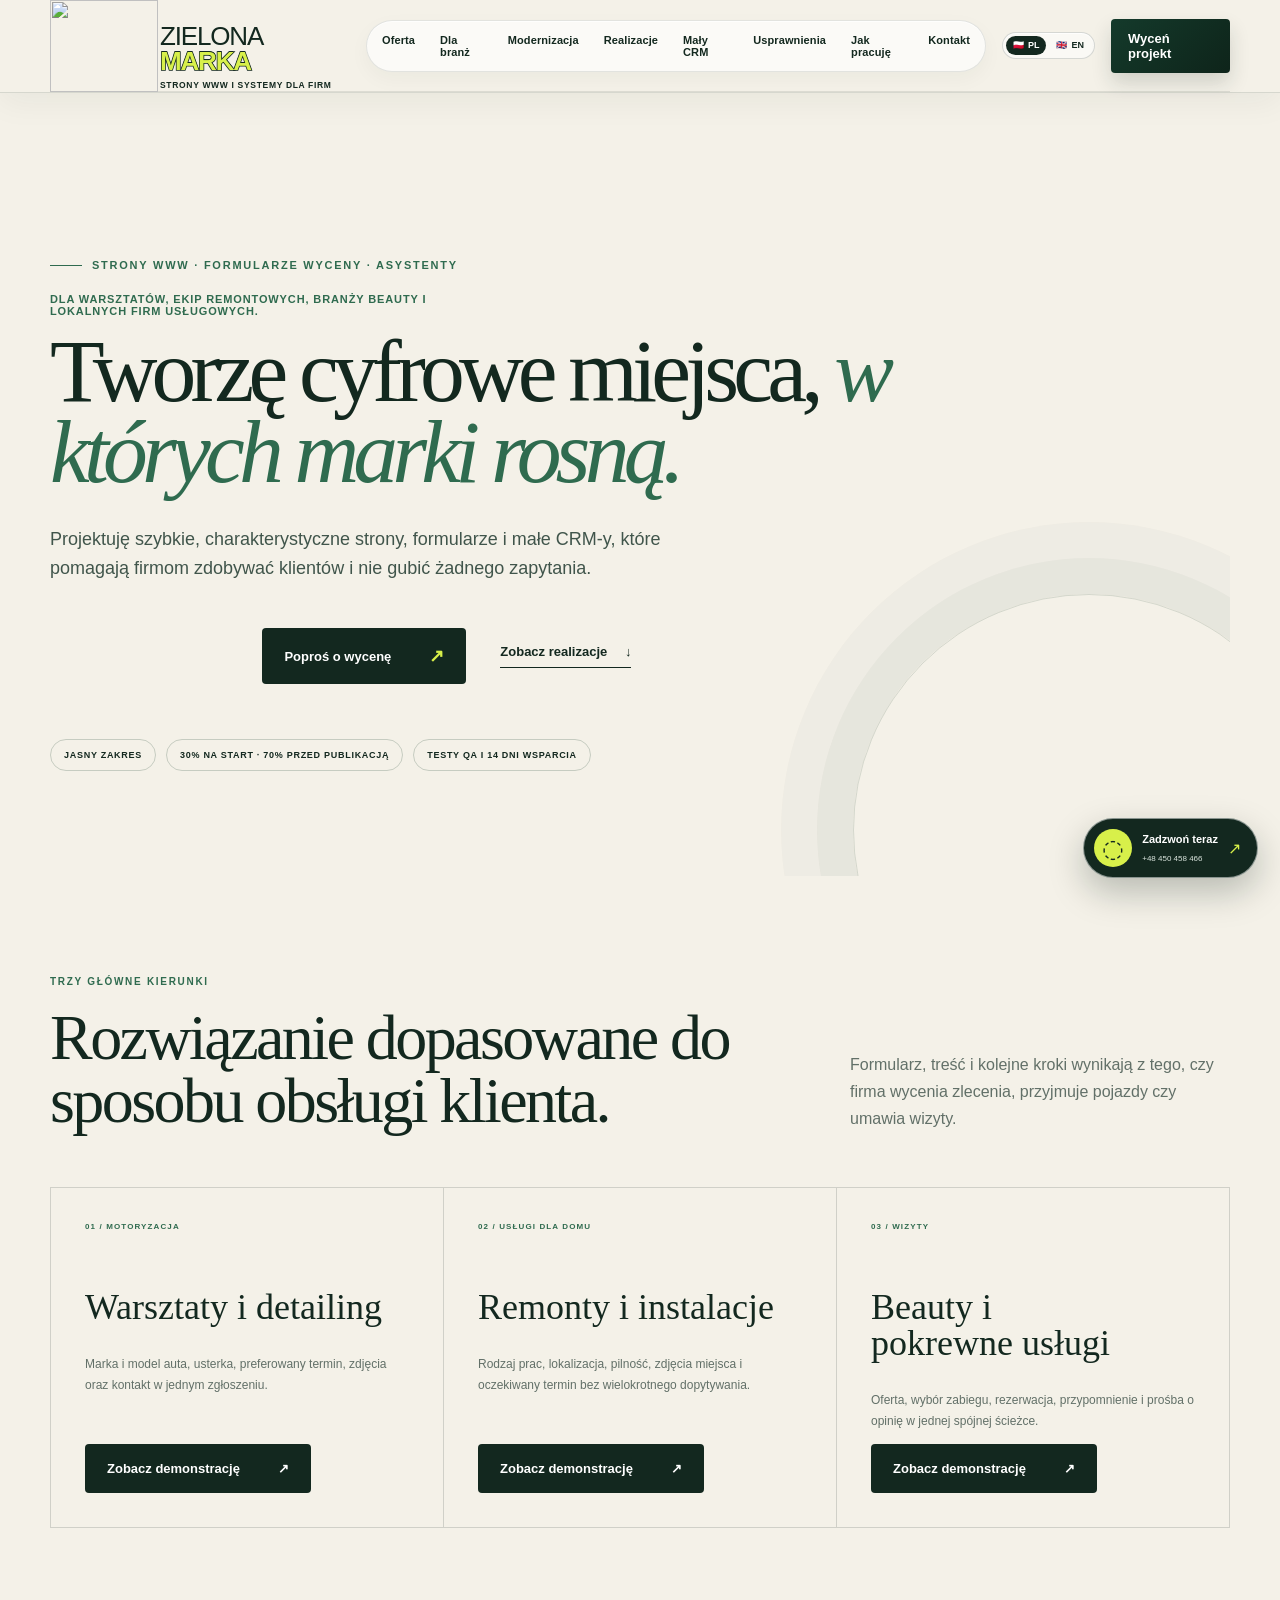
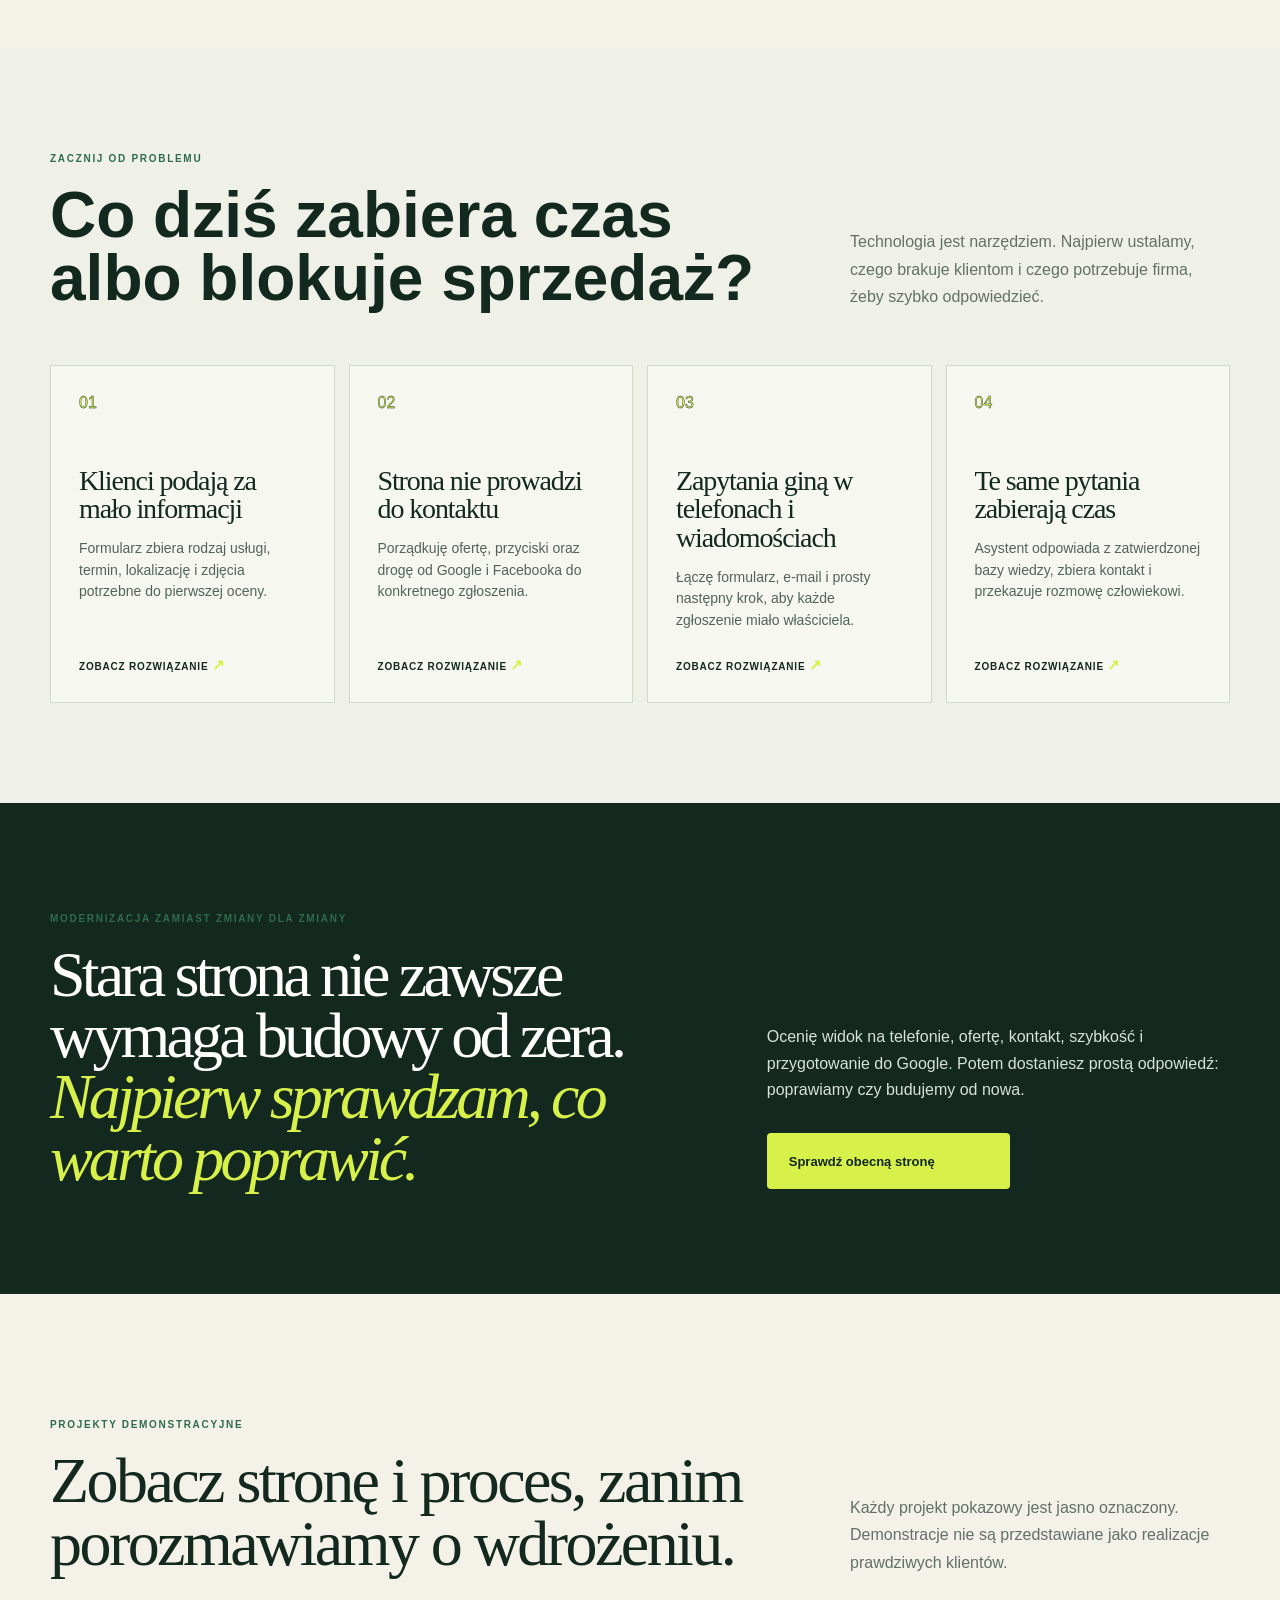
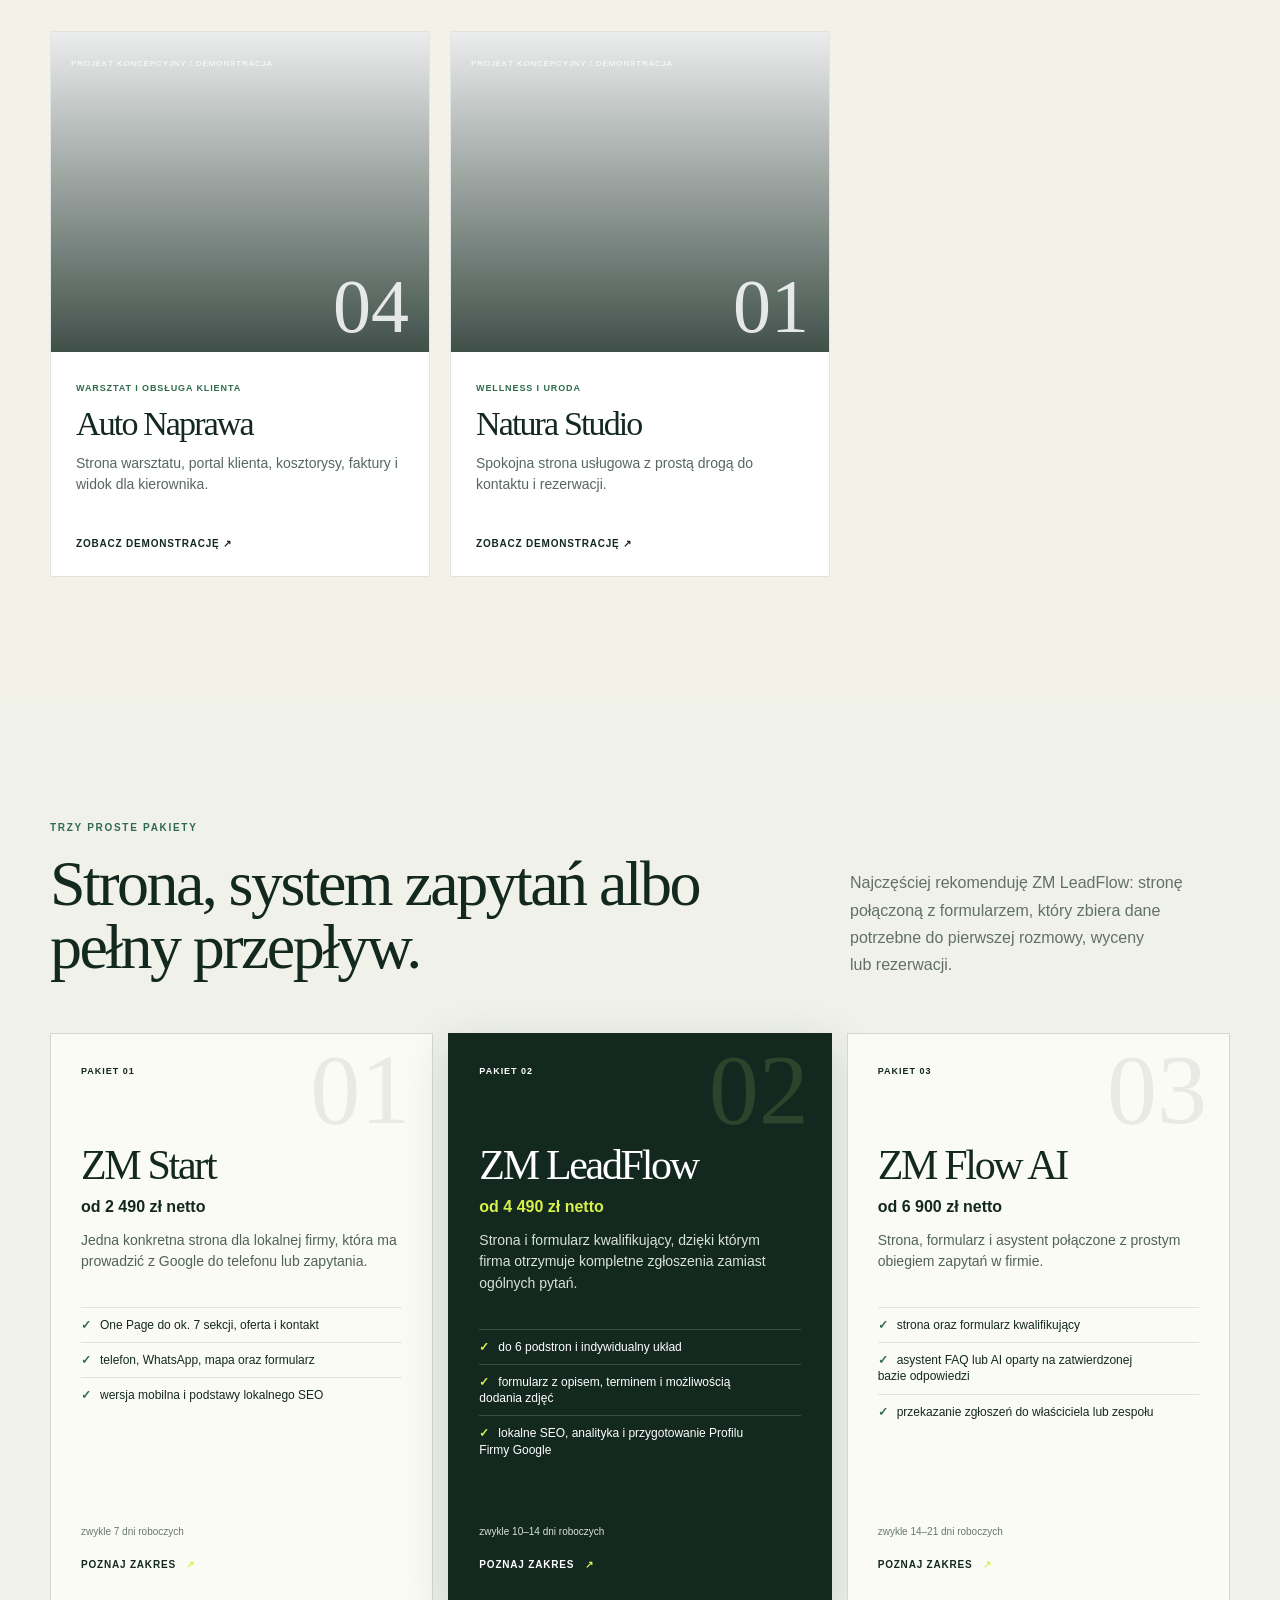
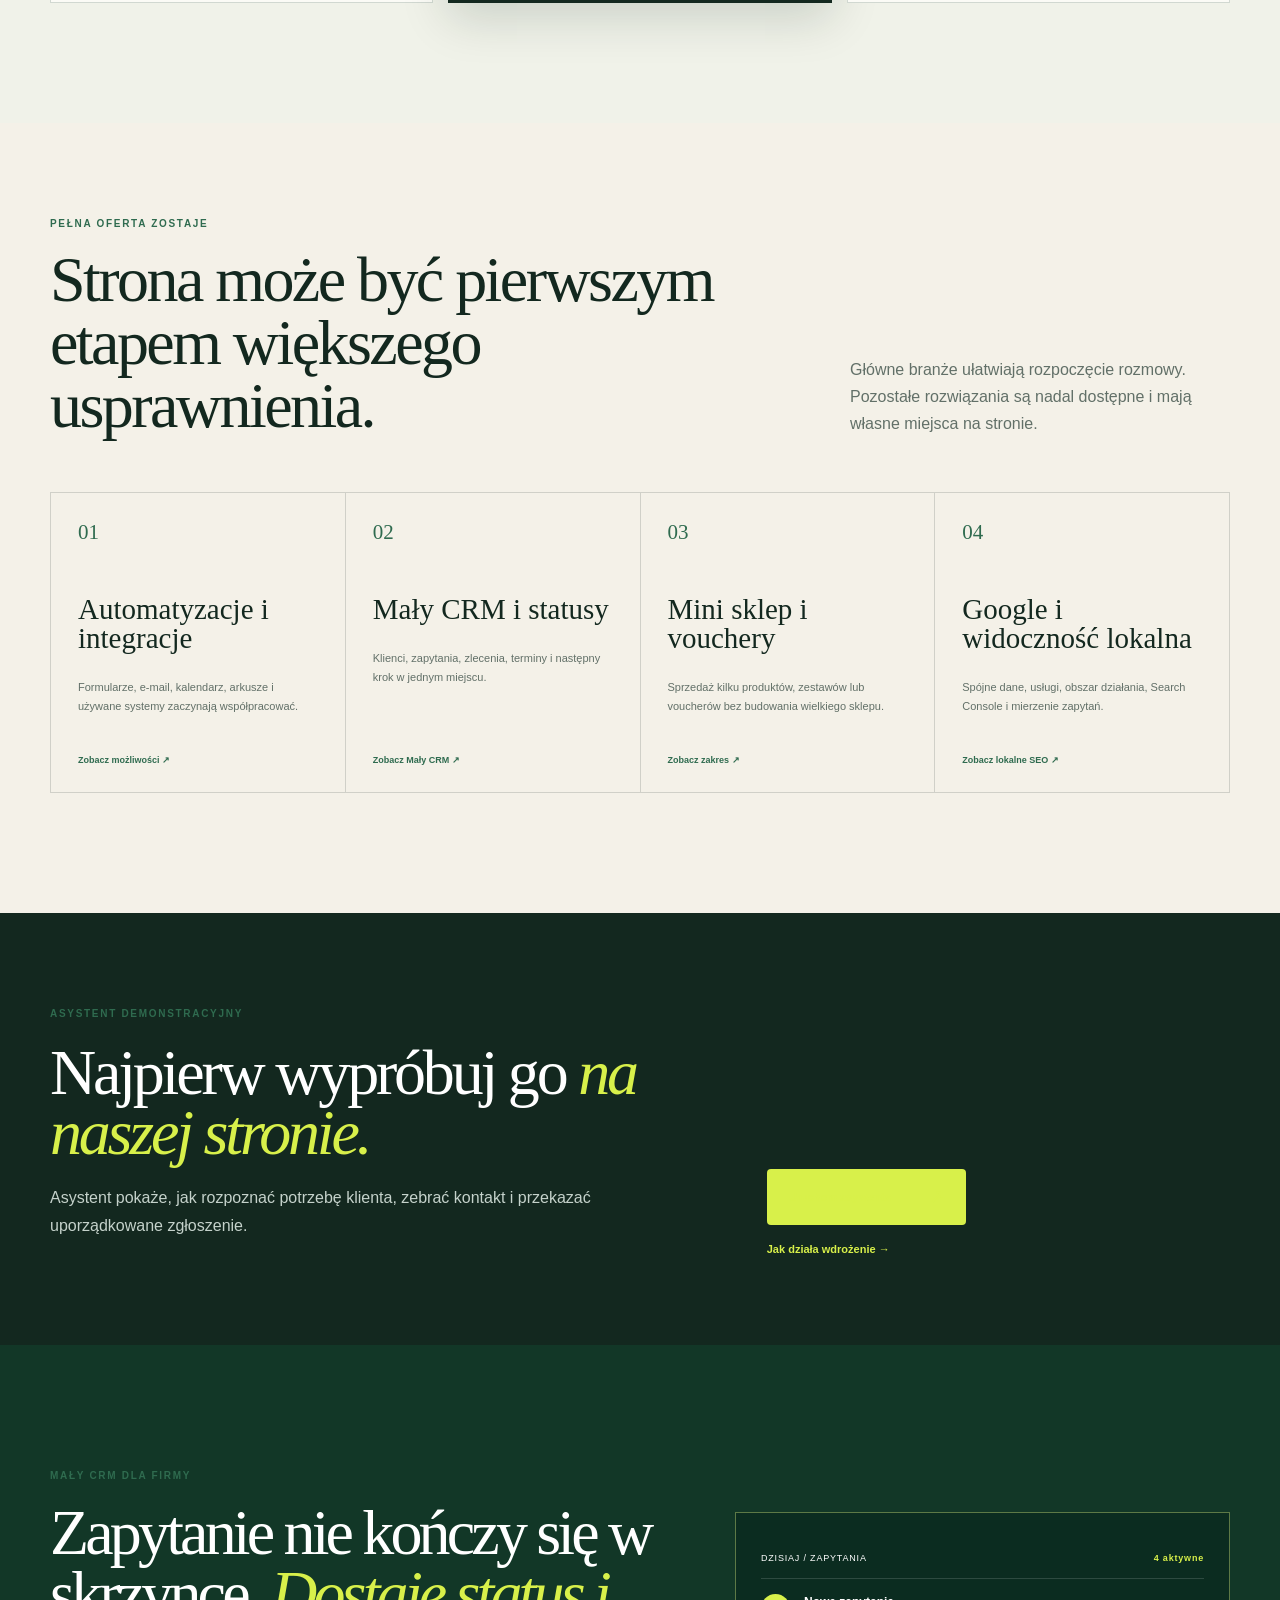
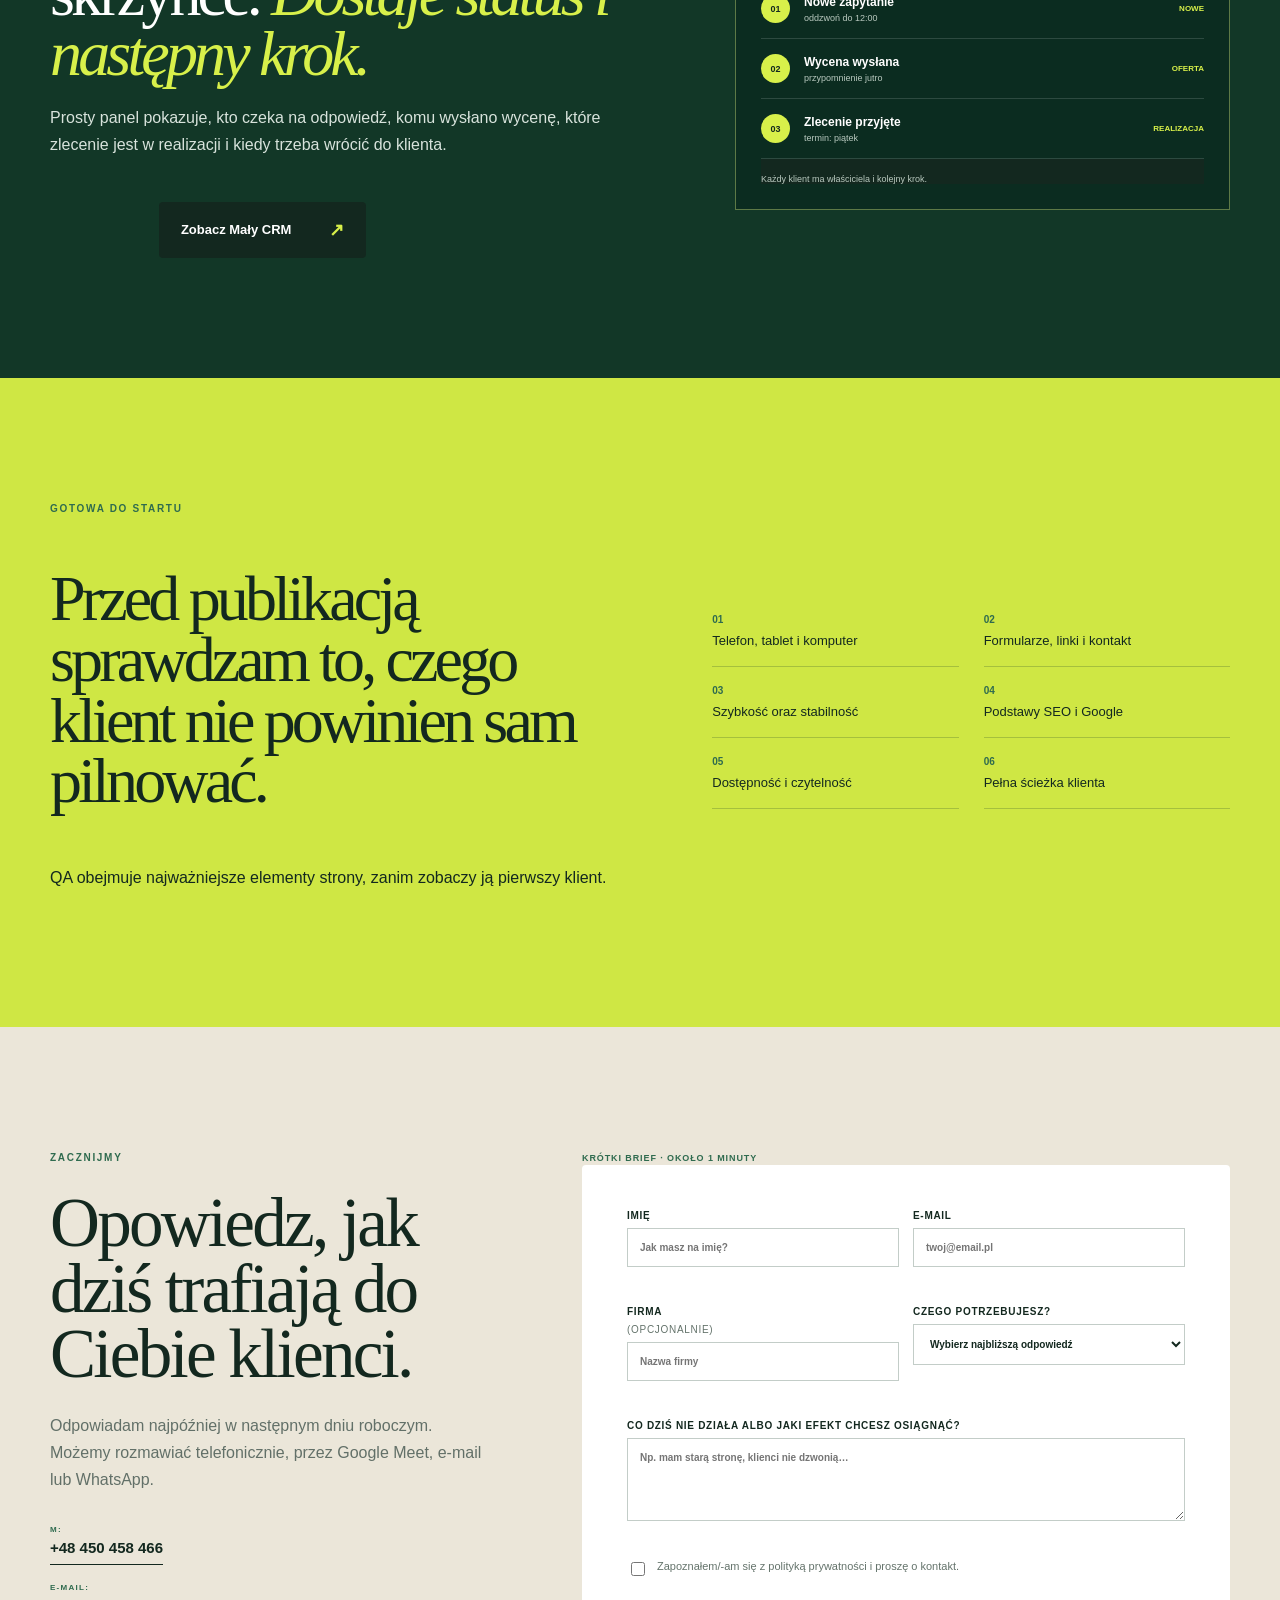
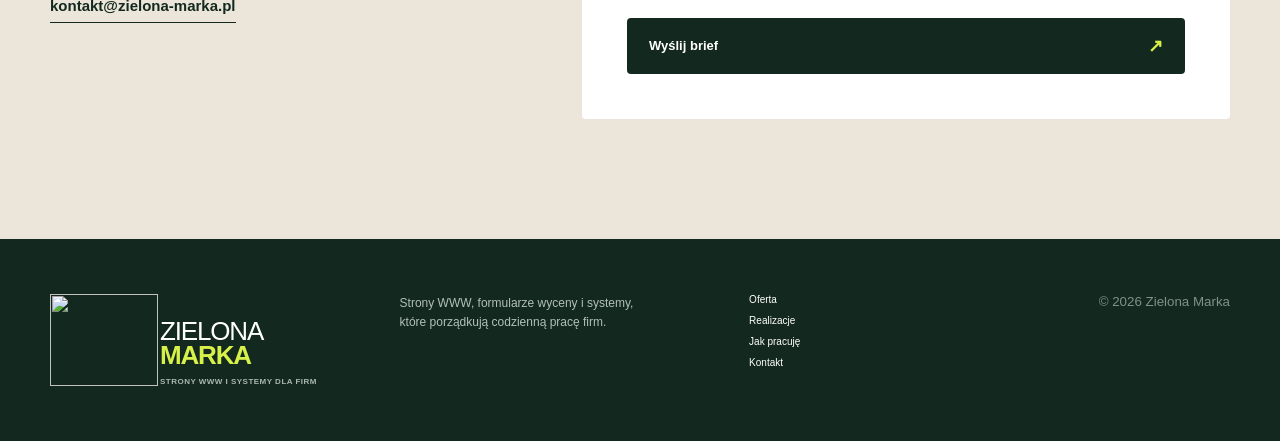
==== index.html @ a29610e6 "Publish current WordPress visual preview on GitHub Pages" ====
<!doctype html>
<html lang="pl">
<head>
<meta charset="utf-8">
<meta name="viewport" content="width=device-width,initial-scale=1">
<title>Zielona Marka — podgląd wersji WordPress</title>
<link rel="stylesheet" href="assets/css/main.css">
</head>
<body>
<header class="site-header">
<nav class="nav shell" aria-label="Główna nawigacja">
<a class="brand" href="#top" aria-label="Zielona Marka">
<span class="brand-signature"><img class="brand-apple" src="https://raw.githubusercontent.com/lukaszst-cz/zielona-marka-pl/main/public/logo-zielona-marka-transparent-v1.png" alt=""><span class="brand-wordmark"><b>ZIELONA</b><b>MARKA</b><small>STRONY WWW I SYSTEMY DLA FIRM</small></span></span>
</a>
<div class="nav-links"><a href="#oferta">Oferta</a><a href="#dla-kogo">Dla branż</a><a href="#modernizacja">Modernizacja</a><a href="#realizacje">Realizacje</a><a href="#crm">Mały CRM</a><a href="#usprawnienia">Usprawnienia</a><a href="#jak-pracuje">Jak pracuję</a><a href="#kontakt">Kontakt</a></div>
<div class="language-switch"><a class="active" href="#">🇵🇱 <span>PL</span></a><a href="#">🇬🇧 <span>EN</span></a></div>
<a class="button button-small" href="#kontakt">Wyceń projekt</a>
<details class="mobile-menu"><summary>Menu <span>+</span></summary><div><a href="#oferta">Oferta</a><a href="#dla-kogo">Dla branż</a><a href="#modernizacja">Modernizacja</a><a href="#realizacje">Realizacje</a><a href="#crm">Mały CRM</a><a href="#usprawnienia">Usprawnienia</a><a href="#jak-pracuje">Jak pracuję</a><a href="#kontakt">Kontakt i wycena</a></div></details>
</nav>
</header>

<main id="top">
<section class="sales-hero shell">
<div class="eyebrow"><span></span>STRONY WWW · FORMULARZE WYCENY · ASYSTENTY</div>
<p class="sales-hero-kicker">Dla warsztatów, ekip remontowych, branży beauty i lokalnych firm usługowych.</p>
<h1>Tworzę cyfrowe miejsca, <em>w których marki rosną.</em></h1>
<p class="sales-hero-copy">Projektuję szybkie, charakterystyczne strony, formularze i małe CRM-y, które pomagają firmom zdobywać klientów i nie gubić żadnego zapytania.</p>
<div class="hero-actions"><a class="button" href="#kontakt">Poproś o wycenę <span>↗</span></a><a class="text-link" href="#realizacje">Zobacz realizacje <span>↓</span></a></div>
<div class="sales-hero-proof"><span>Jasny zakres</span><span>30% na start · 70% przed publikacją</span><span>Testy QA i 14 dni wsparcia</span></div>
</section>

<section class="section shell niche-section" id="dla-kogo">
<div class="section-head"><div><span class="section-no">TRZY GŁÓWNE KIERUNKI</span><h2>Rozwiązanie dopasowane do sposobu obsługi klienta.</h2></div><p>Formularz, treść i kolejne kroki wynikają z tego, czy firma wycenia zlecenia, przyjmuje pojazdy czy umawia wizyty.</p></div>
<div class="niche-grid niche-grid-three">
<article><span>01 / MOTORYZACJA</span><h3>Warsztaty i detailing</h3><p>Marka i model auta, usterka, preferowany termin, zdjęcia oraz kontakt w jednym zgłoszeniu.</p><a class="button" href="#">Zobacz demonstrację <b>↗</b></a></article>
<article><span>02 / USŁUGI DLA DOMU</span><h3>Remonty i instalacje</h3><p>Rodzaj prac, lokalizacja, pilność, zdjęcia miejsca i oczekiwany termin bez wielokrotnego dopytywania.</p><a class="button" href="#">Zobacz demonstrację <b>↗</b></a></article>
<article><span>03 / WIZYTY</span><h3>Beauty i pokrewne usługi</h3><p>Oferta, wybór zabiegu, rezerwacja, przypomnienie i prośba o opinię w jednej spójnej ścieżce.</p><a class="button" href="#">Zobacz demonstrację <b>↗</b></a></article>
</div>
</section>

<section class="problem-section"><div class="shell">
<div class="section-head"><div><span class="section-no">ZACZNIJ OD PROBLEMU</span><h2>Co dziś zabiera czas albo blokuje sprzedaż?</h2></div><p>Technologia jest narzędziem. Najpierw ustalamy, czego brakuje klientom i czego potrzebuje firma, żeby szybko odpowiedzieć.</p></div>
<div class="problem-grid">
<article><span>01</span><h3>Klienci podają za mało informacji</h3><p>Formularz zbiera rodzaj usługi, termin, lokalizację i zdjęcia potrzebne do pierwszej oceny.</p><a href="#">Zobacz rozwiązanie <b>↗</b></a></article>
<article><span>02</span><h3>Strona nie prowadzi do kontaktu</h3><p>Porządkuję ofertę, przyciski oraz drogę od Google i Facebooka do konkretnego zgłoszenia.</p><a href="#">Zobacz rozwiązanie <b>↗</b></a></article>
<article><span>03</span><h3>Zapytania giną w telefonach i wiadomościach</h3><p>Łączę formularz, e-mail i prosty następny krok, aby każde zgłoszenie miało właściciela.</p><a href="#">Zobacz rozwiązanie <b>↗</b></a></article>
<article><span>04</span><h3>Te same pytania zabierają czas</h3><p>Asystent odpowiada z zatwierdzonej bazy wiedzy, zbiera kontakt i przekazuje rozmowę człowiekowi.</p><a href="#">Zobacz rozwiązanie <b>↗</b></a></article>
</div>
</div></section>

<section class="rebuild-banner dark-section" id="modernizacja"><div class="shell rebuild-grid">
<div><span class="section-no">MODERNIZACJA ZAMIAST ZMIANY DLA ZMIANY</span><h2>Stara strona nie zawsze wymaga budowy od zera. <em>Najpierw sprawdzam, co warto poprawić.</em></h2></div>
<div><p>Ocenię widok na telefonie, ofertę, kontakt, szybkość i przygotowanie do Google. Potem dostaniesz prostą odpowiedź: poprawiamy czy budujemy od nowa.</p><a class="button button-light" href="#kontakt">Sprawdź obecną stronę <span>↗</span></a></div>
</div></section>

<section class="section shell" id="realizacje">
<div class="section-head"><div><span class="section-no">PROJEKTY DEMONSTRACYJNE</span><h2>Zobacz stronę i proces, zanim porozmawiamy o wdrożeniu.</h2></div><p>Każdy projekt pokazowy jest jasno oznaczony. Demonstracje nie są przedstawiane jako realizacje prawdziwych klientów.</p></div>
<div class="project-preview-grid">
<article class="project-preview"><div class="project-preview-image" style="background-image:linear-gradient(180deg,rgba(10,31,22,.08),rgba(10,31,22,.78)),url('https://lukaszst-cz.github.io/operations-office-portfolio/auto-naprawa-preview/assets/workshop-hero.png')"><span>Projekt koncepcyjny / demonstracja</span><b>04</b></div><div><small>Warsztat i obsługa klienta</small><h3>Auto Naprawa</h3><p>Strona warsztatu, portal klienta, kosztorysy, faktury i widok dla kierownika.</p><a href="#">Zobacz demonstrację <b>↗</b></a></div></article>
<article class="project-preview"><div class="project-preview-image" style="background-image:linear-gradient(180deg,rgba(10,31,22,.08),rgba(10,31,22,.78)),url('https://raw.githubusercontent.com/lukaszst-cz/zielona-marka-pl/main/public/concept-natura.jpg')"><span>Projekt koncepcyjny / demonstracja</span><b>01</b></div><div><small>Wellness i uroda</small><h3>Natura Studio</h3><p>Spokojna strona usługowa z prostą drogą do kontaktu i rezerwacji.</p><a href="#">Zobacz demonstrację <b>↗</b></a></div></article>
</div>
</section>

<section class="section offer-teaser" id="oferta"><div class="shell">
<div class="section-head"><div><span class="section-no">TRZY PROSTE PAKIETY</span><h2>Strona, system zapytań albo pełny przepływ.</h2></div><p>Najczęściej rekomenduję ZM LeadFlow: stronę połączoną z formularzem, który zbiera dane potrzebne do pierwszej rozmowy, wyceny lub rezerwacji.</p></div>
<div class="core-package-grid">
<article><span>PAKIET 01</span><div class="package-number">01</div><h3>ZM Start</h3><b>od 2 490 zł netto</b><p>Jedna konkretna strona dla lokalnej firmy, która ma prowadzić z Google do telefonu lub zapytania.</p><ul><li>One Page do ok. 7 sekcji, oferta i kontakt</li><li>telefon, WhatsApp, mapa oraz formularz</li><li>wersja mobilna i podstawy lokalnego SEO</li></ul><small>zwykle 7 dni roboczych</small><a href="#">Poznaj zakres <i>↗</i></a></article>
<article class="featured"><span>PAKIET 02</span><div class="package-number">02</div><h3>ZM LeadFlow</h3><b>od 4 490 zł netto</b><p>Strona i formularz kwalifikujący, dzięki którym firma otrzymuje kompletne zgłoszenia zamiast ogólnych pytań.</p><ul><li>do 6 podstron i indywidualny układ</li><li>formularz z opisem, terminem i możliwością dodania zdjęć</li><li>lokalne SEO, analityka i przygotowanie Profilu Firmy Google</li></ul><small>zwykle 10–14 dni roboczych</small><a href="#">Poznaj zakres <i>↗</i></a></article>
<article><span>PAKIET 03</span><div class="package-number">03</div><h3>ZM Flow AI</h3><b>od 6 900 zł netto</b><p>Strona, formularz i asystent połączone z prostym obiegiem zapytań w firmie.</p><ul><li>strona oraz formularz kwalifikujący</li><li>asystent FAQ lub AI oparty na zatwierdzonej bazie odpowiedzi</li><li>przekazanie zgłoszeń do właściciela lub zespołu</li></ul><small>zwykle 14–21 dni roboczych</small><a href="#">Poznaj zakres <i>↗</i></a></article>
</div>
</div></section>

<section class="section shell more-services" id="usprawnienia">
<div class="section-head"><div><span class="section-no">PEŁNA OFERTA ZOSTAJE</span><h2>Strona może być pierwszym etapem większego usprawnienia.</h2></div><p>Główne branże ułatwiają rozpoczęcie rozmowy. Pozostałe rozwiązania są nadal dostępne i mają własne miejsca na stronie.</p></div>
<div class="more-services-grid"><a href="#"><span>01</span><h3>Automatyzacje i integracje</h3><p>Formularze, e-mail, kalendarz, arkusze i używane systemy zaczynają współpracować.</p><b>Zobacz możliwości ↗</b></a><a href="#"><span>02</span><h3>Mały CRM i statusy</h3><p>Klienci, zapytania, zlecenia, terminy i następny krok w jednym miejscu.</p><b>Zobacz Mały CRM ↗</b></a><a href="#"><span>03</span><h3>Mini sklep i vouchery</h3><p>Sprzedaż kilku produktów, zestawów lub voucherów bez budowania wielkiego sklepu.</p><b>Zobacz zakres ↗</b></a><a href="#"><span>04</span><h3>Google i widoczność lokalna</h3><p>Spójne dane, usługi, obszar działania, Search Console i mierzenie zapytań.</p><b>Zobacz lokalne SEO ↗</b></a></div>
</section>

<section class="asystent-band dark-section"><div class="shell asystent-band-grid"><div><span class="section-no">ASYSTENT DEMONSTRACYJNY</span><h2>Najpierw wypróbuj go <em>na naszej stronie.</em></h2><p>Asystent pokaże, jak rozpoznać potrzebę klienta, zebrać kontakt i przekazać uporządkowane zgłoszenie.</p></div><div><a class="button button-light" href="#">Uruchom asystenta <span>↗</span></a><a href="#">Jak działa wdrożenie <span>→</span></a></div></div></section>

<section class="section crm-home" id="crm"><div class="shell crm-home-grid"><div><span class="section-no">MAŁY CRM DLA FIRMY</span><h2>Zapytanie nie kończy się w skrzynce. <em>Dostaje status i następny krok.</em></h2><p>Prosty panel pokazuje, kto czeka na odpowiedź, komu wysłano wycenę, które zlecenie jest w realizacji i kiedy trzeba wrócić do klienta.</p><div class="hero-actions"><a class="button" href="#">Zobacz Mały CRM <span>↗</span></a></div></div><div class="crm-home-board"><header><span>DZISIAJ / ZAPYTANIA</span><b>4 aktywne</b></header><article><i>01</i><div><b>Nowe zapytanie</b><small>oddzwoń do 12:00</small></div><span>NOWE</span></article><article><i>02</i><div><b>Wycena wysłana</b><small>przypomnienie jutro</small></div><span>OFERTA</span></article><article><i>03</i><div><b>Zlecenie przyjęte</b><small>termin: piątek</small></div><span>REALIZACJA</span></article><footer>Każdy klient ma właściciela i kolejny krok.</footer></div></div></section>

<section class="section quality-section" id="jak-pracuje"><div class="shell quality-grid"><div><span class="section-no">GOTOWA DO STARTU</span><h2>Przed publikacją sprawdzam to, czego klient nie powinien sam pilnować.</h2><p>QA obejmuje najważniejsze elementy strony, zanim zobaczy ją pierwszy klient.</p></div><ul><li><b>01</b>Telefon, tablet i komputer</li><li><b>02</b>Formularze, linki i kontakt</li><li><b>03</b>Szybkość oraz stabilność</li><li><b>04</b>Podstawy SEO i Google</li><li><b>05</b>Dostępność i czytelność</li><li><b>06</b>Pełna ścieżka klienta</li></ul></div></section>

<section class="section contact-section" id="kontakt"><div class="shell contact-grid"><div><span class="section-no">ZACZNIJMY</span><h2>Opowiedz, jak dziś trafiają do Ciebie klienci.</h2><p>Odpowiadam najpóźniej w następnym dniu roboczym. Możemy rozmawiać telefonicznie, przez Google Meet, e-mail lub WhatsApp.</p><div class="contact-direct"><a href="tel:+48450458466"><small>M:</small><strong>+48 450 458 466</strong></a><a href="mailto:kontakt@zielona-marka.pl"><small>E-mail:</small><strong>kontakt@zielona-marka.pl</strong></a></div></div><div><span class="contact-form-kicker">KRÓTKI BRIEF · OKOŁO 1 MINUTY</span><form class="contact-form"><label>Imię<input placeholder="Jak masz na imię?"></label><label>E-mail<input type="email" placeholder="twoj@email.pl"></label><label>Firma <span>(opcjonalnie)</span><input placeholder="Nazwa firmy"></label><label>Czego potrzebujesz?<select><option>Wybierz najbliższą odpowiedź</option><option>Nowa strona dla firmy usługowej</option><option>Modernizacja obecnej strony</option><option>Mały CRM do klientów i zleceń</option></select></label><label class="form-wide">Co dziś nie działa albo jaki efekt chcesz osiągnąć?<textarea rows="5" placeholder="Np. mam starą stronę, klienci nie dzwonią…"></textarea></label><label class="form-consent form-wide"><input type="checkbox"> <span>Zapoznałem/-am się z polityką prywatności i proszę o kontakt.</span></label><button class="button form-wide" type="button">Wyślij brief <span>↗</span></button></form></div></div></section>
</main>

<footer class="site-footer"><div class="shell footer-grid"><a class="brand" href="#top"><span class="brand-signature"><img class="brand-apple" src="https://raw.githubusercontent.com/lukaszst-cz/zielona-marka-pl/main/public/logo-zielona-marka-transparent-v1.png" alt=""><span class="brand-wordmark"><b>ZIELONA</b><b>MARKA</b><small>STRONY WWW I SYSTEMY DLA FIRM</small></span></span></a><p>Strony WWW, formularze wyceny i systemy, które porządkują codzienną pracę firm.</p><div><a href="#oferta">Oferta</a><a href="#realizacje">Realizacje</a><a href="#jak-pracuje">Jak pracuję</a><a href="#kontakt">Kontakt</a></div><small>© 2026 Zielona Marka</small></div></footer>
<a class="whatsapp-float" href="tel:+48450458466"><span>◌</span><b>Zadzwoń teraz</b><small>+48 450 458 466</small><i>↗</i></a>
<script src="assets/js/main.js"></script>
</body></html>
---- assets/css/main.css ----
@import "tailwindcss";

.form-honeypot{position:absolute!important;left:-10000px!important;width:1px!important;height:1px!important;opacity:0!important;pointer-events:none!important}

.studio-account button{border:0;background:none;color:var(--lime);font-size:10px;margin-top:5px;padding:0;cursor:pointer}.studio-login-form{display:grid;grid-template-columns:1fr 1fr;gap:14px;margin:28px 0}.studio-login-form label{display:flex;flex-direction:column;gap:7px;font-size:10px;font-weight:800;text-transform:uppercase;letter-spacing:.07em}.studio-login-form input{border:1px solid var(--line);background:white;padding:13px;border-radius:5px;font-size:13px}.studio-login-form .button{grid-column:1/-1;border:0;justify-self:start;margin:4px 0 0;cursor:pointer}@media(max-width:600px){.studio-login-form{grid-template-columns:1fr}.studio-login-form .button{grid-column:1}.studio-denied h1{font-size:42px}}

:root { --ink:#13281f; --green:#2f6b4f; --lime:#d8f04a; --cream:#f4f1e8; --line:rgba(19,40,31,.16); }
.not-found{min-height:62vh;padding:130px 0 100px}.not-found h1{max-width:800px;font:400 clamp(46px,7vw,86px)/.95 Georgia,serif;letter-spacing:-.05em;margin:24px 0}.not-found p{max-width:570px;font-size:17px;line-height:1.65;color:#627068}.not-found>div{display:flex;gap:25px;align-items:center;margin-top:35px}
.topic-nav{position:sticky;top:0;z-index:45;background:rgba(244,241,232,.94);border-bottom:1px solid var(--line);backdrop-filter:blur(12px)}.topic-nav>.shell{min-height:46px;display:flex;align-items:center;justify-content:center;gap:5px}.topic-nav a{padding:11px 13px;font-size:9px;font-weight:800;letter-spacing:.035em;white-space:nowrap;border-radius:3px}.topic-nav a:hover,.topic-nav a:focus-visible{background:var(--ink);color:white}.topic-nav a:focus-visible{outline:2px solid var(--lime);outline-offset:-3px}#oferta,#kalkulator,#proces,#technologie,#automatyzacje,#strefa-klienta,#realizacje,#kontakt{scroll-margin-top:60px}@media(max-width:820px){.topic-nav>.shell{justify-content:flex-start;overflow-x:auto;width:100%;padding:0 14px;scrollbar-width:none}.topic-nav>.shell::-webkit-scrollbar{display:none}.topic-nav a{padding-inline:12px}}
*{box-sizing:border-box} html{scroll-behavior:smooth} body{margin:0;background:var(--cream);color:var(--ink);font-family:Arial,Helvetica,sans-serif} a{color:inherit;text-decoration:none}.shell{width:min(1180px,calc(100% - 48px));margin-inline:auto}.nav{height:88px;display:flex;align-items:center;justify-content:space-between;border-bottom:1px solid var(--line)}.brand{display:flex;align-items:center;gap:12px;font-size:14px;font-weight:800;letter-spacing:.12em}.brand-mark{display:grid;place-items:center;width:34px;height:34px;border-radius:50%;background:var(--ink);color:var(--lime);font-family:Georgia,serif;font-style:italic;font-size:20px}.nav-links{display:flex;gap:34px;font-size:13px}.nav-links a:hover{color:var(--green)}.button{display:inline-flex;align-items:center;justify-content:space-between;gap:38px;background:var(--ink);color:white;padding:17px 22px;border-radius:4px;font-size:13px;font-weight:700}.button span{color:var(--lime);font-size:18px}.button-small{padding:12px 17px;gap:14px}.hero{min-height:calc(100vh - 88px);padding:92px 0 78px;position:relative;overflow:hidden}.eyebrow{display:flex;align-items:center;gap:10px;font-size:11px;font-weight:800;letter-spacing:.16em;color:var(--green)}.eyebrow span{width:32px;height:1px;background:var(--green)}.hero h1{font-family:Georgia,'Times New Roman',serif;font-size:clamp(56px,7.5vw,110px);font-weight:400;line-height:.9;letter-spacing:-.055em;max-width:950px;margin:34px 0}.hero h1 em{display:block;color:var(--green);font-weight:400}.hero>p{max-width:560px;font-size:18px;line-height:1.65;color:#536159;margin-left:18%}.hero-actions{display:flex;align-items:center;gap:34px;margin:44px 0 0 18%}.text-link{font-size:13px;font-weight:700;border-bottom:1px solid var(--ink);padding-bottom:8px}.text-link span{margin-left:14px}.hero-orbit{position:absolute;right:2%;bottom:3%;width:210px;height:210px;border:1px solid var(--line);border-radius:50%;display:grid;place-items:center}.hero-orbit:before{content:'';position:absolute;width:150px;height:150px;border:1px solid var(--line);border-radius:50%}.hero-orbit i{width:72px;height:72px;border-radius:50%;background:var(--lime)}.hero-orbit b{position:absolute;top:18px;right:34px;font-family:Georgia,serif;font-size:28px;font-weight:400}.hero-orbit span{position:absolute;left:-8px;bottom:16px;font-size:9px;font-weight:800;letter-spacing:.14em;line-height:1.7}
@media(max-width:760px){.shell{width:min(100% - 28px,1180px)}.nav{height:72px}.nav-links{display:none}.button-small{display:none}.hero{padding-top:62px}.hero h1{font-size:clamp(48px,15vw,74px);line-height:.94}.hero>p,.hero-actions{margin-left:0}.hero-actions{align-items:flex-start;flex-direction:column}.hero-orbit{opacity:.45;right:-100px;bottom:10px}}

button,input,select,textarea{font:inherit}.section{padding:120px 0}.section-no{font-size:10px;font-weight:800;letter-spacing:.17em;color:var(--green)}.section h2,.statement h2,.contact-section h2,.calculator-grid h2,.studio-page h2,.legal h1{font-family:Georgia,'Times New Roman',serif;font-weight:400;letter-spacing:-.04em}.section-head{display:grid;grid-template-columns:1fr 380px;gap:70px;align-items:end;margin-bottom:55px}.section-head h2{font-size:clamp(45px,5vw,72px);margin:18px 0 0;line-height:.98}.section-head>p{color:#627068;line-height:1.7;margin:0}.dark-section{background:var(--ink);color:white}.statement{padding:120px 0}.statement-grid{display:grid;grid-template-columns:150px 1fr}.statement .section-no{color:var(--lime)}.statement h2{font-size:clamp(45px,5.8vw,78px);line-height:1.04;margin:0}.statement h2 em{color:#91a69c;font-weight:400}.stats{grid-column:2;display:grid;grid-template-columns:repeat(3,1fr);border-top:1px solid rgba(255,255,255,.2);margin-top:70px;padding-top:30px}.stats div{display:flex;flex-direction:column}.stats b{font-family:Georgia,serif;font-size:42px;font-weight:400;color:var(--lime)}.stats span{font-size:11px;color:#b9c5bf;margin-top:7px}.projects{display:grid;grid-template-columns:1fr 1fr;gap:30px}.project{padding:25px;background:#dbe7dd}.project:nth-child(3){grid-column:1/-1}.project-top{display:flex;justify-content:space-between;font-size:10px;text-transform:uppercase;letter-spacing:.1em;margin-bottom:24px}.project-top b{font-family:Georgia,serif;font-size:24px;font-weight:400}.browser-mock{background:white;border-radius:4px;box-shadow:0 18px 35px rgba(14,35,26,.12);overflow:hidden}.browser-bar{display:flex;gap:5px;padding:10px;border-bottom:1px solid #e4e4e4}.browser-bar i{width:6px;height:6px;background:#b2bab5;border-radius:50%}.mock-body{height:300px;padding:45px;display:flex;flex-direction:column;justify-content:center;position:relative;background:linear-gradient(135deg,#f8f4e9,#fff)}.mock-body small{text-transform:uppercase;letter-spacing:.18em;color:var(--green);font-size:9px}.mock-body strong{font-family:Georgia,serif;font-size:50px;font-weight:400;margin:10px 0}.mock-body>span{font-size:12px;line-height:1.5;color:#68746d}.mock-body button{position:absolute;right:35px;bottom:35px;width:48px;height:48px;border:0;border-radius:50%;background:var(--ink);color:var(--lime);font-size:20px}.project-b{background:#e6ddcf}.project-b .mock-body{background:linear-gradient(130deg,#ece4d4,#fff)}.project-c{background:#d6e1e8}.project-c .mock-body{height:380px;background:linear-gradient(130deg,#edf4f6,#fff)}.project-caption{display:flex;justify-content:space-between;align-items:center;margin-top:22px}.project-caption h3{font-family:Georgia,serif;font-size:26px;font-weight:400;margin:0}.project-caption span{font-size:11px}.offer-section{background:#e8eadf}.service-list{border-top:1px solid var(--line)}.service-list article{display:grid;grid-template-columns:60px 1fr 1.3fr 180px;gap:30px;align-items:center;padding:30px 0;border-bottom:1px solid var(--line)}.service-list article>span{font-size:10px}.service-list h3{font-family:Georgia,serif;font-size:28px;font-weight:400;margin:0}.service-list p{font-size:13px;line-height:1.6;color:#627068}.service-list b{text-align:right;font-size:14px}.calculator-section{background:var(--green);color:white}.calculator-grid{display:grid;grid-template-columns:1fr 1fr;gap:100px}.calculator-grid h2{font-size:clamp(48px,5vw,72px);line-height:1;margin:25px 0}.calculator-grid>div:first-child>p{max-width:480px;color:#d3ddd7;line-height:1.7}.calculator-section .section-no{color:var(--lime)}.calculator-card{padding:40px;background:var(--cream);color:var(--ink);border-radius:5px}.calculator-card>label:not(.check){display:flex;flex-direction:column;gap:10px;margin-bottom:25px;font-size:11px;font-weight:700;text-transform:uppercase;letter-spacing:.08em}.calculator-card select,.contact-section input,.contact-section select,.contact-section textarea,.add-lead input,.lead-list select{border:0;border-bottom:1px solid var(--line);background:transparent;padding:12px 0;outline:none}.calculator-card input[type=range]{accent-color:var(--green)}.check{display:flex;align-items:center;gap:11px;font-size:13px;margin:15px 0}.check input{accent-color:var(--green)}.estimate{border-top:1px solid var(--line);margin-top:28px;padding:25px 0;display:grid;grid-template-columns:1fr auto;align-items:end}.estimate span{font-size:11px}.estimate strong{font-family:Georgia,serif;font-size:32px;font-weight:400}.estimate small{grid-column:2;text-align:right;color:#768179}.calculator-card .button{width:100%}.process{display:grid;grid-template-columns:repeat(5,1fr);border-top:1px solid var(--line)}.process article{padding:30px 25px 10px 0;border-right:1px solid var(--line);min-height:220px}.process article+article{padding-left:25px}.process b{font-family:Georgia,serif;font-size:30px;font-weight:400;color:var(--green)}.process h3{font-family:Georgia,serif;font-size:22px;font-weight:400;margin:55px 0 10px}.process p{font-size:12px;color:#627068;line-height:1.6}.included{background:var(--lime)}.included-grid{display:grid;grid-template-columns:1fr 1fr;gap:100px;margin-top:30px}.included h2{font-size:clamp(48px,5vw,70px);line-height:1;margin:0}.included ul{list-style:none;margin:0;padding:0}.included li{border-bottom:1px solid rgba(19,40,31,.25);padding:18px 0;font-size:14px}.included li:before{content:'✓';margin-right:13px}.contact-section{background:#ebe6d9}.contact-grid{display:grid;grid-template-columns:.8fr 1.2fr;gap:100px}.contact-section h2{font-size:clamp(52px,5.4vw,80px);line-height:.95;margin:25px 0}.contact-section>div>div>p{line-height:1.7;color:#627068;max-width:440px}.mail{display:inline-block;margin-top:30px;font-weight:700;border-bottom:1px solid var(--ink);padding-bottom:8px}.contact-section form{background:white;padding:45px;border-radius:4px}.form-row{display:grid;grid-template-columns:1fr 1fr;gap:25px}.contact-section label,.add-lead label{display:flex;flex-direction:column;gap:8px;font-size:11px;font-weight:700;margin-bottom:25px}.contact-section input,.contact-section select,.contact-section textarea{width:100%;font-size:14px}.contact-section textarea{resize:vertical}.contact-section .consent{flex-direction:row;font-weight:400;line-height:1.5}.consent a{text-decoration:underline}.contact-section button{border:0;cursor:pointer}footer{background:var(--ink);color:white;padding:55px 0}.footer-grid{display:grid;grid-template-columns:1fr 1fr 1fr auto;gap:50px;align-items:start}.footer-grid p{font-size:12px;color:#b2c0b9;line-height:1.6;max-width:260px;margin:0}.footer-grid>div{display:flex;flex-direction:column;gap:10px;font-size:12px}.footer-grid small{color:#829189}.studio-page{min-height:100vh;background:#e9eadf;padding-bottom:80px}.studio-nav{height:82px;display:flex;justify-content:space-between;align-items:center;border-bottom:1px solid var(--line)}.studio-hero{padding:70px 0 45px;display:grid;grid-template-columns:1fr 1fr;align-items:end}.studio-hero h1{font-family:Georgia,serif;font-weight:400;font-size:64px;line-height:.95;letter-spacing:-.04em;margin:25px 0 0}.studio-hero h1 em{color:var(--green);font-weight:400}.studio-stats{display:grid;grid-template-columns:repeat(3,1fr);border-top:1px solid var(--line)}.studio-stats article{padding:22px 14px;border-right:1px solid var(--line);display:flex;flex-direction:column;gap:10px}.studio-stats span{font-size:9px;text-transform:uppercase;letter-spacing:.08em}.studio-stats b{font-family:Georgia,serif;font-size:24px;font-weight:400}.studio-grid{display:grid;grid-template-columns:1.6fr .8fr;gap:20px}.workspace-card{background:var(--cream);padding:30px;border:1px solid rgba(19,40,31,.08);border-radius:4px}.workspace-card h2{font-size:34px;margin:10px 0 25px}.lead-list article{display:grid;grid-template-columns:1fr 100px 130px 28px;gap:14px;align-items:center;border-top:1px solid var(--line);padding:16px 0}.lead-main{display:flex;align-items:center;gap:12px}.avatar{width:34px;height:34px;border-radius:50%;background:var(--green);color:white;display:grid;place-items:center}.lead-main div{display:flex;flex-direction:column;gap:4px}.lead-main small{font-size:10px;color:#69766f}.lead-list strong{font-size:12px}.lead-list select{font-size:11px;padding:7px}.icon-button{border:0;background:transparent;font-size:22px;color:#69766f;cursor:pointer}.add-lead form{display:flex;flex-direction:column}.add-lead label{margin-bottom:15px}.add-lead button{border:0;cursor:pointer}.tools{grid-column:1}.tool-grid{display:grid;grid-template-columns:1fr 1fr;gap:10px}.tool-grid button,.tool-grid a{background:white;border:1px solid var(--line);padding:20px;text-align:left;display:flex;flex-direction:column;gap:6px;color:var(--ink);cursor:pointer}.tool-grid span{font-size:10px;color:#69766f}.checklist{grid-column:2;grid-row:2}.checklist label{display:flex;gap:10px;padding:10px 0;border-top:1px solid var(--line);font-size:12px}.checklist input{accent-color:var(--green)}.storage-note{font-size:10px;color:#69766f;margin-top:18px}.legal{padding:55px 0 100px}.legal>.brand{margin-bottom:90px}.legal h1{font-size:72px;margin:20px 0}.legal-lead{font-size:18px;color:#69766f;max-width:600px}.legal section{max-width:760px;margin:60px 0}.legal h2{font-family:Georgia,serif;font-weight:400;font-size:28px;margin-top:35px}.legal p{line-height:1.8;color:#4f5e56}.legal .button{display:inline-flex}
@media(max-width:900px){.section{padding:85px 0}.section-head,.calculator-grid,.contact-grid,.studio-hero,.included-grid{grid-template-columns:1fr;gap:35px}.statement-grid{grid-template-columns:1fr}.statement h2,.stats{grid-column:1}.statement .section-no{margin-bottom:30px}.projects{grid-template-columns:1fr}.project:nth-child(3){grid-column:auto}.service-list article{grid-template-columns:40px 1fr}.service-list p{grid-column:2}.service-list b{grid-column:2;text-align:left}.process{grid-template-columns:1fr 1fr}.process article{border-bottom:1px solid var(--line)}.studio-grid{grid-template-columns:1fr}.tools,.checklist{grid-column:1;grid-row:auto}.footer-grid{grid-template-columns:1fr 1fr}.studio-stats{margin-top:15px}}
@media(max-width:600px){.hero h1{font-size:51px}.section-head h2,.statement h2,.calculator-grid h2,.contact-section h2,.included h2{font-size:44px}.stats{grid-template-columns:1fr 1fr;gap:25px}.projects{gap:15px}.project{padding:15px}.mock-body{height:240px;padding:25px}.mock-body strong{font-size:38px}.service-list article{gap:10px}.calculator-card,.contact-section form,.workspace-card{padding:24px}.process{grid-template-columns:1fr}.process article{min-height:auto;padding:24px 0!important;border-right:0}.process h3{margin:20px 0 8px}.form-row{grid-template-columns:1fr;gap:0}.footer-grid{grid-template-columns:1fr}.studio-hero h1,.legal h1{font-size:48px}.studio-stats{grid-template-columns:1fr}.lead-list article{grid-template-columns:1fr 90px}.lead-list select{grid-column:1}.tool-grid{grid-template-columns:1fr}}
.brand-logo{width:52px;height:52px;object-fit:contain;display:block;margin:-7px 0}.brand-mark{display:none}
@media(max-width:600px){.brand-logo{width:46px;height:46px;margin:-5px 0}}
@media print{.studio-nav,.add-lead,.tools,.storage-note{display:none}.studio-page{background:white}.workspace-card{break-inside:avoid}}

/* Tekst na podglądach portfolio pozostaje czytelny niezależnie od zdjęcia. */
.project .mock-body{isolation:isolate}.project .mock-body>*{position:relative;z-index:1}.project .mock-body small{color:var(--lime);font-weight:800;text-shadow:0 1px 8px rgba(0,0,0,.55)}.project .mock-body strong{color:#fff;text-shadow:0 2px 18px rgba(0,0,0,.65)}.project .mock-body>span{color:#edf4ef;text-shadow:0 1px 10px rgba(0,0,0,.6);max-width:290px}.project .mock-body>a{position:absolute;z-index:2;box-shadow:0 5px 16px rgba(0,0,0,.28)}

.footer-logo-plate{width:64px;height:64px;border-radius:12px;background:linear-gradient(145deg,#fff,var(--cream));display:grid;place-items:center;border:1px solid rgba(255,255,255,.42);box-shadow:0 10px 28px rgba(0,0,0,.16),inset 0 0 0 1px rgba(19,40,31,.06);flex:0 0 auto}.footer-logo-plate .brand-logo{width:56px;height:56px;margin:0}.tech-section{background:#f7f5ef}.tech-grid{display:grid;grid-template-columns:repeat(3,1fr);border-top:1px solid var(--line);border-left:1px solid var(--line)}.tech-grid article{padding:34px;min-height:230px;border-right:1px solid var(--line);border-bottom:1px solid var(--line)}.tech-grid article>span{font:11px/1 Arial;color:var(--green);letter-spacing:.12em}.tech-grid h3{font:400 30px/1.1 Georgia,serif;margin:55px 0 14px}.tech-grid p{font-size:13px;line-height:1.65;color:#627068;margin:0}.form-error{color:#a43d30!important;font-size:12px!important;margin:12px 0 0!important}

/* Kontrast logo na ciemnych nagłówkach */
.transport-demo>header .brand-logo,.industry-demo>header .brand-logo{width:54px;height:54px;margin:0;padding:5px;border-radius:11px;background:linear-gradient(145deg,#fff,var(--cream));border:1px solid rgba(255,255,255,.38);box-shadow:0 8px 22px rgba(0,0,0,.18),inset 0 0 0 1px rgba(19,40,31,.05)}.transport-demo>header .brand,.industry-demo>header .brand{gap:14px;color:white}.studio-sidebar .footer-logo-plate{width:58px;height:58px;border-radius:11px}.studio-sidebar .footer-logo-plate .brand-logo{width:51px;height:51px}
.studio-app{min-height:100vh;background:#e8eadf;display:grid;grid-template-columns:250px 1fr;color:var(--ink)}.studio-sidebar{position:sticky;top:0;height:100vh;background:var(--ink);color:white;padding:28px 20px;display:flex;flex-direction:column}.studio-sidebar .brand{color:white;margin-bottom:48px}.studio-sidebar .brand>span:last-child{font-size:12px;line-height:1.25}.studio-sidebar nav{display:flex;flex-direction:column;gap:5px}.studio-sidebar nav button{display:grid;grid-template-columns:28px 1fr auto;align-items:center;text-align:left;border:0;background:transparent;color:#b8c5be;padding:12px;border-radius:7px;cursor:pointer;font-size:13px}.studio-sidebar nav button:hover,.studio-sidebar nav button.active{background:rgba(216,240,74,.12);color:white}.studio-sidebar nav button.active{box-shadow:inset 3px 0 0 var(--lime)}.studio-sidebar nav button>span{color:var(--lime);font-size:16px}.studio-sidebar nav button>b{background:var(--lime);color:var(--ink);border-radius:20px;padding:2px 7px;font-size:10px}.studio-account{margin-top:auto;border-top:1px solid rgba(255,255,255,.13);padding-top:18px;display:flex;flex-direction:column;gap:5px;overflow:hidden}.studio-account small{color:#829189;font-size:9px;text-transform:uppercase;letter-spacing:.1em}.studio-account span{font-size:11px;overflow:hidden;text-overflow:ellipsis}.studio-account a{color:var(--lime);font-size:10px;margin-top:5px}.studio-content{padding:45px clamp(24px,4vw,65px);min-width:0;position:relative}.studio-content>header{display:flex;justify-content:space-between;align-items:end;border-bottom:1px solid var(--line);padding-bottom:24px;margin-bottom:26px}.studio-content>header h1{font:400 clamp(42px,5vw,66px)/.9 Georgia,serif;letter-spacing:-.04em;margin:13px 0 0}.studio-content>header>a{font-size:12px;font-weight:700;border-bottom:1px solid var(--ink);padding-bottom:6px}.toast{position:fixed;right:28px;top:24px;background:var(--ink);color:white;padding:13px 18px;border-left:4px solid var(--lime);z-index:20;font-size:12px}.admin-kpis{display:grid;grid-template-columns:repeat(4,1fr);gap:13px;margin-bottom:18px}.admin-kpis article,.admin-card{background:var(--cream);border:1px solid rgba(19,40,31,.09);border-radius:7px}.admin-kpis article{padding:22px;display:flex;flex-direction:column;min-height:150px}.admin-kpis article>span{font-size:10px;text-transform:uppercase;letter-spacing:.08em;color:#69766f}.admin-kpis article>b{font:400 34px/1 Georgia,serif;margin:22px 0 7px}.admin-kpis article small{font-size:10px;color:#69766f}.admin-kpis article button{border:0;background:none;text-align:left;padding:0;margin-top:auto;font-size:10px;font-weight:700;cursor:pointer}.admin-two{display:grid;grid-template-columns:1.2fr .8fr;gap:18px}.admin-card{padding:25px;margin-bottom:18px}.admin-head{display:flex;justify-content:space-between;align-items:start}.admin-head h2{font:400 30px/1 Georgia,serif;margin:10px 0 22px}.admin-head>button{border:0;background:none;font-size:10px;font-weight:700;cursor:pointer}.dash-row{display:flex;align-items:center;gap:14px;padding:14px 0;border-top:1px solid var(--line)}.dash-row>div:not(.mini-progress){display:flex;flex-direction:column;gap:3px;min-width:145px}.dash-row b{font-size:12px}.dash-row small{font-size:9px;color:#69766f}.dash-row>strong{font-size:10px}.mini-progress{flex:1;height:5px;background:#dce1d7;border-radius:10px;overflow:hidden}.mini-progress i{display:block;height:100%;background:var(--green)}.priority{font-size:8px;font-weight:800;text-transform:uppercase;letter-spacing:.06em;border-radius:20px;padding:5px 8px;background:#e3e9e4;color:#536159}.priority.wysoki{background:#fff0d2;color:#96630b}.priority.pilne{background:#f5deda;color:#a33b30}.admin-empty{text-align:center;padding:45px 15px;color:#79857e}.admin-empty span{font-size:30px}.admin-empty p{font-size:11px}.inquiry-grid{display:grid;grid-template-columns:1fr 1fr;gap:12px}.inquiry-grid article{background:white;border:1px solid var(--line);border-radius:6px;padding:20px}.inquiry-grid article.new{border-left:4px solid var(--lime)}.inquiry-top{display:flex;justify-content:space-between;gap:20px}.inquiry-top>div{display:flex;flex-direction:column;gap:4px}.inquiry-top b{font-size:13px}.inquiry-top a{font-size:10px;color:var(--green)}.inquiry-top select,.admin-form input,.admin-form select,.admin-form textarea,.admin-table-row select,.admin-table-row input,.project-controls select,.project-controls input,.task-list select{border:1px solid var(--line);background:#fff;padding:9px;border-radius:5px;font-size:11px}.inquiry-grid article>p{font-size:12px;line-height:1.6;min-height:58px}.inquiry-grid footer{display:flex;gap:12px;background:none;color:#69766f;padding:12px 0 0;border-top:1px solid var(--line);font-size:9px}.inquiry-grid footer button{margin-left:auto;border:0;background:none;color:#9d3d32;cursor:pointer}.form-card{padding-bottom:28px}.admin-form{display:grid;grid-template-columns:repeat(3,1fr);gap:15px}.admin-form label{display:flex;flex-direction:column;gap:7px;font-size:9px;font-weight:800;text-transform:uppercase;letter-spacing:.07em}.admin-form .wide{grid-column:span 2}.admin-form button{border:0;align-self:end;min-height:38px;cursor:pointer}.admin-form textarea{resize:vertical}.publish-check{justify-content:center}.publish-check input{width:auto}.admin-table{overflow-x:auto}.admin-table-head,.admin-table-row{display:grid;grid-template-columns:1.2fr .6fr .8fr 1fr 25px;gap:12px;align-items:center;min-width:800px;padding:12px 0}.admin-table-head{font-size:9px;text-transform:uppercase;letter-spacing:.08em;color:#69766f}.admin-table-row{border-top:1px solid var(--line)}.admin-table-row>div{display:flex;flex-direction:column;gap:3px}.admin-table-row b{font-size:12px}.admin-table-row small{font-size:9px;color:#69766f}.admin-table-row strong{font-size:11px}.project-admin-grid{display:grid;grid-template-columns:repeat(3,1fr);gap:14px}.project-admin-card{background:var(--cream);padding:22px;border:1px solid rgba(19,40,31,.09);border-radius:7px}.project-admin-top{display:flex;justify-content:space-between;font-size:9px;text-transform:uppercase;letter-spacing:.07em;color:#69766f}.project-admin-top label{display:flex;align-items:center;gap:5px}.project-admin-card h3{font:400 27px/1 Georgia,serif;margin:30px 0 8px}.project-admin-card>p{font-size:10px;color:#69766f}.project-controls{border-top:1px solid var(--line);border-bottom:1px solid var(--line);padding:15px 0;margin:18px 0;display:flex;flex-direction:column;gap:12px}.project-controls label{font-size:9px;display:flex;flex-direction:column;gap:6px}.project-controls input{accent-color:var(--green);padding:0}.project-admin-card footer{padding:0;background:none;color:var(--ink);display:flex;justify-content:space-between;font-size:9px}.project-admin-card footer button{border:0;background:none;color:#9d3d32;cursor:pointer}.task-list article{display:grid;grid-template-columns:34px 1fr auto 120px 25px;gap:14px;align-items:center;padding:14px 0;border-top:1px solid var(--line)}.task-check{width:28px;height:28px;border:1px solid var(--line);border-radius:50%;background:white;color:transparent;cursor:pointer}.task-check.done{background:var(--green);color:white}.task-list article>div{display:flex;flex-direction:column;gap:3px}.task-list b{font-size:12px}.task-list small{font-size:9px;color:#69766f}.studio-loading,.studio-denied{min-height:100vh;display:grid;place-items:center;background:var(--cream)}.studio-loading{font-size:13px;color:#69766f}.studio-denied>div{max-width:650px;padding:40px}.studio-denied h1{font:400 56px/1 Georgia,serif;margin:25px 0}.studio-denied p{color:#69766f}.studio-denied .button{margin:25px 20px 25px 0}.studio-denied a:last-child{font-size:12px;text-decoration:underline}
@media(max-width:1100px){.admin-kpis{grid-template-columns:1fr 1fr}.admin-two{grid-template-columns:1fr}.project-admin-grid{grid-template-columns:1fr 1fr}.admin-form{grid-template-columns:1fr 1fr}.tech-grid{grid-template-columns:1fr 1fr}}
@media(max-width:760px){.tech-grid{grid-template-columns:1fr}.studio-app{grid-template-columns:1fr}.studio-sidebar{position:static;height:auto;padding:16px}.studio-sidebar .brand{margin-bottom:16px}.studio-sidebar nav{display:grid;grid-template-columns:repeat(5,1fr);overflow:auto}.studio-sidebar nav button{grid-template-columns:1fr;text-align:center;place-items:center;padding:9px 5px;font-size:9px}.studio-sidebar nav button>b{position:absolute}.studio-account{display:none}.studio-content{padding:28px 14px}.studio-content>header{align-items:start}.studio-content>header h1{font-size:44px}.admin-kpis{grid-template-columns:1fr 1fr}.admin-kpis article{min-height:130px;padding:17px}.admin-kpis article>b{font-size:27px}.inquiry-grid,.project-admin-grid{grid-template-columns:1fr}.admin-form{grid-template-columns:1fr}.admin-form .wide{grid-column:1}.task-list article{grid-template-columns:30px 1fr auto}.task-list select{grid-column:2}.task-list .icon-button{grid-column:3;grid-row:2}}

/* Rozbudowana oferta, proces i technologie */
.process{grid-template-columns:repeat(6,1fr)}
.service-accordion article{display:block;padding:0}.service-summary{width:100%;display:grid;grid-template-columns:60px 1fr 1.3fr 180px 30px;gap:30px;align-items:center;padding:30px 0;border:0;background:transparent;color:inherit;text-align:left;cursor:pointer}.service-summary>span{font-size:10px}.service-summary h3{font-family:Georgia,serif;font-size:28px;font-weight:400;margin:0}.service-summary p{font-size:13px;line-height:1.6;color:#627068}.service-summary b{text-align:right;font-size:14px}.service-summary i{font:400 25px Georgia,serif;color:var(--green)}.service-accordion article.expanded{background:rgba(255,255,255,.42)}.service-detail{display:grid;grid-template-columns:1fr 1.35fr .8fr;gap:45px;padding:5px 60px 34px;border-top:1px dashed var(--line)}.service-detail small,.tech-detail small{font-size:9px;font-weight:800;letter-spacing:.12em;color:var(--green)}.service-detail p,.service-detail li{font-size:12px;line-height:1.65;color:#536159}.service-detail ul{padding-left:18px}.service-detail a{font-size:11px;font-weight:800;border-bottom:1px solid var(--ink);padding-bottom:5px}
.pricing-notes{display:grid;grid-template-columns:repeat(3,1fr);gap:16px;margin-top:38px}.pricing-notes article{padding:24px;background:rgba(255,255,255,.5);border:1px solid rgba(19,40,31,.1)}.pricing-notes span{font-size:9px;font-weight:800;letter-spacing:.14em;color:var(--green)}.pricing-notes h3{font:400 24px Georgia,serif;margin:18px 0 10px}.pricing-notes p{font-size:12px;line-height:1.65;color:#536159;margin:0}.pricing-disclaimer{max-width:820px;margin:18px 0 0;font-size:11px;line-height:1.6;color:#627068}
.tech-grid article{padding:0;transition:background .2s}.tech-grid article.expanded{grid-column:span 2;background:#eef3ea}.tech-grid article>button{width:100%;min-height:230px;padding:34px;border:0;background:transparent;text-align:left;color:inherit;cursor:pointer;position:relative}.tech-grid article>button>span{font:11px/1 Arial;color:var(--green);letter-spacing:.12em}.tech-grid article>button>i{position:absolute;right:30px;top:27px;font:400 27px Georgia,serif;color:var(--green)}.tech-grid article>button h3{font:400 30px/1.1 Georgia,serif;margin:55px 0 14px}.tech-grid article>button p{font-size:13px;line-height:1.65;color:#627068;margin:0}.tech-detail{display:grid;grid-template-columns:repeat(2,1fr);gap:24px;padding:0 34px 34px}.tech-detail>div{border-top:1px solid var(--line);padding-top:16px}.tech-detail p{font-size:12px;line-height:1.65;margin:8px 0;color:#536159}
.automation-showcase{background:var(--ink);color:white}.showcase-grid{display:grid;grid-template-columns:.9fr 1.1fr;gap:90px;align-items:center}.showcase-grid h2{font:400 clamp(48px,5vw,72px)/1 Georgia,serif;margin:24px 0}.showcase-grid>div:first-child>p{color:#b9c5bf;line-height:1.7;margin:0 0 32px}.automation-showcase .section-no{color:var(--lime)}.automation-showcase .button{background:var(--lime);color:var(--ink)}.flow-preview{border:1px solid rgba(255,255,255,.18);padding:20px}.flow-preview>div{display:grid;grid-template-columns:40px 1fr 30px;align-items:center;border-bottom:1px solid rgba(255,255,255,.13);min-height:66px}.flow-preview>div:last-child{border:0}.flow-preview b{font:400 22px Georgia,serif;color:var(--lime)}.flow-preview span{font-size:15px}.flow-preview i{color:#829189}.mock-body a{position:absolute;right:35px;bottom:35px;width:48px;height:48px;border-radius:50%;background:var(--ink);color:var(--lime);font-size:20px;display:grid;place-items:center}
.client-portal-showcase{background:#d8f04a}.portal-showcase-grid{display:grid;grid-template-columns:1.1fr .9fr;gap:110px;align-items:center}.portal-showcase-grid h2{font:400 clamp(46px,5vw,70px)/1 Georgia,serif;margin:22px 0}.portal-showcase-grid>div:first-child>p{max-width:610px;line-height:1.7}.portal-showcase-grid ul{list-style:none;padding:0;margin:28px 0 0}.portal-showcase-grid li{border-top:1px solid rgba(19,40,31,.25);padding:12px 0;font-size:13px}.portal-showcase-grid li:before{content:'✓';margin-right:10px}.portal-code-card{background:var(--ink);color:white;padding:42px;border-radius:7px;box-shadow:16px 16px 0 rgba(19,40,31,.14)}.portal-code-card .section-no{color:var(--lime)}.portal-code-card h3{font:400 38px/1 Georgia,serif;margin:18px 0}.portal-code-card p{font-family:monospace;font-size:13px;color:#b8c5be}.portal-code-card .button{width:100%;background:white;color:var(--ink);margin:16px 0 20px}.portal-code-card small{font-size:10px;line-height:1.5;color:#b8c5be}

/* Rozbudowane realizacje */
.concept-page{--concept:#9bb8a4;background:#f5f2e9;min-height:100vh}.concept-hero{display:grid;grid-template-columns:.8fr 1.2fr;gap:70px;align-items:center;padding:70px 0 100px}.concept-hero h1{font:400 clamp(62px,8vw,120px)/.9 Georgia,serif;letter-spacing:-.055em;margin:26px 0}.concept-hero p{font-size:20px;line-height:1.5;max-width:470px}.concept-hero figure{margin:0;height:590px;background:var(--concept);overflow:hidden}.concept-hero img{width:100%;height:100%;object-fit:cover}.concept-intro{display:grid;grid-template-columns:1fr 1fr;gap:90px;padding:100px 0;border-top:1px solid var(--line)}.concept-intro small{font-size:9px;font-weight:800;letter-spacing:.15em;color:var(--green)}.concept-intro h2{font:400 42px/1.1 Georgia,serif;margin:22px 0}.concept-intro p{font-size:17px;line-height:1.8;color:#536159}.concept-screen{display:grid;grid-template-columns:1.5fr .5fr;gap:28px;padding-bottom:120px}.concept-browser{border-radius:8px;background:white;box-shadow:0 25px 60px rgba(19,40,31,.12);overflow:hidden}.concept-browser>span{display:block;padding:15px;color:#a2aaa5;border-bottom:1px solid #eee}.concept-browser>div{min-height:480px;padding:60px;display:flex;flex-direction:column;justify-content:center;background:linear-gradient(135deg,color-mix(in srgb,var(--concept) 35%,white),white)}.concept-browser small{letter-spacing:.15em}.concept-browser h2{font:400 clamp(42px,5vw,72px)/1 Georgia,serif;max-width:700px}.concept-browser button{align-self:flex-start;background:var(--ink);color:white;border:0;padding:15px 20px}.concept-screen aside{background:var(--ink);color:white;padding:34px}.concept-screen aside .section-no{color:var(--lime)}.concept-screen aside>div{display:grid;grid-template-columns:35px 1fr;padding:25px 0;border-bottom:1px solid rgba(255,255,255,.15)}.concept-screen aside b{color:var(--lime)}.concept-cta{background:var(--concept);padding:100px 0}.concept-cta h2{font:400 clamp(48px,6vw,84px)/1 Georgia,serif;max-width:800px}

/* Demonstracja transportowa */
.transport-demo{background:#e9eee8;min-height:100vh}.transport-demo>header{height:76px;padding:0 34px;background:#10261d;color:white;display:flex;align-items:center;justify-content:space-between}.transport-demo>header>a:last-child{font-size:11px;color:var(--lime)}.demo-badge{font-size:9px;letter-spacing:.13em;padding:7px 11px;border:1px solid rgba(216,240,74,.4);color:var(--lime)}.transport-shell{width:min(1320px,calc(100% - 48px));margin:auto;padding:55px 0 100px}.transport-title{display:flex;justify-content:space-between;align-items:end}.transport-title h1{font:400 60px/1 Georgia,serif;margin:18px 0 8px}.transport-title p{color:#627068}.transport-title button{border:0;background:var(--green);color:white;padding:15px 20px;cursor:pointer}.transport-kpis{display:grid;grid-template-columns:repeat(4,1fr);gap:12px;margin:35px 0}.transport-kpis article,.transport-card,.client-preview{background:#f8f6ef;border:1px solid rgba(19,40,31,.1);border-radius:7px}.transport-kpis article{padding:22px;display:flex;flex-direction:column;gap:8px}.transport-kpis span,.transport-kpis small{font-size:9px;color:#627068}.transport-kpis b{font:400 30px Georgia,serif}.transport-grid{display:grid;grid-template-columns:1.4fr .6fr;gap:16px}.transport-card{padding:25px}.transport-head{display:flex;justify-content:space-between;align-items:start}.transport-head h2{font:400 30px Georgia,serif;margin:10px 0 20px}.transport-head>small{font-size:9px;color:#69766f}.order-row{display:grid;grid-template-columns:90px 1.3fr 90px 100px 115px;gap:12px;align-items:center;border-top:1px solid var(--line);padding:16px 0}.order-row>div:first-child,.order-row>div:nth-child(2){display:flex;flex-direction:column;gap:4px}.order-row b,.order-row strong{font-size:11px}.order-row small{font-size:9px;color:#69766f}.order-status{font-size:8px;text-transform:uppercase;background:#e1e9e2;border-radius:15px;padding:6px 8px;text-align:center}.order-progress{height:5px;background:#dde3dd;border-radius:8px;overflow:hidden}.order-progress i{display:block;height:100%;background:var(--green)}.order-row button{font-size:9px;border:1px solid var(--line);background:white;padding:9px;cursor:pointer}.order-row button:disabled{opacity:.5}.automation-log p{font-size:10px;line-height:1.55;border-top:1px solid var(--line);padding:12px 0;margin:0}.automation-log i{display:inline-block;width:7px;height:7px;border-radius:50%;background:var(--lime);border:1px solid var(--green);margin-right:6px}.automation-note{margin-top:20px;background:var(--ink);color:white;padding:20px;display:flex;flex-direction:column;gap:8px}.automation-note b{color:var(--lime);font-size:11px}.automation-note span{font-size:10px;line-height:1.55;color:#c1ccc6}.client-preview{margin-top:16px;padding:45px;display:grid;grid-template-columns:1fr 330px;gap:80px;align-items:center}.client-preview h2{font:400 42px Georgia,serif;margin:15px 0}.client-preview p{color:#627068;line-height:1.7}.phone-preview{background:var(--ink);color:white;border-radius:24px;padding:32px;display:flex;flex-direction:column;gap:20px;box-shadow:0 20px 40px rgba(19,40,31,.18)}.phone-preview small{color:var(--lime)}.phone-preview b{font:400 26px Georgia,serif}.phone-preview>div{height:6px;background:#40564c}.phone-preview i{display:block;height:100%;background:var(--lime)}.phone-preview span{font-size:10px;color:#c1ccc6}.phone-preview button{border:1px solid rgba(255,255,255,.3);background:transparent;color:white;padding:12px}

/* Strefa klienta i wzór umowy */
.status-entry,.client-status{min-height:100vh;background:#edf0e8}.status-entry>section{max-width:760px;margin:0 auto;padding:100px 24px}.status-entry h1{font:400 clamp(50px,7vw,84px)/.95 Georgia,serif;margin:25px 0}.status-entry p{color:#627068;font-size:17px}.status-entry form{background:white;padding:32px;margin:40px 0 18px;display:flex;gap:18px;align-items:end}.status-entry label{display:flex;flex:1;flex-direction:column;gap:8px;font-size:10px;font-weight:800;letter-spacing:.1em}.status-entry input{padding:15px;border:1px solid var(--line);font-size:18px;text-transform:uppercase}.status-entry small{color:#69766f}.client-status-shell{width:min(1050px,calc(100% - 48px));margin:auto;padding:75px 0}.client-status header h1{font:400 clamp(55px,7vw,88px)/.95 Georgia,serif;margin:20px 0 8px}.client-status header p{color:#627068}.client-kpis{display:grid;grid-template-columns:repeat(4,1fr);margin:50px 0 0}.client-kpis article{padding:22px;border:1px solid var(--line);display:flex;flex-direction:column;gap:12px}.client-kpis span{font-size:9px;text-transform:uppercase;color:#69766f}.client-kpis b{font:400 21px Georgia,serif}.status-track{display:grid;grid-template-columns:repeat(6,1fr);margin:38px 0 65px}.status-track>div{display:flex;align-items:center;position:relative;gap:7px;color:#87938c}.status-track>div:after{content:'';position:absolute;height:1px;background:#c5ccc7;left:33px;right:0}.status-track i{width:28px;height:28px;border:1px solid #aeb8b2;border-radius:50%;display:grid;place-items:center;font-size:8px;font-style:normal;background:#edf0e8;z-index:1}.status-track span{font-size:8px;text-transform:uppercase;position:absolute;top:38px}.status-track .done{color:var(--green)}.status-track .done i{background:var(--green);color:white}.client-status-grid{display:grid;grid-template-columns:1fr 1fr;gap:18px}.client-status-grid article,.client-documents{background:#f8f6ef;border:1px solid var(--line);padding:35px}.client-status-grid h2,.client-documents h2{font:400 34px Georgia,serif}.client-status-grid p,.client-documents p{color:#627068;line-height:1.7}.client-documents{margin-top:18px;display:grid;grid-template-columns:1fr 1fr;gap:50px;align-items:center}.client-documents>div:last-child{display:flex;flex-direction:column;align-items:start;gap:25px}.client-status footer{margin-top:18px;padding:25px 0;background:transparent;color:var(--ink);font-size:11px}.client-status footer a{text-decoration:underline}
.contract-page{background:#dfe4df;min-height:100vh;padding:35px}.contract-actions{max-width:900px;margin:0 auto 20px;display:flex;gap:12px}.contract-actions button,.contract-actions a{background:var(--ink);color:white;border:0;padding:12px 17px;font-size:11px;cursor:pointer}.contract-page>article{max-width:900px;margin:auto;background:white;padding:65px 75px;box-shadow:0 20px 60px rgba(19,40,31,.12);font-family:Georgia,serif}.contract-page article>header{display:flex;align-items:center;gap:25px;border-bottom:2px solid var(--ink);padding-bottom:25px}.contract-page header img{width:80px;height:80px;object-fit:contain}.contract-page header h1{font-size:36px;margin:5px 0}.contract-page header p{margin:0}.contract-warning{background:#f3f0df;border-left:4px solid #c9ad36;padding:14px;font:12px/1.55 Arial;margin:25px 0}.contract-page section h2{font-size:18px;margin:28px 0 8px}.contract-page section p{font-size:13px;line-height:1.75;text-align:justify}.signatures{display:grid;grid-template-columns:1fr 1fr;gap:90px;margin-top:80px}.signatures>div{display:flex;flex-direction:column;text-align:center;gap:7px}.signatures small{font:10px Arial;color:#69766f}.project-access{background:white;border:1px dashed var(--green);padding:13px;margin:15px 0;display:flex;flex-direction:column;gap:5px}.project-access small{font-size:8px;color:#69766f}.project-access b{font-family:monospace;color:var(--green)}.project-access a{font-size:9px;text-decoration:underline}.contract-settings{border-top:1px solid var(--line);padding:13px 0}.contract-settings summary{font-size:9px;font-weight:800;cursor:pointer;margin-bottom:10px}.contract-settings label{display:flex;flex-direction:column;gap:4px;font-size:8px;margin:8px 0}.contract-settings input,.contract-settings textarea{border:1px solid var(--line);padding:7px;font-size:10px}
@media(max-width:1000px){.showcase-grid,.portal-showcase-grid,.concept-hero,.concept-screen,.transport-grid,.client-preview{grid-template-columns:1fr}.process{grid-template-columns:repeat(3,1fr)}.service-summary{grid-template-columns:40px 1fr 120px}.service-summary p{grid-column:2}.service-summary i{grid-column:3;grid-row:1}.service-detail{grid-template-columns:1fr 1fr;padding-left:40px}.pricing-notes{grid-template-columns:1fr 1fr}.transport-kpis,.client-kpis{grid-template-columns:1fr 1fr}.order-row{grid-template-columns:70px 1fr 80px}.order-progress,.order-row button{grid-column:2}.tech-grid article.expanded{grid-column:span 2}.concept-hero figure{height:420px}.concept-intro{gap:40px}.client-preview{gap:30px}.phone-preview{max-width:380px}}
@media(max-width:650px){.process{grid-template-columns:1fr}.service-summary{grid-template-columns:30px 1fr 25px;gap:10px}.service-summary p,.service-summary b{grid-column:2;text-align:left}.service-summary i{grid-column:3;grid-row:1}.service-detail,.tech-detail,.concept-intro,.client-status-grid,.client-documents{grid-template-columns:1fr}.service-detail{padding:10px 30px 28px}.pricing-notes{grid-template-columns:1fr}.pricing-notes article{padding:20px}.tech-grid article.expanded{grid-column:span 1}.showcase-grid{gap:45px}.transport-demo>header{padding:0 14px}.demo-badge{display:none}.transport-shell{width:calc(100% - 24px)}.transport-title{align-items:start;flex-direction:column;gap:20px}.transport-title h1{font-size:45px}.transport-kpis,.client-kpis{grid-template-columns:1fr 1fr}.order-row{grid-template-columns:65px 1fr}.order-status{grid-column:1}.order-progress,.order-row button{grid-column:2}.client-preview{padding:25px}.status-entry form{flex-direction:column;align-items:stretch}.status-track{grid-template-columns:repeat(3,1fr);row-gap:60px}.contract-page{padding:0}.contract-actions{padding:12px}.contract-page>article{padding:35px 24px}.signatures{gap:20px}.concept-hero{padding-top:45px}.concept-hero figure{height:340px}.concept-browser>div{padding:28px}.client-status-shell{width:calc(100% - 24px);padding-top:45px}}
@media print{.contract-actions{display:none}.contract-page{background:white;padding:0}.contract-page>article{box-shadow:none;padding:15mm;max-width:none}.contract-page section{break-inside:avoid}}

/* Prywatny wzór umowy dostępny wyłącznie po zalogowaniu do Studio. */
.contract-header{max-width:900px;margin:0 auto 18px;display:flex;align-items:center;justify-content:space-between}.contract-contact{font-size:10px;font-weight:800;letter-spacing:.05em}.contract-document>.section-no{display:block;color:var(--green);font:800 9px/1 Arial,sans-serif;letter-spacing:.12em}.contract-document>h1{font:400 clamp(38px,5vw,60px)/.98 Georgia,serif;letter-spacing:-.05em;margin:16px 0}.contract-lead{max-width:590px;font:400 20px/1.35 Georgia,serif;color:#4c5d54;margin:0}.contract-summary{display:flex;flex-wrap:wrap;gap:8px;margin:28px 0 34px;padding:16px 0;border-top:1px solid var(--line);border-bottom:1px solid var(--line);font:800 9px/1.2 Arial,sans-serif;letter-spacing:.04em}.contract-summary b{width:100%;margin-bottom:4px;color:var(--green)}.contract-summary span{padding:7px 9px;background:#edf1e9}.contract-clauses>section{padding:0 0 2px;border-bottom:1px solid #e3e7e1}.contract-clauses h2{font:700 15px/1.25 Arial,sans-serif!important;letter-spacing:-.01em}.contract-clauses p{font:13px/1.75 Arial,sans-serif!important;text-align:left!important;color:#3f5147}.contract-signatures{display:grid;grid-template-columns:1fr 1fr;gap:60px;margin:70px 0 24px}.contract-signatures>div{min-height:88px;padding-top:28px;border-top:1px solid var(--ink);display:flex;flex-direction:column;gap:8px}.contract-signatures span,.contract-sources{font:800 8px/1.45 Arial,sans-serif;letter-spacing:.1em;color:#67766e}.contract-signatures b{font:400 15px Georgia,serif}.contract-signatures i{font:11px Arial,sans-serif;color:#7a867f}.contract-sources{border-top:1px solid var(--line);padding-top:16px}.contract-actions{align-items:center;margin-top:30px}.studio-header-links{display:flex;gap:16px;align-items:center}.studio-header-links a{font-size:10px}@media(max-width:650px){.contract-header{padding:15px 18px;margin:0}.contract-header .brand-signature{transform:scale(.86);transform-origin:left center}.contract-contact{font-size:8px;text-align:right}.contract-lead{font-size:18px}.contract-signatures{grid-template-columns:1fr;gap:28px;margin-top:50px}.contract-actions{flex-wrap:wrap}.studio-header-links{gap:10px}.studio-header-links a{font-size:8px}}

/* Rozróżnienie drugiego członu marki: jasny błękit, mocniejsza waga. */
.brand-wordmark b:last-of-type,footer .brand-wordmark b:last-of-type,.studio-sidebar .brand-wordmark b:last-of-type{color:var(--green);font-weight:700}
.site-header .brand-wordmark b:last-of-type{color:var(--lime);font-weight:800}

/* Ukierunkowana oferta dla lokalnych firm usługowych */
.niche-section{padding-top:95px}.niche-grid{display:grid;grid-template-columns:repeat(2,1fr);border-top:1px solid var(--line);border-left:1px solid var(--line)}.niche-grid-three{grid-template-columns:repeat(3,1fr)}.niche-grid article{min-height:330px;padding:34px;border-right:1px solid var(--line);border-bottom:1px solid var(--line);display:flex;flex-direction:column;align-items:flex-start}.niche-grid article>span{font-size:8px;font-weight:900;letter-spacing:.14em;color:var(--green)}.niche-grid h3{font:400 36px/1 Georgia,serif;margin:58px 0 17px}.niche-grid p{font-size:12px;line-height:1.75;color:#627068}.niche-grid .button{margin-top:auto}.asystent-band{padding:90px 0}.asystent-band-grid{display:grid;grid-template-columns:1.15fr .85fr;gap:90px;align-items:end}.asystent-band h2{font:400 clamp(48px,5vw,74px)/.93 Georgia,serif;letter-spacing:-.05em;margin:22px 0}.asystent-band h2 em{color:var(--lime)}.asystent-band p{color:#c5d2cb;line-height:1.7}.asystent-band-grid>div:last-child{display:flex;flex-direction:column;gap:18px;align-items:flex-start}.asystent-band-grid>div:last-child>a{font-size:11px;color:var(--lime);font-weight:800}

/* Branżowe strony sprzedażowe i bezpieczne demo LeadFlow */
.industry-sales-hero{padding:125px 0 100px;background:linear-gradient(125deg,#e9eee6,#f7f4e8);border-bottom:1px solid var(--line)}.industry-sales-auto{background:linear-gradient(125deg,#dbe5df,#f3f0e3)}.industry-sales-home{background:linear-gradient(125deg,#e6e2d7,#f4f2e8)}.industry-sales-beauty{background:linear-gradient(125deg,#e3ece4,#f4eee5)}.industry-sales-hero h1{max-width:1050px;font:400 clamp(58px,7vw,102px)/.88 Georgia,serif;letter-spacing:-.06em;margin:28px 0}.industry-sales-hero p{max-width:760px;font-size:18px;line-height:1.65}.industry-outcomes{display:grid;grid-template-columns:.9fr 1.1fr;gap:80px}.industry-outcomes h2{font:400 clamp(45px,5vw,70px)/.95 Georgia,serif;margin:22px 0}.industry-outcomes>div>p{line-height:1.75;color:#627068}.industry-outcomes ul{list-style:none;margin:0;padding:0;border-top:1px solid var(--line)}.industry-outcomes li{display:grid;grid-template-columns:55px 1fr;gap:14px;padding:23px 0;border-bottom:1px solid var(--line);font-size:14px}.industry-outcomes li b{font:400 20px Georgia,serif;color:var(--green)}.leadflow-section{background:var(--ink);color:white}.leadflow-grid{display:grid;grid-template-columns:.85fr 1.15fr;gap:80px;align-items:start}.leadflow-grid>div:first-child{position:sticky;top:150px}.leadflow-grid h2{font:400 clamp(43px,5vw,68px)/.95 Georgia,serif;letter-spacing:-.05em;margin:22px 0}.leadflow-grid>div:first-child p{color:#c4d0c9;line-height:1.7}.leadflow-demo{background:#f7f5ed;color:var(--ink);padding:34px;box-shadow:14px 14px 0 var(--lime)}.leadflow-demo>header{margin-bottom:25px}.leadflow-demo>header span,.leadflow-result>span{font-size:8px;font-weight:900;letter-spacing:.13em;color:var(--green)}.leadflow-demo h2{font:400 38px/1 Georgia,serif;margin:12px 0}.leadflow-demo header p{font-size:11px}.leadflow-demo form{display:grid;grid-template-columns:1fr 1fr;gap:14px}.leadflow-demo label{font-size:9px;font-weight:900;letter-spacing:.06em;display:flex;flex-direction:column;gap:7px}.leadflow-demo label:nth-child(2){grid-column:1/-1}.leadflow-demo input,.leadflow-demo select,.leadflow-demo textarea{width:100%;padding:12px;border:1px solid var(--line);background:white;font:400 13px Arial;color:var(--ink)}.leadflow-demo label span{font-weight:400;color:#6b7971}.leadflow-demo .button{grid-column:1/-1;border:0}.leadflow-result{padding:22px;border:1px solid var(--line);background:white}.leadflow-result h3{font:400 35px Georgia,serif;margin:12px 0}.leadflow-result p{line-height:1.7}.leadflow-result dl{display:grid;grid-template-columns:1fr 1fr;border-top:1px solid var(--line);border-left:1px solid var(--line)}.leadflow-result dl div{padding:14px;border-right:1px solid var(--line);border-bottom:1px solid var(--line)}.leadflow-result dt{font-size:8px;color:var(--green);font-weight:900}.leadflow-result dd{font-size:11px;margin:7px 0 0}.leadflow-result small{display:block;margin:17px 0;line-height:1.5}.leadflow-result button{border:0;background:transparent;color:var(--green);font-weight:800;cursor:pointer}.booksy-note{display:flex;flex-direction:column;gap:6px;margin:-5px 0 22px;padding:14px;border-left:4px solid var(--green);background:#e5eee2}.booksy-note b{font-size:8px;letter-spacing:.14em}.booksy-note span{font-size:10px;line-height:1.55}.industry-package{display:grid;grid-template-columns:1fr 1fr;gap:80px;align-items:end}.industry-package h2{font:400 clamp(48px,5vw,70px)/1 Georgia,serif;margin:20px 0}.industry-package>div:last-child{display:flex;flex-direction:column;align-items:flex-start;gap:12px}.industry-package strong{font:400 36px Georgia,serif;color:var(--green)}.industry-package span{font-size:12px}.industry-package small{font-size:9px;color:#627068}.local-service-grid{display:grid;grid-template-columns:.7fr 1.3fr;gap:70px}.local-service-grid h2{font:400 55px/1 Georgia,serif;margin:20px 0}.local-service-grid .niche-grid{grid-template-columns:1fr}.local-service-grid .niche-grid article{min-height:210px}.local-service-grid .niche-grid h3{margin:18px 0 8px}.local-proof{padding:95px 0;background:#e8eee7}.asystent-capabilities{display:grid;grid-template-columns:.6fr 1.4fr;gap:70px}.asystent-capabilities h2{font:400 58px/1 Georgia,serif;margin:22px 0}.asystent-rules{background:#e8eee7}.asystent-rules-grid{display:grid;grid-template-columns:1fr 1fr;gap:80px}.asystent-rules h2{font:400 57px/1 Georgia,serif;margin:22px 0}

/* Działający asystent demonstracyjny */
.demo-kontakt{position:fixed;right:22px;bottom:92px;z-index:70}.demo-kontakt-trigger{display:grid;grid-template-columns:34px auto;grid-template-rows:auto auto;column-gap:9px;align-items:center;padding:9px 14px 9px 9px;border:1px solid rgba(19,40,31,.2);border-radius:30px;background:var(--lime);color:var(--ink);box-shadow:0 14px 35px rgba(6,29,20,.22);cursor:pointer}.demo-kontakt-trigger>span{grid-row:1/3;display:grid;place-items:center;width:34px;height:34px;border-radius:50%;background:var(--ink);color:var(--lime)}.demo-kontakt-trigger b{font-size:10px;text-align:left}.demo-kontakt-trigger small{font-size:7px;text-align:left}.demo-kontakt-panel{position:absolute;right:0;bottom:58px;width:min(410px,calc(100vw - 28px));max-height:min(680px,calc(100vh - 120px));display:flex;flex-direction:column;background:#f7f5ed;color:var(--ink);border:1px solid rgba(19,40,31,.18);box-shadow:0 24px 70px rgba(6,29,20,.3)}.demo-kontakt-panel>header{padding:16px 17px;background:var(--ink);color:white;display:flex;justify-content:space-between;align-items:center}.demo-kontakt-panel>header div{display:flex;flex-direction:column;gap:4px}.demo-kontakt-panel>header span{font-size:7px;letter-spacing:.14em;color:var(--lime)}.demo-kontakt-panel>header b{font:400 18px Georgia,serif}.demo-kontakt-panel>header button{border:0;background:transparent;color:white;font-size:25px;cursor:pointer}.demo-kontakt-body{overflow:auto;padding:16px;display:flex;flex-direction:column;gap:13px}.bot-message{max-width:90%;padding:13px;background:white;border:1px solid var(--line);font-size:11px;line-height:1.55}.bot-message p{margin:6px 0}.bot-message small{font-size:8px;color:#65736b}.kontakt-step>p{font-size:11px;font-weight:800}.kontakt-options{display:flex;flex-wrap:wrap;gap:7px}.kontakt-options button,.kontakt-back,.kontakt-success button{padding:9px 10px;border:1px solid var(--green);background:transparent;color:var(--green);font-size:9px;font-weight:800;cursor:pointer}.kontakt-options button:hover{background:var(--green);color:white}.user-message{margin-left:auto;width:max-content;max-width:85%;padding:10px 12px;background:var(--green);color:white;font-size:10px}.kontakt-back{margin-top:10px;border:0;padding-left:0}.kontakt-lead-form{display:grid;grid-template-columns:1fr 1fr;gap:9px;margin-top:10px}.kontakt-lead-form label{display:flex;flex-direction:column;gap:5px;font-size:8px;font-weight:900}.kontakt-lead-form label span{font-weight:400}.kontakt-lead-form input,.kontakt-lead-form textarea{width:100%;padding:9px;border:1px solid var(--line);background:white;font:400 11px Arial}.kontakt-form-wide{grid-column:1/-1}.kontakt-consent{flex-direction:row!important;align-items:flex-start}.kontakt-consent input{width:13px}.kontakt-consent a{text-decoration:underline}.kontakt-lead-form .button{border:0;padding:11px}.kontakt-success{background:#e4efdf}.kontakt-success button{margin-top:8px}.kontakt-demo-links{display:flex;gap:8px;flex-wrap:wrap;border-top:1px solid var(--line);padding-top:12px}.kontakt-demo-links a{font-size:8px;font-weight:800;color:var(--green);text-decoration:underline}.demo-kontakt-panel>footer{padding:10px 16px;background:#e6e9e2;color:#65736b;font-size:7px;line-height:1.45}.whatsapp-float{z-index:69}

@media(max-width:950px){.niche-grid-three{grid-template-columns:1fr}.niche-grid-three article{min-height:250px}.industry-outcomes,.leadflow-grid,.industry-package,.local-service-grid,.asystent-capabilities,.asystent-rules-grid,.asystent-band-grid{grid-template-columns:1fr;gap:45px}.leadflow-grid>div:first-child{position:static}.local-service-grid .niche-grid{margin-top:10px}}
@media(max-width:620px){.niche-grid{grid-template-columns:1fr}.niche-grid article{min-height:250px;padding:26px}.niche-grid h3{margin-top:35px}.industry-sales-hero{padding:90px 0 70px}.industry-sales-hero h1{font-size:54px}.industry-sales-hero p{font-size:15px}.leadflow-demo{padding:22px;box-shadow:8px 8px 0 var(--lime)}.leadflow-demo form,.leadflow-result dl{grid-template-columns:1fr}.leadflow-demo label:nth-child(2),.leadflow-demo .button{grid-column:auto}.demo-kontakt{right:14px;bottom:78px}.demo-kontakt-trigger b,.demo-kontakt-trigger small{display:none}.demo-kontakt-trigger{grid-template-columns:34px;padding:7px}.demo-kontakt-panel{position:fixed;right:8px;bottom:70px;width:calc(100vw - 16px);max-height:calc(100vh - 95px)}.whatsapp-float b,.whatsapp-float small,.whatsapp-float i{display:none}.whatsapp-float{grid-template-columns:33px;padding:7px}.kontakt-lead-form{grid-template-columns:1fr}.kontakt-form-wide{grid-column:auto}}

.more-services{padding-top:90px}.more-services-grid{display:grid;grid-template-columns:repeat(4,1fr);border-top:1px solid var(--line);border-left:1px solid var(--line)}.more-services-grid>a{min-height:300px;padding:27px;border-right:1px solid var(--line);border-bottom:1px solid var(--line);display:flex;flex-direction:column;transition:.2s}.more-services-grid>a:hover{background:white;transform:translateY(-4px);box-shadow:0 16px 34px rgba(19,40,31,.08)}.more-services-grid span{font:400 21px Georgia,serif;color:var(--green)}.more-services-grid h3{font:400 29px/1 Georgia,serif;margin:50px 0 14px}.more-services-grid p{font-size:11px;line-height:1.7;color:#627068}.more-services-grid b{margin-top:auto;font-size:9px;color:var(--green)}.beauty-commerce{display:grid;grid-template-columns:1.15fr .85fr;gap:80px;align-items:end}.beauty-commerce h2{font:400 clamp(48px,5vw,72px)/.95 Georgia,serif;margin:20px 0}.beauty-commerce p{max-width:720px;line-height:1.75;color:#627068}.beauty-commerce>div:last-child{display:flex;flex-direction:column;align-items:flex-start;gap:14px}.beauty-commerce small{font-size:9px;color:#627068}.beauty-shop-section{border-top:1px solid rgba(19,40,31,.1)}
@media(max-width:950px){.more-services-grid{grid-template-columns:1fr 1fr}.beauty-commerce{grid-template-columns:1fr;gap:35px}}@media(max-width:620px){.more-services-grid{grid-template-columns:1fr}.more-services-grid>a{min-height:230px}}

/* Film na stronie usprawnień: wyjaśnia usługę bez obciążania pierwszego ekranu strony głównej. */
.process-video-section{background:linear-gradient(135deg,#e6eee6,#f7f5ed);border-top:1px solid var(--line);border-bottom:1px solid var(--line);scroll-margin-top:120px}.process-video-grid{display:grid;grid-template-columns:.82fr 1.18fr;gap:clamp(34px,6vw,90px);align-items:center}.process-video-grid h2{font:400 clamp(38px,4.2vw,62px)/.98 Georgia,serif;letter-spacing:-.055em;margin:16px 0 22px}.process-video-grid p{max-width:530px;margin:0 0 24px;color:#526159;font-size:15px;line-height:1.75}.process-video-frame{background:#09271b;padding:10px;box-shadow:0 22px 65px rgba(14,49,34,.2)}.process-video-frame video{display:block;width:100%;aspect-ratio:16/9;background:#09271b}.process-video-frame small{display:block;padding:13px 5px 5px;color:#c4d2ca;font-size:9px;font-weight:700;letter-spacing:.04em;text-transform:uppercase}.process-video-frame video:focus-visible{outline:3px solid var(--lime);outline-offset:3px}@media(max-width:820px){.process-video-grid{grid-template-columns:1fr;gap:30px}.process-video-grid h2{font-size:clamp(37px,9vw,55px)}.process-video-frame{padding:7px}}

/* Przejrzysta, bardziej wyrazista nawigacja oraz spokojniejszy skład tekstu. */
html{hyphens:auto}
h1,h2,h3,p,li,summary{hyphens:auto;text-wrap:pretty}
.site-header{background:linear-gradient(100deg,rgba(244,241,232,.96),rgba(252,253,248,.92));border-bottom:1px solid rgba(19,40,31,.13);box-shadow:0 12px 30px rgba(19,40,31,.07)}
.site-header .nav{height:92px;border-bottom:0;gap:16px}
.site-header .nav-links{gap:3px;padding:4px;background:rgba(255,255,255,.64);border:1px solid rgba(19,40,31,.11);border-radius:999px;box-shadow:inset 0 1px 0 rgba(255,255,255,.75),0 7px 20px rgba(19,40,31,.04)}
.site-header .nav-links a{position:relative;padding:9px 11px;border-radius:999px;font-size:11px;font-weight:800;letter-spacing:.01em;transition:background .18s ease,color .18s ease,transform .18s ease}
.site-header .nav-links a:hover,.site-header .nav-links a:focus-visible{background:var(--ink);color:white;outline:none;transform:translateY(-1px)}
.site-header .nav-links a:hover:after,.site-header .nav-links a:focus-visible:after{content:"";position:absolute;right:8px;top:7px;width:4px;height:4px;border-radius:50%;background:var(--lime)}
.site-header .language-switch{background:rgba(255,255,255,.58);box-shadow:inset 0 1px 0 rgba(255,255,255,.8)}
.site-header .button-small{background:linear-gradient(135deg,#143a2b,#0e241a);box-shadow:0 10px 20px rgba(19,40,31,.16);transition:transform .18s ease,box-shadow .18s ease}
.site-header .button-small:hover,.site-header .button-small:focus-visible{transform:translateY(-2px);box-shadow:0 14px 24px rgba(19,40,31,.22);outline:2px solid var(--lime);outline-offset:2px}
.operations-grid p{margin:30px 0 0}
.next-project p{margin:32px auto 34px}
@media(max-width:900px){.site-header .nav{height:78px}.site-header .nav-links{display:none}}
@media(max-width:760px){.site-header .nav{height:70px}.site-header .language-switch{top:17px}.mobile-menu{top:11px}.next-project p,.operations-grid p{margin-top:24px}}

/* Więcej oddechu pod nagłówkami i drobne ilustracje wspierające treść. */
.spaced-copy{margin-top:30px!important}
.spaced-copy-follow{margin-top:16px!important}
.qa-grid>div:first-child{position:relative}
.qa-seal{position:absolute;right:2%;bottom:-4px;width:76px;height:76px;border:1px solid rgba(19,40,31,.2);border-radius:50%;display:grid;place-items:center;background:rgba(255,255,255,.24);transform:rotate(10deg);box-shadow:0 0 0 10px rgba(255,255,255,.11)}
.qa-seal span{font:800 17px/1 Arial,sans-serif;letter-spacing:.04em}.qa-seal b{position:absolute;right:-5px;bottom:4px;width:25px;height:25px;border-radius:50%;display:grid;place-items:center;background:var(--ink);color:var(--lime);font-size:13px}
.mini-shop-grid>div:first-child{position:relative;isolation:isolate}
.mini-shop-visual{position:absolute;right:3%;bottom:-50px;width:154px;height:112px;pointer-events:none;opacity:.9;z-index:-1}
.mini-shop-visual i{position:absolute;display:block;border:1px solid rgba(19,40,31,.22);box-shadow:0 16px 28px rgba(19,40,31,.1)}
.mini-shop-visual i:nth-child(1){right:0;bottom:0;width:82px;height:96px;border-radius:10px 10px 32px 10px;background:linear-gradient(145deg,#f7f8ee,#d8f04a)}
.mini-shop-visual i:nth-child(2){left:9px;bottom:6px;width:76px;height:72px;border-radius:8px;background:#143a2b;transform:rotate(-12deg)}
.mini-shop-visual i:nth-child(3){right:23px;top:11px;width:23px;height:23px;border-radius:50%;background:#fff;box-shadow:0 0 0 8px rgba(255,255,255,.35)}
.transport-demo{position:relative;overflow:hidden}
.transport-demo:after{content:"";position:absolute;right:-80px;top:50%;width:290px;height:110px;border-top:2px dashed rgba(19,40,31,.16);border-bottom:2px dashed rgba(19,40,31,.11);border-radius:50%;transform:rotate(-14deg);pointer-events:none}
@media(max-width:900px){.mini-shop-visual{right:6%;bottom:-34px}.qa-seal{right:0;bottom:-16px}.transport-demo:after{opacity:.55}}
@media(max-width:600px){.mini-shop-visual{position:relative;right:auto;bottom:auto;margin:18px 0 0 8px}.qa-seal{display:none}.spaced-copy{margin-top:23px!important}}

/* Dyskretne wyjaśnienie małego CRM bez technicznego tonu. */
.crm-explainer{max-width:620px;margin:18px 0 28px!important;padding:13px 16px;border-left:3px solid var(--lime);background:rgba(255,255,255,.08);font-size:13px;line-height:1.58;color:#e1ebe5}
.crm-explainer b{color:var(--lime)}
.crm-explainer span{color:#b8c9bf}

/* Architektura sprzedażowa: krótsza strona główna i osobne, czytelne ścieżki. */
.sales-hero{position:relative;min-height:690px;padding:clamp(115px,13vw,180px) 0 105px;overflow:hidden}.sales-hero:after{content:"";position:absolute;width:470px;height:470px;border:1px solid rgba(17,57,39,.14);border-radius:50%;right:-95px;bottom:-190px;box-shadow:0 0 0 36px rgba(17,57,39,.035),0 0 0 72px rgba(17,57,39,.025)}.sales-hero>*{position:relative;z-index:1}.sales-hero-kicker{max-width:450px;margin:22px 0 14px;font-size:11px;font-weight:800;letter-spacing:.08em;text-transform:uppercase;color:var(--green)}.sales-hero h1,.page-hero h1{max-width:1030px;margin:0;font:400 clamp(54px,7vw,108px)/.9 Georgia,serif;letter-spacing:-.065em;color:var(--ink)}.sales-hero h1 em,.page-hero h1 em{font-style:italic;color:var(--green)}.sales-hero-copy{max-width:660px;margin:32px 0 0;font-size:18px;line-height:1.65;color:#40554b}.sales-hero-proof{display:flex;flex-wrap:wrap;gap:10px;margin-top:55px}.sales-hero-proof span{padding:10px 13px;border:1px solid rgba(17,57,39,.2);border-radius:30px;font-size:9px;font-weight:900;letter-spacing:.08em;text-transform:uppercase;color:var(--ink)}
.problem-section{padding:100px 0;background:#eff1e9}.problem-grid{display:grid;grid-template-columns:repeat(4,1fr);gap:14px;margin-top:48px}.problem-grid article{min-height:295px;display:flex;flex-direction:column;padding:28px;border:1px solid rgba(17,57,39,.16);background:#f7f7f1}.problem-grid span,.tool-grid>article>span,.situation-grid b{font:900 12px/1 var(--font-geist-mono),monospace;color:var(--lime);-webkit-text-stroke:.4px var(--ink)}.problem-grid h3{margin:55px 0 14px;font:400 28px/1.02 Georgia,serif;letter-spacing:-.04em}.problem-grid p{margin:0;line-height:1.55;color:#52635b;font-size:14px}.problem-grid a{margin-top:auto;padding-top:24px;font-size:10px;font-weight:900;text-transform:uppercase;letter-spacing:.08em}.problem-grid a b,.section-link span{color:var(--lime);font-size:15px}
.rebuild-banner{padding:105px 0}.rebuild-grid{display:grid;grid-template-columns:1.15fr .85fr;gap:90px;align-items:end}.rebuild-grid h2{margin:18px 0 0;font:400 clamp(42px,5vw,70px)/.96 Georgia,serif;letter-spacing:-.06em}.rebuild-grid h2 em{font-style:italic;color:var(--lime)}.rebuild-grid p{margin:0 0 30px;line-height:1.65;color:#d7e2db}.button-light{background:var(--lime);color:var(--ink)}
.project-preview-grid{display:grid;grid-template-columns:repeat(3,1fr);gap:20px}.project-preview{border:1px solid rgba(17,57,39,.13);background:#fff}.project-preview-image{height:320px;background-size:cover;background-position:center;position:relative;padding:20px;color:white}.project-preview-image span{font-size:8px;letter-spacing:.11em;text-transform:uppercase}.project-preview-image b{position:absolute;right:20px;bottom:15px;font:400 76px/.8 Georgia,serif;color:rgba(255,255,255,.85)}.project-preview>div:last-child{padding:25px}.project-preview small,.mini-shop-teaser>div>span,.contact-form-kicker{font-size:9px;font-weight:900;letter-spacing:.1em;text-transform:uppercase;color:var(--green)}.project-preview h3{margin:12px 0;font:400 34px/1 Georgia,serif;letter-spacing:-.055em}.project-preview p{min-height:60px;margin:0 0 20px;line-height:1.55;color:#58675e;font-size:14px}.project-preview a,.extra-grid a{font-size:10px;font-weight:900;text-transform:uppercase;letter-spacing:.08em}.section-link{display:inline-flex;margin-top:34px;padding-bottom:5px;border-bottom:1px solid var(--ink);font-size:11px;font-weight:900;text-transform:uppercase;letter-spacing:.07em}
.offer-teaser{background:#f0f2e9}.core-package-grid{display:grid;grid-template-columns:repeat(3,1fr);gap:15px}.core-package-grid article{position:relative;min-height:570px;display:flex;flex-direction:column;overflow:hidden;padding:32px 30px;border:1px solid rgba(17,57,39,.18);background:#fbfbf6}.core-package-grid article.featured{background:var(--ink);color:white;border-color:var(--ink);box-shadow:0 15px 45px rgba(8,38,27,.16)}.core-package-grid article>span{font-size:9px;font-weight:900;letter-spacing:.11em}.package-number{position:absolute;right:22px;top:16px;font:400 100px/.8 Georgia,serif;color:rgba(17,57,39,.08)}.featured .package-number{color:rgba(216,237,128,.14)}.core-package-grid h2,.core-package-grid h3{max-width:230px;margin:70px 0 12px;font:400 42px/.94 Georgia,serif;letter-spacing:-.055em}.core-package-grid>b{font-size:21px;color:var(--green)}.featured>b{color:var(--lime)}.core-package-grid p{line-height:1.55;font-size:14px;color:#516259}.featured p{color:#d9e2dc}.core-package-grid ul{list-style:none;margin:20px 0;padding:0}.core-package-grid li{padding:9px 0;border-top:1px solid rgba(17,57,39,.12);font-size:12px;line-height:1.35}.featured li{border-color:rgba(255,255,255,.16)}.core-package-grid li:before,.check-list li:before{content:"✓";margin-right:9px;color:var(--green);font-weight:900}.featured li:before{color:var(--lime)}.core-package-grid small{margin-top:auto;font-size:10px;color:#68786f}.featured small{color:#d9e2dc}.core-package-grid a{margin-top:22px;font-size:10px;font-weight:900;text-transform:uppercase;letter-spacing:.08em}.core-package-grid a i{margin-left:7px;color:var(--lime);font-style:normal}.mini-shop-teaser{display:flex;justify-content:space-between;gap:35px;align-items:center;margin-top:45px;padding:38px 42px;background:#cfe744}.mini-shop-teaser h3{max-width:720px;margin:11px 0;font:400 38px/1 Georgia,serif;letter-spacing:-.045em}.mini-shop-teaser p{max-width:720px;margin:0;line-height:1.5}.mini-shop-teaser .button{flex:0 0 auto}
.quality-section{background:#cfe744}.quality-grid{display:grid;grid-template-columns:1.05fr .95fr;gap:90px;align-items:center}.quality-grid h2{font:400 clamp(42px,5vw,70px)/.95 Georgia,serif;letter-spacing:-.06em}.quality-grid p{max-width:610px;line-height:1.6}.quality-grid a{display:inline-block;margin-top:16px;padding-bottom:4px;border-bottom:1px solid var(--ink);font-size:10px;font-weight:900;text-transform:uppercase;letter-spacing:.08em}.quality-grid ul{display:grid;grid-template-columns:1fr 1fr;gap:0 25px;list-style:none;margin:0;padding:0}.quality-grid li{padding:18px 0;border-bottom:1px solid rgba(17,57,39,.22);font-size:13px}.quality-grid li b{display:block;margin-bottom:8px;font-size:10px;color:var(--green)}
.systems-teaser{padding:110px 0;background:#123727;color:white}.systems-teaser-grid{display:grid;grid-template-columns:1.05fr .95fr;gap:80px;align-items:center}.systems-teaser h2{margin:20px 0;font:400 clamp(43px,5vw,72px)/.94 Georgia,serif;letter-spacing:-.06em}.systems-teaser h2 em{color:var(--lime)}.systems-teaser p{max-width:650px;line-height:1.6;color:#d9e4dd}.systems-flow{display:flex;flex-wrap:wrap;align-items:center;justify-content:center;gap:13px;padding:42px;border:1px solid rgba(216,237,128,.38)}.systems-flow span{padding:13px 10px;border:1px solid rgba(255,255,255,.3);font-size:9px;font-weight:900;letter-spacing:.06em;text-transform:uppercase}.systems-flow i{color:var(--lime);font-style:normal}.contact-form{display:grid;grid-template-columns:1fr 1fr;gap:14px}.contact-form label{display:flex;flex-direction:column;gap:7px;font-size:10px;font-weight:900;letter-spacing:.07em;text-transform:uppercase}.contact-form label span{font-weight:500;color:#64736b}.contact-form input,.contact-form select,.contact-form textarea,.estimate-calculator select{width:100%;border:1px solid rgba(17,57,39,.25);border-radius:0;background:rgba(255,255,255,.46);padding:13px 12px;font:400 14px/1.4 var(--font-geist-sans),Arial;color:var(--ink)}.contact-form textarea{resize:vertical}.contact-form .form-wide{grid-column:1/-1}.form-consent{flex-direction:row!important;align-items:flex-start;gap:9px!important;text-transform:none!important;letter-spacing:0!important;font-size:11px!important;font-weight:500!important}.form-consent input{width:14px;height:14px;margin-top:2px}.form-consent a{border-bottom:1px solid currentColor}.form-error{color:#af1e1e;font-size:12px}.form-success{padding:30px;background:#dfeeda;border:1px solid #85a769}.form-success b{font-size:17px}.form-success p{margin-bottom:0}.whatsapp-float{position:fixed;right:22px;bottom:22px;z-index:30;display:grid;grid-template-columns:38px auto 14px;gap:0 10px;align-items:center;padding:10px 15px 10px 10px;border:1px solid rgba(255,255,255,.5);border-radius:34px;background:var(--ink);color:white;box-shadow:0 14px 35px rgba(6,29,20,.25)}.whatsapp-float>span{grid-row:1/3;display:grid;place-items:center;width:38px;height:38px;border-radius:50%;background:var(--lime);color:var(--ink);font-size:25px}.whatsapp-float b{font-size:11px}.whatsapp-float small{font-size:8px;color:#dce6df}.whatsapp-float i{grid-column:3;grid-row:1/3;color:var(--lime);font-style:normal}.site-footer .footer-grid a{font-size:10px}
.page-hero{padding:clamp(120px,14vw,185px) 0 100px}.page-hero .eyebrow{margin-bottom:28px}.page-hero p{max-width:740px;margin:30px 0 35px;font-size:18px;line-height:1.65;color:#4b5c53}.page-hero .button{margin-top:5px}.offer-page-packages{margin-top:-25px}.mini-shop-section{background:#dceca4}.mini-shop-grid{display:grid;grid-template-columns:1fr 1fr;gap:100px;align-items:start}.mini-shop-grid h2{font:400 clamp(45px,5vw,72px)/.95 Georgia,serif;letter-spacing:-.06em}.mini-shop-grid p{line-height:1.65}.shop-price{display:inline-block;margin:20px 0 0;font-size:26px;color:var(--green)}.muted{font-size:12px;color:#56665d}.mini-shop-grid h3{margin-top:12px;font:400 31px Georgia,serif}.check-list{list-style:none;padding:0}.check-list li{padding:12px 0;border-top:1px solid rgba(17,57,39,.2);line-height:1.45}.legal-note{margin-top:24px;padding:15px;border-left:3px solid var(--green);font-size:12px}.extra-grid,.situation-grid,.tool-grid{display:grid;grid-template-columns:repeat(4,1fr);gap:15px}.extra-grid article,.situation-grid article,.tool-grid article{padding:26px;border:1px solid rgba(17,57,39,.16);background:#fbfbf6}.extra-grid span{font-size:12px;font-weight:900;color:var(--green)}.extra-grid h3,.situation-grid h3,.tool-grid h3{margin:28px 0 12px;font:400 28px/1 Georgia,serif;letter-spacing:-.04em}.extra-grid p,.situation-grid p,.tool-grid p{min-height:85px;margin:0 0 20px;line-height:1.55;color:#596960;font-size:14px}.estimate-section{background:#eff1e9}.estimate-grid{display:grid;grid-template-columns:1fr .85fr;gap:110px;align-items:center}.estimate-grid h2{font:400 clamp(45px,5vw,74px)/.95 Georgia,serif;letter-spacing:-.06em}.estimate-grid p{max-width:560px;line-height:1.6}.estimate-calculator{padding:35px;background:var(--ink);color:white}.estimate-calculator>span{font-size:9px;font-weight:900;letter-spacing:.1em;color:var(--lime)}.estimate-calculator h3{margin:12px 0 25px;font:400 35px/1 Georgia,serif}.estimate-calculator label{display:block;margin:13px 0;font-size:12px}.estimate-calculator label input{width:auto;margin-right:8px}.estimate-calculator select{margin-top:8px}.estimate-calculator>div{margin-top:27px;padding-top:20px;border-top:1px solid rgba(255,255,255,.22)}.estimate-calculator>div small{display:block;font-size:9px;letter-spacing:.1em}.estimate-calculator>div b{display:block;margin:6px 0;font:400 38px Georgia,serif;color:var(--lime)}.estimate-calculator>div p{margin:0;color:#d8e4dc;font-size:12px}.price-rules{display:grid;grid-template-columns:.8fr 1.2fr;gap:90px}.price-rules h2{font:400 52px/.96 Georgia,serif;letter-spacing:-.06em}.price-rules ol{margin:15px 0 0;padding:0;list-style:none}.price-rules li{padding:18px 0;border-top:1px solid rgba(17,57,39,.18);line-height:1.5}
.symptom-grid{display:grid;grid-template-columns:repeat(2,1fr);gap:12px}.symptom-grid article{display:flex;gap:16px;align-items:center;padding:21px;border-bottom:1px solid rgba(17,57,39,.18);font:400 27px/1.05 Georgia,serif}.symptom-grid b{font:900 10px var(--font-geist-mono),monospace;color:var(--green)}.light-list li{border-color:rgba(255,255,255,.24);color:white}.decision-grid{display:grid;grid-template-columns:1fr 1fr;gap:16px}.decision-grid article{padding:40px;border:1px solid rgba(17,57,39,.18)}.decision-grid article:last-child{background:#eef1e9}.decision-grid span,.rules-grid span{font-size:9px;font-weight:900;letter-spacing:.1em;color:var(--green)}.decision-grid h2{font:400 45px/.96 Georgia,serif;letter-spacing:-.05em}.decision-grid p,.decision-grid li{line-height:1.6;color:#56665d}.decision-grid ul{padding-left:18px}
.project-list{display:grid;gap:22px}.project-case{display:grid;grid-template-columns:1.05fr .95fr;min-height:420px;border:1px solid rgba(17,57,39,.16)}.project-case-image{position:relative;padding:28px;background-size:cover;background-position:center;color:white}.project-case-image span{font-size:9px;font-weight:900;letter-spacing:.09em;text-transform:uppercase}.project-case-image b{position:absolute;right:24px;bottom:14px;font:400 90px/.8 Georgia,serif}.project-case>div:last-child{display:flex;flex-direction:column;justify-content:center;padding:45px}.project-case small{font-size:10px;font-weight:900;color:var(--green);text-transform:uppercase;letter-spacing:.09em}.project-case h2{margin:12px 0;font:400 55px/.9 Georgia,serif;letter-spacing:-.06em}.project-case p{max-width:490px;line-height:1.65;color:#58675e}.project-case-links{display:flex;align-items:center;gap:22px;margin-top:18px}.project-case-links .text-link{font-size:10px}.operations-section{background:#cbd8de}.operations-grid,.transport-demo-grid{display:grid;grid-template-columns:1.1fr .9fr;gap:90px;align-items:center}.operations-grid h2,.transport-demo-grid h2,.next-project h2{font:400 clamp(45px,5vw,72px)/.95 Georgia,serif;letter-spacing:-.06em}.operations-grid p,.transport-demo-grid p,.next-project p{max-width:680px;line-height:1.65}.operations-grid>div:last-child,.transport-demo-grid>div:last-child{display:flex;flex-direction:column;gap:15px;align-items:flex-start}.operations-grid>div:last-child>a:not(.button),.transport-demo-grid>div:last-child>a:not(.button){font-size:10px;font-weight:900;text-transform:uppercase;letter-spacing:.07em}.next-project{text-align:center}.next-project p{margin:0 auto 25px}
.process-strip{display:flex;flex-wrap:wrap;align-items:center;justify-content:center;gap:18px}.process-strip span{padding:16px;border:1px solid rgba(255,255,255,.38);font-size:10px;font-weight:900;letter-spacing:.07em;text-transform:uppercase}.process-strip i{color:var(--lime);font-style:normal}.transport-demo{background:#cbd8de}.timeline{display:grid;grid-template-columns:repeat(3,1fr);gap:1px;background:rgba(17,57,39,.17)}.timeline article{min-height:225px;padding:28px;background:#fbfbf6}.timeline span{color:var(--green);font:400 44px Georgia,serif}.timeline h3{margin:25px 0 10px;font:400 29px Georgia,serif}.timeline p{margin:0;line-height:1.55;font-size:14px;color:#57675e}.qa-section{background:#cfe744}.qa-grid,.seo-grid{display:grid;grid-template-columns:1fr 1fr;gap:100px}.qa-grid h2,.seo-grid h2{font:400 clamp(45px,5vw,72px)/.95 Georgia,serif;letter-spacing:-.06em}.qa-grid p,.seo-grid p{line-height:1.65}.rules-section{padding:85px 0;background:#123727;color:white}.rules-grid{display:grid;grid-template-columns:repeat(4,1fr);gap:1px;background:rgba(255,255,255,.16)}.rules-grid article{padding:28px;background:#123727}.rules-grid span{font:400 43px Georgia,serif;color:var(--lime)}.rules-grid h3{margin:28px 0 10px;font:400 28px Georgia,serif}.rules-grid p{margin:0;line-height:1.55;color:#d9e4dd;font-size:13px}.faq-page .faq-list{max-width:940px;margin:45px auto 0}.faq-list details{border-top:1px solid rgba(17,57,39,.18)}.faq-list summary{display:grid;grid-template-columns:50px 1fr 20px;gap:10px;align-items:center;padding:23px 0;cursor:pointer;list-style:none;font:400 25px/1.1 Georgia,serif}.faq-list summary::-webkit-details-marker{display:none}.faq-list summary span{font:900 10px var(--font-geist-mono),monospace;color:var(--green)}.faq-list summary i{font:400 23px Arial;font-style:normal;color:var(--green)}.faq-list details p{max-width:750px;margin:0 0 24px 60px;line-height:1.65;color:#56665d}
@media(max-width:900px){.nav-links{display:none}.sales-hero{min-height:580px}.problem-grid,.extra-grid,.situation-grid,.tool-grid,.rules-grid{grid-template-columns:repeat(2,1fr)}.rebuild-grid,.quality-grid,.systems-teaser-grid,.mini-shop-grid,.estimate-grid,.price-rules,.operations-grid,.transport-demo-grid,.qa-grid,.seo-grid{grid-template-columns:1fr;gap:45px}.project-preview-grid{grid-template-columns:1fr}.project-preview{display:grid;grid-template-columns:1fr 1fr}.project-preview>div:last-child{display:flex;flex-direction:column;justify-content:center}.core-package-grid{grid-template-columns:1fr}.core-package-grid article{min-height:0}.core-package-grid h2,.core-package-grid h3{margin-top:45px}.quality-grid ul{margin-top:10px}.project-case{grid-template-columns:1fr}.project-case-image{min-height:280px}.timeline{grid-template-columns:repeat(2,1fr)}.contact-grid{grid-template-columns:1fr}.whatsapp-float{right:14px;bottom:14px}.page-hero{padding-bottom:75px}}
@media(max-width:620px){.sales-hero{padding-top:110px}.sales-hero h1,.page-hero h1{font-size:54px}.sales-hero-copy,.page-hero p{font-size:16px}.sales-hero-proof{margin-top:34px}.problem-section{padding:70px 0}.problem-grid,.extra-grid,.situation-grid,.tool-grid,.rules-grid,.quality-grid ul,.timeline{grid-template-columns:1fr}.problem-grid article{min-height:230px}.rebuild-banner,.systems-teaser{padding:75px 0}.rebuild-grid h2,.quality-grid h2,.systems-teaser h2,.mini-shop-grid h2,.estimate-grid h2,.qa-grid h2,.seo-grid h2{font-size:46px}.project-preview{grid-template-columns:1fr}.project-preview-image{height:270px}.mini-shop-teaser{align-items:flex-start;flex-direction:column;padding:30px}.mini-shop-teaser h3{font-size:32px}.contact-form{grid-template-columns:1fr}.contact-form .form-wide{grid-column:auto}.project-case>div:last-child{padding:30px}.project-case h2{font-size:45px}.project-case-links{align-items:flex-start;flex-direction:column;gap:15px}.process-strip{justify-content:flex-start}.process-strip i{display:none}.contact-section{padding-top:70px;padding-bottom:70px}.faq-list summary{grid-template-columns:32px 1fr 14px;font-size:21px}.faq-list details p{margin-left:32px}.whatsapp-float{grid-template-columns:33px auto 12px;padding:8px 12px 8px 8px}.whatsapp-float>span{width:33px;height:33px}.whatsapp-float b{font-size:10px}}

/* W stopce podpis nie wchodzi na jabłko: zachowuje wspólną prawą krawędź ze znakiem słownym. */
footer .brand-signature{min-width:272px}footer .brand-wordmark{margin-left:-26px}footer .brand-wordmark small{margin-top:9px}
@media(max-width:700px){footer .brand-signature{min-width:236px}footer .brand-wordmark{margin-left:-14px;transform:translateY(13px)}footer .brand-wordmark small{font-size:6.5px;margin-top:7px}}

/* Więcej oddechu pod nagłówkami w sekcjach, o które pyta użytkownik. */
.quality-grid > div > p{margin-top:26px}
.next-project > p{margin-top:28px}

/* Rozbudowana angielska wersja zachowuje ten sam poziom informacji co główna strona. */
.english-mobile{background:#e8eadf}.english-split{display:grid;grid-template-columns:1fr 1fr;gap:100px;align-items:start}.english-split h2{font:400 clamp(47px,5vw,70px)/.98 Georgia,serif;letter-spacing:-.045em;margin:18px 0 0}.english-split p{font-size:15px;line-height:1.8;color:#536159;margin:0}.english-split ul{list-style:none;padding:0;margin:28px 0 0}.english-split li{border-top:1px solid var(--line);padding:14px 0;font-size:13px}.english-split li:before{content:'✓';color:var(--green);font-weight:800;margin-right:10px}.english-systems{background:var(--ink);color:white}.english-systems .section-no{color:var(--lime)}.english-systems .section-head>p{color:#b9c5bf}.english-system-grid{display:grid;grid-template-columns:repeat(4,1fr);border-top:1px solid rgba(255,255,255,.22);border-left:1px solid rgba(255,255,255,.22)}.english-system-grid article{min-height:310px;padding:28px;border-right:1px solid rgba(255,255,255,.22);border-bottom:1px solid rgba(255,255,255,.22);display:flex;flex-direction:column}.english-system-grid span{color:var(--lime);font:400 28px Georgia,serif}.english-system-grid h3{font:400 27px/1.05 Georgia,serif;letter-spacing:-.035em;margin:auto 0 15px}.english-system-grid p{font-size:12px;line-height:1.7;color:#c4d0ca;margin:0}.english-faq{background:#f7f5ef}.english-faq .faq-list details{background:transparent}.english-faq .faq-list p{max-width:620px}@media(max-width:900px){.english-split{grid-template-columns:1fr;gap:35px}.english-system-grid{grid-template-columns:1fr 1fr}}@media(max-width:600px){.english-system-grid{grid-template-columns:1fr}.english-system-grid article{min-height:230px}.english-split h2{font-size:45px}}

/* Konwersja: drugi pasek pojawia się dopiero po pierwszym ekranie i nie konkuruje z hero. */
.topic-nav-after-hero{top:88px;z-index:55;box-shadow:0 8px 20px rgba(19,40,31,.04)}#rozwoj-firmy{scroll-margin-top:142px}.contact-section form label small{font-size:9px;font-weight:400;letter-spacing:0;text-transform:none;color:#6d7c74}@media(max-width:760px){.topic-nav-after-hero{top:70px}.topic-nav-after-hero a{font-size:8px;padding-inline:10px}.topic-nav-after-hero .topic-to-top{display:none}#rozwoj-firmy{scroll-margin-top:110px}}

/* Pełne menu jest zawsze dostępne na telefonie. */
.mobile-menu{display:none}
@media(max-width:760px){.site-header .nav{position:relative}.mobile-menu{display:block;position:absolute;top:13px;right:0;z-index:80}.mobile-menu summary{display:flex;align-items:center;gap:9px;list-style:none;cursor:pointer;background:var(--ink);color:white;padding:11px 13px;border-radius:4px;font-size:10px;font-weight:800;letter-spacing:.05em}.mobile-menu summary::-webkit-details-marker{display:none}.mobile-menu summary span{color:var(--lime);font-size:17px;line-height:.6}.mobile-menu[open] summary span{transform:rotate(45deg)}.mobile-menu>div{position:absolute;right:0;top:46px;width:min(292px,calc(100vw - 28px));padding:8px;background:var(--ink);border:1px solid rgba(216,240,74,.36);box-shadow:0 20px 45px rgba(19,40,31,.25)}.mobile-menu a{display:block;padding:12px 13px;color:white;border-bottom:1px solid rgba(255,255,255,.12);font-size:12px;font-weight:700}.mobile-menu a:last-child{border-bottom:0}.mobile-menu a:active,.mobile-menu a:focus{background:var(--green);outline:none}}

/* Przełącznik języka i angielska wersja oferty. */
.language-switch{display:flex;align-items:center;gap:3px;border:1px solid var(--line);padding:3px;border-radius:999px}.language-switch a{display:inline-flex;align-items:center;gap:4px;padding:5px 7px;border-radius:999px;font-size:9px;font-weight:800;line-height:1}.language-switch a.active{background:var(--ink);color:white}.english-site .nav-links{gap:24px}.english-hero h1{max-width:860px}.english-offers{display:grid;grid-template-columns:repeat(3,1fr);gap:14px}.english-offers article,.english-tools article,.english-contact-card{background:#fff;padding:28px;border:1px solid var(--line)}.english-offers span,.english-contact-card>span{font-size:8px;font-weight:900;letter-spacing:.14em;color:var(--green)}.english-offers h3,.english-contact-card h3{font:400 31px/1 Georgia,serif;margin:18px 0 12px;letter-spacing:-.04em}.english-offers>b{display:block;font:400 28px/1 Georgia,serif;color:var(--green);margin:0 0 16px}.english-offers p,.english-contact-card p{font-size:12px;line-height:1.65;color:#627068}.english-offers a{font-size:10px;font-weight:800;color:var(--green);border-bottom:1px solid var(--green);padding-bottom:6px}.english-tools{display:grid;grid-template-columns:repeat(3,1fr);gap:14px}.english-tools article{min-height:170px;background:#f2f4ed;display:flex;flex-direction:column;gap:16px}.english-tools b{font:400 28px/1 Georgia,serif}.english-tools span{font-size:12px;line-height:1.65;color:#627068}.english-proof{margin-top:0}.english-proof a:nth-child(1){background-image:linear-gradient(180deg,transparent,rgba(15,25,20,.78)),url(/concept-bistro.jpg)}.english-proof a:nth-child(2){background-image:linear-gradient(180deg,transparent,rgba(15,25,20,.78)),url(/concept-natura.jpg)}.english-proof a:nth-child(3){background-image:linear-gradient(180deg,transparent,rgba(15,25,20,.78)),url(/concept-dom.jpg)}.english-contact-card{align-self:center}.english-contact-card .button{margin-top:12px}.english-site footer .brand-wordmark b:last-of-type{color:var(--lime)}
@media(max-width:760px){.language-switch{position:absolute;right:79px;top:18px}.language-switch span{display:none}.english-site .nav-links,.english-site .button-small{display:none}.english-offers,.english-tools{grid-template-columns:1fr}.english-offers article,.english-tools article{padding:22px}.english-site .language-switch{position:static;margin-left:auto;margin-right:0}.english-site .nav{gap:8px}.english-site .brand-signature{transform:scale(.85);transform-origin:left center;margin-right:-18px}.english-site .language-switch span{display:inline}.english-site .language-switch a{padding:5px}}
.demo-return-links{display:flex;align-items:center;gap:14px}.demo-return-links a{font-size:10px;color:var(--lime)}.concept-return-links{display:flex;gap:18px;align-items:center}@media(max-width:700px){.demo-return-links a:not(:last-child){display:none}.concept-return-links{gap:10px}.concept-return-links .text-link{font-size:9px}}

/* Branżowe zaplecza procesowe */
.industry-demo{--industry:#7aa287;min-height:100vh;background:#e9eee8}.industry-bistro{--industry:#b87942}.industry-dom{--industry:#708d9f}.industry-demo>header{height:76px;background:var(--ink);color:white;padding:0 34px;display:flex;align-items:center;justify-content:space-between}.industry-demo>header>a:last-child{font-size:10px;color:var(--lime)}.industry-shell{width:min(1280px,calc(100% - 48px));margin:auto;padding:55px 0 100px}.industry-title{display:flex;justify-content:space-between;align-items:end}.industry-title h1{font:400 clamp(48px,5vw,70px)/.95 Georgia,serif;max-width:850px;margin:18px 0 10px}.industry-title p{color:#627068}.industry-title button{border:0;background:var(--industry);color:white;padding:14px 19px;cursor:pointer}.industry-grid{display:grid;grid-template-columns:1.35fr .65fr;gap:16px}.industry-row{display:grid;grid-template-columns:70px 1.3fr 100px 90px 110px;gap:12px;align-items:center;border-top:1px solid var(--line);padding:16px 0}.industry-row>div:first-child,.industry-row>div:nth-child(2){display:flex;flex-direction:column;gap:4px}.industry-row b,.industry-row strong{font-size:11px}.industry-row small{font-size:9px;color:#69766f}.industry-row>span{font-size:8px;background:color-mix(in srgb,var(--industry) 20%,white);padding:6px 8px;border-radius:12px;text-align:center}.industry-row>div:nth-child(4){height:5px;background:#dce2dc}.industry-row>div:nth-child(4) i{display:block;height:100%;background:var(--industry)}.industry-row button{font-size:9px;border:1px solid var(--line);background:white;padding:9px;cursor:pointer}.industry-row button:disabled{opacity:.5}.process-blueprint{margin-top:16px;background:#f8f6ef;border:1px solid var(--line);padding:40px;display:grid;grid-template-columns:.65fr 1.35fr;gap:50px;align-items:center}.process-blueprint h2{font:400 38px/1 Georgia,serif;margin:15px 0}.process-blueprint>div:last-child{display:flex;align-items:center}.process-blueprint article{display:flex;align-items:center;flex:1}.process-blueprint article b{width:32px;height:32px;border-radius:50%;display:grid;place-items:center;background:var(--industry);color:white;font-size:9px}.process-blueprint article span{font-size:9px;margin-left:7px}.process-blueprint article i{margin-left:auto;color:#8d9992}.concept-actions{display:flex;gap:28px;align-items:center}
@media(max-width:950px){.industry-grid,.process-blueprint{grid-template-columns:1fr}.industry-row{grid-template-columns:60px 1fr 95px}.industry-row>div:nth-child(4),.industry-row button{grid-column:2}.process-blueprint>div:last-child{overflow:auto;padding-bottom:8px}.process-blueprint article{min-width:130px}}
@media(max-width:650px){.industry-demo>header{padding:0 14px}.industry-shell{width:calc(100% - 24px)}.industry-title{align-items:start;flex-direction:column;gap:20px}.industry-row{grid-template-columns:55px 1fr}.industry-row>span{grid-column:1}.industry-row>div:nth-child(4),.industry-row button{grid-column:2}.concept-actions{align-items:flex-start;flex-direction:column}}

/* Szybki wybór ścieżki dla nowego klienta */
.quick-start{padding:0 0 120px}.quick-start-inner{background:#e5ebe2;padding:44px;display:grid;grid-template-columns:.9fr 2.1fr;gap:56px;align-items:start}.quick-start-intro h2{font:400 clamp(38px,4vw,58px)/1 Georgia,serif;letter-spacing:-.045em;margin:20px 0}.quick-start-intro h2 em{display:block;color:var(--green);font-weight:400}.quick-start-intro p{max-width:330px;color:#5a6a61;font-size:13px;line-height:1.7;margin:0}.quick-start-cards{display:grid;grid-template-columns:repeat(3,1fr);border-top:1px solid var(--line);border-left:1px solid var(--line)}.quick-start-card{min-height:328px;padding:24px;display:flex;flex-direction:column;border-right:1px solid var(--line);border-bottom:1px solid var(--line);background:rgba(255,255,255,.2);transition:transform .2s,background .2s}.quick-start-card:hover{background:#fff;transform:translateY(-6px)}.quick-start-card>span{font-size:10px;font-weight:800;letter-spacing:.12em;color:var(--green)}.quick-card-mark{width:44px;height:44px;border-radius:50%;display:grid;place-items:center;background:var(--lime);font:400 24px Georgia,serif;margin:34px 0}.quick-start-card h3{font:400 25px/1.07 Georgia,serif;letter-spacing:-.025em;margin:0}.quick-start-card p{font-size:12px;line-height:1.65;color:#607067;margin:16px 0}.quick-start-card b{font-size:10px;letter-spacing:.02em;margin-top:auto}.quick-start-card b i{font-style:normal;color:var(--green);font-size:16px;margin-left:5px}.quick-start-card-dark{background:var(--ink);color:white}.quick-start-card-dark:hover{background:#244033}.quick-start-card-dark>span,.quick-start-card-dark b i{color:var(--lime)}.quick-start-card-dark p{color:#c1cbc5}@media(max-width:900px){.quick-start-inner{grid-template-columns:1fr;gap:35px}.quick-start-cards{grid-template-columns:1fr 1fr}}@media(max-width:600px){.quick-start{padding-bottom:85px}.quick-start-inner{padding:26px}.quick-start-cards{grid-template-columns:1fr}.quick-start-card{min-height:260px}}
.contact-area{font-size:12px!important;line-height:1.6!important;color:#617068!important;margin-top:6px!important}

/* Pływający szybki kontakt */
.quick-kontakt{position:fixed;right:24px;bottom:22px;z-index:100;display:flex;flex-direction:column;align-items:flex-end;gap:12px}.quick-kontakt-toggle{width:255px;min-height:62px;border:1px solid rgba(255,255,255,.18);border-radius:34px;background:var(--ink);color:white;padding:10px 14px 10px 11px;display:grid;grid-template-columns:42px 1fr 20px;gap:10px;align-items:center;text-align:left;box-shadow:0 18px 45px rgba(19,40,31,.25);cursor:pointer}.quick-kontakt-toggle>span:nth-child(2){display:flex;flex-direction:column;gap:3px}.quick-kontakt-toggle b{font-size:12px}.quick-kontakt-toggle small{font-size:9px;color:#c5d0ca}.quick-kontakt-toggle>i{font-style:normal;color:var(--lime);font-size:20px;text-align:center}.quick-kontakt-symbol{width:42px;height:42px;border-radius:50%;background:var(--lime);display:flex;align-items:center;justify-content:center;gap:3px}.quick-kontakt-symbol i{width:4px;height:4px;border-radius:50%;background:var(--ink)}.quick-kontakt-panel{width:min(390px,calc(100vw - 32px));max-height:calc(100vh - 110px);overflow:auto;background:#f8f6ef;border:1px solid rgba(19,40,31,.13);box-shadow:0 24px 70px rgba(19,40,31,.28);padding:27px;transform-origin:bottom right;animation:quick-kontakt-in .2s ease-out}.quick-kontakt-panel header{display:grid;grid-template-columns:1fr 32px;gap:16px;border-bottom:1px solid var(--line);padding-bottom:20px}.quick-kontakt-panel header>button{width:32px;height:32px;border:1px solid var(--line);border-radius:50%;background:transparent;color:var(--ink);font-size:21px;cursor:pointer}.quick-kontakt-status{font-size:8px;font-weight:800;letter-spacing:.14em;color:var(--green)}.quick-kontakt-status i{display:inline-block;width:7px;height:7px;border-radius:50%;background:var(--lime);box-shadow:0 0 0 3px rgba(216,240,74,.25);margin-right:6px}.quick-kontakt-panel h2{font:400 30px/1 Georgia,serif;letter-spacing:-.035em;margin:13px 0 8px}.quick-kontakt-panel header p{font-size:11px;line-height:1.55;color:#627068;margin:0}.quick-kontakt-panel form{display:flex;flex-direction:column;gap:13px;padding:20px 0 0}.quick-kontakt-panel form>label:not(.quick-kontakt-consent){display:flex;flex-direction:column;gap:6px;font-size:8px;font-weight:800;letter-spacing:.1em;text-transform:uppercase}.quick-kontakt-panel input,.quick-kontakt-panel textarea{border:1px solid var(--line);background:white;padding:11px 12px;border-radius:3px;font-size:12px;outline:none;resize:vertical}.quick-kontakt-panel input:focus,.quick-kontakt-panel textarea:focus{border-color:var(--green);box-shadow:0 0 0 2px rgba(47,107,79,.12)}.quick-kontakt-consent{display:grid;grid-template-columns:16px 1fr;gap:8px;align-items:start;font-size:9px;line-height:1.45;color:#68746d}.quick-kontakt-consent input{width:14px;height:14px;margin:1px 0 0;padding:0;accent-color:var(--green)}.quick-kontakt-consent a{text-decoration:underline}.quick-kontakt-send{border:0;background:var(--green);color:white;padding:13px 15px;display:flex;align-items:center;justify-content:space-between;font-size:11px;font-weight:800;cursor:pointer}.quick-kontakt-send span{color:var(--lime);font-size:17px}.quick-kontakt-send:disabled{opacity:.65;cursor:wait}.quick-kontakt-phone{margin-top:15px;padding-top:15px;border-top:1px solid var(--line);display:flex;justify-content:space-between;gap:12px;font-size:9px;color:#627068}.quick-kontakt-phone b{color:var(--green)}.quick-kontakt-success{padding:28px 0 12px}.quick-kontakt-success b{font:400 25px Georgia,serif}.quick-kontakt-success p,.quick-kontakt-error{font-size:10px;line-height:1.5;color:#627068}.quick-kontakt-success button{border:0;background:var(--green);color:white;padding:10px 14px;font-size:10px;cursor:pointer}.quick-kontakt-error{color:#9a3a2e;margin:0}@keyframes quick-kontakt-in{from{opacity:0;transform:translateY(10px) scale(.97)}to{opacity:1;transform:none}}@media(max-width:600px){.quick-kontakt{right:12px;bottom:12px}.quick-kontakt-toggle{width:220px;min-height:56px}.quick-kontakt-panel{width:calc(100vw - 24px);padding:22px}.quick-kontakt-phone{flex-direction:column;gap:5px}}@media(prefers-reduced-motion:reduce){.quick-kontakt-panel{animation:none}}

.quick-kontakt-whatsapp{margin-top:18px;background:#e5f4e8;border:1px solid rgba(47,107,79,.18);padding:13px;display:grid;grid-template-columns:34px 1fr 18px;gap:10px;align-items:center}.quick-kontakt-whatsapp-mark{width:34px;height:34px;border-radius:50%;display:grid;place-items:center;background:#25d366;color:white}.quick-kontakt-whatsapp-mark svg{display:block;width:21px;height:21px}.quick-kontakt-whatsapp>span:nth-child(2){display:flex;flex-direction:column;gap:3px}.quick-kontakt-whatsapp b{font-size:11px}.quick-kontakt-whatsapp small{font-size:8px;color:#5f6d65}.quick-kontakt-whatsapp>i{font-style:normal;color:var(--green);font-size:16px}.quick-kontakt-divider{display:flex;align-items:center;gap:10px;margin:15px 0 0;color:#77837c;font-size:8px;text-transform:uppercase;letter-spacing:.08em}.quick-kontakt-divider:before,.quick-kontakt-divider:after{content:'';height:1px;background:var(--line);flex:1}

/* Widoczny standard SEO Ready */
.seo-ready-note{margin-top:58px;background:#f8f7ef;border:1px solid rgba(19,40,31,.2);display:grid;grid-template-columns:1.1fr .9fr;gap:55px;padding:38px;position:relative;overflow:hidden}.seo-ready-note:after{content:'SEO';position:absolute;right:-25px;bottom:-50px;font:400 165px/1 Georgia,serif;color:rgba(47,107,79,.035)}.seo-ready-note>div,.seo-ready-note>ul,.seo-ready-note>small{position:relative;z-index:1}.seo-ready-note>div>span{display:inline-block;background:var(--green);color:white;padding:7px 10px;font-size:8px;font-weight:800;letter-spacing:.13em}.seo-ready-note h3{font:400 37px/1.02 Georgia,serif;margin:18px 0 13px}.seo-ready-note p{font-size:11px;line-height:1.7;color:#5f6e65;max-width:600px}.seo-ready-note ul{list-style:none;padding:0;margin:0}.seo-ready-note li{border-bottom:1px solid var(--line);padding:11px 0;font-size:10px}.seo-ready-note li:before{content:'✓';color:var(--green);margin-right:9px}.seo-ready-note>small{grid-column:1/-1;padding-top:17px;border-top:1px solid var(--line);font-size:8px;line-height:1.6;color:#65746c}@media(max-width:750px){.seo-ready-note{grid-template-columns:1fr;padding:25px;gap:25px}.seo-ready-note h3{font-size:32px}.seo-ready-note>small{grid-column:1}}

/* Graficzny raport jakości */
.quality-board{margin-top:65px;background:var(--ink);color:white;padding:24px}.quality-board>header{display:flex;align-items:center;justify-content:space-between;padding:0 0 20px;border-bottom:1px solid rgba(255,255,255,.17)}.quality-board>header div{display:flex;align-items:center;gap:9px;font-size:9px;font-weight:800;letter-spacing:.13em}.quality-board>header div i{width:8px;height:8px;border-radius:50%;background:var(--lime);box-shadow:0 0 0 4px rgba(216,240,74,.12)}.quality-board>header>b{font-size:9px;letter-spacing:.12em;color:var(--lime)}.quality-board-grid{display:grid;grid-template-columns:.75fr 1.25fr;gap:45px;padding-top:28px}.quality-devices{min-height:300px;position:relative;display:flex;align-items:center;justify-content:center;background:linear-gradient(135deg,#254236,#11271e);overflow:hidden}.quality-devices:before{content:'QA';position:absolute;font:400 180px/1 Georgia,serif;color:rgba(255,255,255,.035);right:-10px;bottom:-28px}.quality-desktop{position:relative;width:76%;height:170px;border:5px solid #f4f1e8;border-bottom-width:17px;background:#dfe8df;padding:20px;display:grid;grid-template-columns:1fr 1fr;gap:9px;transform:translateX(8%)}.quality-desktop:after{content:'';position:absolute;width:70px;height:10px;background:#f4f1e8;bottom:-31px;left:50%;transform:translateX(-50%)}.quality-desktop span{display:block;background:#91a69c}.quality-desktop span:first-child{grid-column:1/-1;background:var(--green)}.quality-phone{position:absolute;z-index:2;left:12%;bottom:34px;width:76px;height:150px;border:5px solid #f4f1e8;border-radius:12px;background:#d8f04a;padding:13px 9px;display:flex;flex-direction:column;gap:7px}.quality-phone span{height:20px;background:rgba(19,40,31,.55)}.quality-phone span:first-child{height:46px;background:var(--green)}.quality-checks{display:flex;flex-direction:column}.quality-checks>div{display:grid;grid-template-columns:35px 1fr auto;gap:12px;align-items:center;min-height:47px;border-bottom:1px solid rgba(255,255,255,.13)}.quality-checks b{font:400 15px Georgia,serif;color:var(--lime)}.quality-checks span{font-size:11px}.quality-checks i{font-style:normal;font-size:8px;color:#aebdb5;letter-spacing:.08em}

/* Bardziej wizualny proces */
#proces .process{gap:12px;border:0}.process article{position:relative;overflow:hidden;background:rgba(255,255,255,.45);border:1px solid var(--line)!important;padding:25px!important;min-height:270px;transition:transform .2s,background .2s}.process article:hover{transform:translateY(-5px);background:white}.process article b{position:relative;z-index:1}.process article:after{content:'';position:absolute;width:125px;height:125px;border:1px solid rgba(47,107,79,.08);border-radius:50%;right:-45px;top:-45px;box-shadow:0 0 0 24px rgba(47,107,79,.025)}.process h3{position:relative;z-index:1;margin:75px 0 10px}.process p{position:relative;z-index:1}
.process-flow{position:relative;display:grid;grid-template-columns:repeat(6,1fr);gap:6px;background:var(--ink);padding:18px}.process-flow:before{content:'';position:absolute;left:7%;right:7%;top:48px;height:1px;background:rgba(216,240,74,.3)}.process-flow button{position:relative;z-index:1;min-height:115px;border:1px solid transparent;background:transparent;color:white;padding:12px 9px;display:flex;flex-direction:column;align-items:center;gap:10px;cursor:pointer;transition:background .2s,transform .2s,border-color .2s}.process-flow button:hover,.process-flow button.active{background:#244235;border-color:rgba(216,240,74,.35);transform:translateY(-3px)}.process-flow button b{width:38px;height:38px;border-radius:50%;display:grid;place-items:center;background:var(--ink);border:1px solid rgba(216,240,74,.55);color:var(--lime);font:400 13px Georgia,serif}.process-flow button.active b{background:var(--lime);color:var(--ink);box-shadow:0 0 0 6px rgba(216,240,74,.12)}.process-flow button span{font-size:9px;font-weight:800;text-align:center;line-height:1.35}.process-flow button>i{position:absolute;right:9px;top:9px;color:var(--lime);font-size:8px;font-style:normal}.process-detail{display:grid;grid-template-columns:1.15fr 1fr .65fr;gap:45px;background:white;border:1px solid var(--line);border-top:0;padding:38px;align-items:center}.process-detail h3{font:400 clamp(34px,4vw,52px)/1 Georgia,serif;margin:13px 0}.process-detail p{max-width:480px;color:#627068;font-size:13px;line-height:1.7}.process-detail small{font-size:9px;font-weight:800;letter-spacing:.12em;color:var(--green)}.process-detail ul{list-style:none;padding:0;margin:14px 0 0}.process-detail li{padding:9px 0;border-bottom:1px solid var(--line);font-size:11px}.process-detail li:before{content:'✓';color:var(--green);margin-right:9px}.process-meter{display:flex;flex-direction:column;gap:13px}.process-meter>span{height:7px;background:#e1e6e1;overflow:hidden}.process-meter>span i{height:100%;display:block;background:var(--green);transition:width .25s}.process-meter>b{font:400 28px Georgia,serif;color:var(--green)}.process-meter button{border:0;background:var(--green);color:white;padding:12px;font-size:10px;cursor:pointer}

/* Wizualne symbole technologii */
.tech-grid article>button{min-height:345px}.tech-graphic{height:86px;margin:28px 0 0;border:1px solid rgba(19,40,31,.12);background:#edf1ea;position:relative;overflow:hidden}.tech-graphic>b{position:absolute;left:14px;top:13px;font:400 25px/1 Georgia,serif;color:var(--green);z-index:2}.tech-graphic>span{position:absolute;display:block;background:var(--green)}.tech-graphic-0>span{width:38%;height:11px;right:14px}.tech-graphic-0>span:nth-of-type(1){top:15px}.tech-graphic-0>span:nth-of-type(2){top:36px;width:49%}.tech-graphic-0>span:nth-of-type(3){top:57px;width:30%;background:var(--lime)}.tech-graphic-1>span{height:5px;right:16px;border-radius:5px}.tech-graphic-1>span:nth-of-type(1){top:20px;width:42%}.tech-graphic-1>span:nth-of-type(2){top:39px;width:30%;background:#91a69c}.tech-graphic-1>span:nth-of-type(3){top:58px;width:50%;background:var(--lime)}.tech-graphic-2>span{width:24px;height:24px;border-radius:50%;right:18px;top:31px;box-shadow:-38px 0 0 #91a69c,-76px 0 0 var(--lime)}.tech-graphic-2>span:nth-of-type(2){width:76px;height:1px;right:30px;top:43px;background:rgba(19,40,31,.3)}.tech-graphic-2>span:nth-of-type(3){display:none}.tech-graphic-3{display:flex;align-items:end;justify-content:flex-end;gap:8px;padding:15px}.tech-graphic-3>span{position:static;width:17px}.tech-graphic-3>span:nth-of-type(1){height:25px;background:#91a69c}.tech-graphic-3>span:nth-of-type(2){height:44px}.tech-graphic-3>span:nth-of-type(3){height:60px;background:var(--lime)}.tech-graphic-4{background-image:linear-gradient(rgba(19,40,31,.08) 1px,transparent 1px),linear-gradient(90deg,rgba(19,40,31,.08) 1px,transparent 1px);background-size:20px 20px}.tech-graphic-4>span:nth-of-type(1){right:13px;bottom:13px;width:54px;height:22px;background:var(--lime)}.tech-graphic-4>span:nth-of-type(2){right:78px;bottom:13px;width:22px;height:42px;background:#91a69c}.tech-graphic-4>span:nth-of-type(3){display:none}.tech-grid article>button h3{margin:24px 0 10px}.tech-chips{display:flex;gap:6px;flex-wrap:wrap;margin-top:16px}.tech-chips small{font-size:8px;padding:6px 8px;background:white;border:1px solid var(--line);color:#59685f}.tech-grid article.expanded .tech-graphic{background:#e4ebdf}

/* Pakiety premium, realizacje i detale jakości */
.lighthouse-note{grid-column:2;margin:22px 0 0;padding:16px 18px;border-left:2px solid var(--lime);background:rgba(255,255,255,.04);color:#aebdb5;font-size:10px;line-height:1.65;max-width:820px}.lighthouse-note b{color:white;font-family:inherit;font-size:10px}.featured-packages{display:grid;grid-template-columns:repeat(3,1fr);gap:12px;margin:10px 0 65px;padding:12px;background:var(--ink);box-shadow:0 28px 70px rgba(19,40,31,.14)}.featured-packages>article{position:relative;border:1px solid rgba(255,255,255,.12);background:#173126;color:white;transition:transform .25s,background .25s,border-color .25s}.featured-packages>article.active{background:#29463a;border-color:rgba(216,240,74,.48);transform:translateY(-7px)}.featured-packages>article>button{width:100%;border:0;background:transparent;color:inherit;text-align:left;padding:25px;cursor:pointer}.featured-packages header{min-height:25px;display:flex;align-items:center;justify-content:space-between;gap:10px}.featured-packages header span,.featured-packages header b{font-size:8px;letter-spacing:.12em}.featured-packages header b{color:var(--lime);text-align:right}.package-visual{height:130px;margin:22px 0;position:relative;overflow:hidden;background:#11261e;border:1px solid rgba(255,255,255,.09)}.package-visual strong{position:absolute;left:16px;bottom:14px;font:400 23px Georgia,serif;color:white;letter-spacing:-.03em}.package-visual i{position:absolute;display:block}.package-visual-0 i{width:88px;height:88px;border:1px solid rgba(216,240,74,.35);border-radius:50%;right:18px;top:19px}.package-visual-0 i:nth-child(2){width:55px;height:55px;right:34px;top:35px;background:var(--lime);opacity:.8}.package-visual-0 i:nth-child(3){width:12px;height:12px;right:55px;top:55px;background:var(--ink);box-shadow:17px 0 0 var(--ink)}.package-visual-1{background-image:linear-gradient(rgba(255,255,255,.05) 1px,transparent 1px),linear-gradient(90deg,rgba(255,255,255,.05) 1px,transparent 1px);background-size:22px 22px}.package-visual-1 i{height:8px;right:16px;background:var(--lime)}.package-visual-1 i:nth-child(1){width:38%;top:25px}.package-visual-1 i:nth-child(2){width:54%;top:48px;background:#91a69c}.package-visual-1 i:nth-child(3){width:27%;top:71px}.package-visual-2 i{bottom:20px;width:28px;background:#91a69c;right:86px;height:43px}.package-visual-2 i:nth-child(2){right:52px;height:72px;background:var(--green)}.package-visual-2 i:nth-child(3){right:18px;height:98px;background:var(--lime)}.featured-packages h3{font:400 31px/1 Georgia,serif;margin:0 0 12px}.featured-packages button>p{min-height:57px;color:#bdcac3;font-size:11px;line-height:1.65}.package-price{display:grid;grid-template-columns:auto 1fr auto;align-items:end;gap:10px;border-top:1px solid rgba(255,255,255,.13);padding-top:20px}.package-price small{font-size:8px;color:var(--lime);padding-bottom:5px}.package-price strong{font:400 21px Georgia,serif}.package-price i{font:400 24px Georgia,serif;color:var(--lime)}.package-expanded{padding:0 25px 25px;animation:package-in .25s ease}.package-expanded>small{font-size:8px;color:var(--lime);letter-spacing:.12em}.package-expanded ul{list-style:none;padding:0;margin:12px 0 22px}.package-expanded li{font-size:10px;padding:9px 0;border-bottom:1px solid rgba(255,255,255,.12);line-height:1.45}.package-expanded li:before{content:'✓';color:var(--lime);margin-right:8px}.package-expanded footer{padding:0;background:transparent;display:flex;justify-content:space-between;gap:10px;align-items:center}.package-expanded footer span{font-size:9px;color:#b8c4be}.package-expanded footer a{font-size:9px;color:var(--lime);font-weight:800}.offer-more-head{display:flex;justify-content:space-between;gap:25px;align-items:end;padding:0 0 15px;border-bottom:1px solid var(--line)}.offer-more-head span{font-size:9px;font-weight:800;letter-spacing:.13em;color:var(--green)}.offer-more-head p{font:400 20px Georgia,serif;margin:0}.project-caption{gap:20px}.project-actions{display:flex;align-items:flex-end;gap:9px;flex-direction:column}.project-actions a{font-size:9px;font-weight:800;padding-bottom:5px;border-bottom:1px solid var(--green);color:var(--green)}.project-featured{grid-column:1/-1!important;background:linear-gradient(125deg,#cfe0d0,#edf1e8)}.project-featured .mock-body{height:430px}.project-featured .project-top span:before{content:'●';color:var(--green);margin-right:7px}.project-auto .browser-mock{box-shadow:0 24px 55px rgba(14,35,26,.18)}.offer-section,.tech-section,.faq-section{position:relative;overflow:hidden}.offer-section:before,.tech-section:before{content:'';position:absolute;width:520px;height:520px;border:1px solid rgba(47,107,79,.07);border-radius:50%;right:-260px;top:110px;box-shadow:0 0 0 80px rgba(47,107,79,.018),0 0 0 160px rgba(47,107,79,.012);pointer-events:none}.offer-section>.shell,.tech-section>.shell{position:relative;z-index:1}@keyframes package-in{from{opacity:0;transform:translateY(-7px)}to{opacity:1;transform:none}}

@media(max-width:900px){.lighthouse-note{grid-column:1}.featured-packages{grid-template-columns:1fr}.featured-packages>article.active{transform:none}.featured-packages button>p{min-height:auto}.project-featured .mock-body{height:360px}}@media(max-width:600px){.featured-packages{padding:7px;margin-bottom:45px}.featured-packages>article>button,.package-expanded{padding:20px}.package-expanded{padding-top:0}.project-caption{align-items:flex-start}.project-actions{align-items:flex-start}.project-featured .mock-body{height:280px}.offer-more-head{align-items:flex-start;flex-direction:column}.lighthouse-note{margin-top:8px}}

/* Bardziej profesjonalny brief kontaktowy */
.contact-form-intro{display:flex;flex-direction:column;gap:8px;border-bottom:1px solid var(--line);padding-bottom:23px;margin-bottom:27px}.contact-form-intro span{font-size:8px;font-weight:800;letter-spacing:.13em;color:var(--green)}.contact-form-intro b{font:400 22px/1.15 Georgia,serif}

/* Graficzny katalog pełnej oferty */
.section-reveal-button{display:flex;margin:28px auto 0;border:1px solid var(--green);background:transparent;color:var(--green);padding:14px 20px;font-size:10px;font-weight:800;cursor:pointer}.section-reveal-button:hover,.section-reveal-button:focus-visible{background:var(--green);color:white}.solution-summary>p,.solution-result strong,.tech-grid article>button>p{font-size:11px}.tech-chips small{font-size:9px}
.visual-proof-strip{display:grid;grid-template-columns:1.2fr .9fr .9fr;min-height:360px;background:var(--ink)}.visual-proof-strip>a{background-size:cover;background-position:center;display:flex;flex-direction:column;justify-content:flex-end;padding:35px;color:white;border-right:1px solid rgba(255,255,255,.25);transition:filter .2s,transform .2s;overflow:hidden}.visual-proof-strip>a:hover{filter:saturate(1.12);box-shadow:inset 0 0 0 4px var(--lime)}.visual-proof-strip small{font-size:9px;font-weight:800;letter-spacing:.15em;color:var(--lime)}.visual-proof-strip strong{font:400 38px Georgia,serif;margin:10px 0 7px}.visual-proof-strip span{font-size:11px}@media(max-width:700px){.visual-proof-strip{grid-template-columns:1fr;min-height:0}.visual-proof-strip>a{min-height:290px}}
.offer-catalog-head{margin-top:20px;padding:42px;background:var(--ink);color:white;display:grid;grid-template-columns:1fr auto;gap:50px;align-items:end;position:relative;overflow:hidden}.offer-catalog-head:after{content:'+';position:absolute;right:22%;top:-76px;font:400 220px/1 Georgia,serif;color:rgba(216,240,74,.035)}.offer-catalog-head>div,.offer-catalog-head>a{position:relative;z-index:1}.offer-catalog-head span{font-size:8px;font-weight:800;letter-spacing:.14em;color:var(--lime)}.offer-catalog-head h3{font:400 42px/1 Georgia,serif;margin:15px 0 10px}.offer-catalog-head p{margin:0;color:#b9c6c0;font-size:11px;line-height:1.6;max-width:610px}.offer-catalog-head>a{padding:13px 16px;border:1px solid rgba(255,255,255,.2);font-size:9px;font-weight:800}.offer-catalog-head>a b{color:var(--lime);font-size:15px;margin-left:12px}.offer-filters{display:flex;gap:7px;flex-wrap:wrap;padding:18px 0 25px}.offer-filters button{border:1px solid var(--line);background:rgba(255,255,255,.38);color:var(--ink);padding:10px 13px;font-size:8px;font-weight:800;cursor:pointer;transition:.2s}.offer-filters button:hover,.offer-filters button.active{background:var(--green);border-color:var(--green);color:white}.solution-catalog{display:grid;grid-template-columns:repeat(3,1fr);gap:12px;align-items:start}.solution-catalog>article{background:rgba(255,255,255,.48);border:1px solid rgba(19,40,31,.12);transition:background .2s,transform .2s,box-shadow .2s}.solution-catalog>article:hover{background:white;transform:translateY(-4px);box-shadow:0 18px 42px rgba(19,40,31,.09)}.solution-catalog>article.expanded{grid-column:span 2;background:white}.solution-summary{width:100%;border:0;background:transparent;color:inherit;text-align:left;padding:23px;cursor:pointer}.solution-summary>header{display:flex;justify-content:space-between;align-items:center}.solution-summary>header span{font-size:7px;font-weight:800;letter-spacing:.11em;color:var(--green)}.solution-summary>header b{font:400 18px Georgia,serif;color:#84928b}.solution-visual{height:105px;margin:21px 0;position:relative;overflow:hidden;background:#e5ebe3;border:1px solid rgba(19,40,31,.08)}.solution-visual strong{position:absolute;left:13px;bottom:12px;font:400 21px Georgia,serif;color:var(--green);z-index:2}.solution-visual i{position:absolute;display:block}.solution-visual-0 i{width:54px;height:54px;border-radius:50%;border:1px solid rgba(47,107,79,.35);right:18px;top:24px}.solution-visual-0 i:nth-of-type(2){width:31px;height:31px;right:30px;top:36px;background:var(--lime);border:0}.solution-visual-0 i:nth-of-type(3){width:8px;height:8px;right:41px;top:47px;background:var(--green);border:0;box-shadow:12px 0 0 var(--green)}.solution-visual-1{background-image:linear-gradient(rgba(19,40,31,.06) 1px,transparent 1px),linear-gradient(90deg,rgba(19,40,31,.06) 1px,transparent 1px);background-size:18px 18px}.solution-visual-1 i{height:7px;right:14px;background:var(--green)}.solution-visual-1 i:nth-of-type(1){width:34%;top:21px}.solution-visual-1 i:nth-of-type(2){width:47%;top:43px;background:#91a69c}.solution-visual-1 i:nth-of-type(3){width:25%;top:65px;background:var(--lime)}.solution-visual-2 i{width:18px;bottom:15px;right:64px;height:28px;background:#91a69c}.solution-visual-2 i:nth-of-type(2){right:40px;height:48px;background:var(--green)}.solution-visual-2 i:nth-of-type(3){right:16px;height:69px;background:var(--lime)}.solution-visual-3 i{width:23px;height:23px;border-radius:50%;right:15px;top:40px;background:var(--green);box-shadow:-37px 0 0 #91a69c,-74px 0 0 var(--lime)}.solution-visual-3 i:nth-of-type(2){width:75px;height:1px;right:27px;top:51px;background:rgba(19,40,31,.28);box-shadow:none}.solution-visual-3 i:nth-of-type(3){display:none}.solution-summary h3{font:400 28px/1 Georgia,serif;margin:0 0 11px}.solution-summary>p{font-size:10px;line-height:1.6;color:#607067;min-height:50px}.solution-result{border-top:1px solid var(--line);padding-top:14px;margin-top:17px;display:flex;flex-direction:column;gap:5px}.solution-result small{font-size:7px;color:#77857d;letter-spacing:.09em}.solution-result strong{font-size:10px;color:var(--green)}.solution-summary>footer{background:transparent;color:var(--ink);padding:18px 0 0;margin-top:18px;border-top:1px solid var(--line);display:flex;justify-content:space-between;align-items:center}.solution-summary>footer b{font:400 18px Georgia,serif}.solution-summary>footer i{font:400 24px Georgia,serif;color:var(--green)}.solution-detail{display:grid;grid-template-columns:1fr 1.25fr .75fr;gap:30px;padding:0 23px 25px;animation:package-in .2s ease}.solution-detail>div{border-top:1px solid var(--line);padding-top:17px}.solution-detail small{font-size:7px;font-weight:800;letter-spacing:.12em;color:var(--green)}.solution-detail p,.solution-detail li{font-size:10px;line-height:1.6;color:#536159}.solution-detail ul{padding-left:16px}.solution-detail a{font-size:9px;font-weight:800;border-bottom:1px solid var(--green);color:var(--green);padding-bottom:4px}.offer-confidence{margin:45px 0 0;background:#f7f6ef;border:1px solid var(--line)}.offer-confidence>header{padding:34px;display:grid;grid-template-columns:240px 1fr;gap:35px;align-items:end;border-bottom:1px solid var(--line)}.offer-confidence>header span{font-size:8px;font-weight:800;letter-spacing:.13em;color:var(--green)}.offer-confidence>header h3{font:400 37px/1 Georgia,serif;margin:0}.offer-confidence>div{display:grid;grid-template-columns:repeat(4,1fr)}.offer-confidence article{min-height:245px;padding:25px;border-right:1px solid var(--line);position:relative;overflow:hidden}.offer-confidence article:last-child{border-right:0}.offer-confidence article>b{font:400 25px Georgia,serif;color:var(--green)}.offer-confidence article:after{content:'';position:absolute;width:100px;height:100px;border:1px solid rgba(47,107,79,.08);border-radius:50%;right:-50px;top:-50px}.offer-confidence h4{font:400 23px/1.1 Georgia,serif;margin:55px 0 12px}.offer-confidence p{font-size:10px;line-height:1.65;color:#607067;margin:0}
@media(max-width:1050px){.solution-catalog{grid-template-columns:1fr 1fr}.solution-detail{grid-template-columns:1fr 1fr}.solution-detail>div:last-child{grid-column:1/-1}.offer-confidence>div{grid-template-columns:1fr 1fr}.offer-confidence article:nth-child(2){border-right:0}.offer-confidence article{border-bottom:1px solid var(--line)}}@media(max-width:650px){.offer-catalog-head{grid-template-columns:1fr;padding:28px;gap:25px}.offer-catalog-head h3{font-size:35px}.offer-catalog-head>a{justify-self:start}.offer-filters{flex-wrap:nowrap;overflow:auto;margin-right:-15px;padding-right:15px}.offer-filters button{white-space:nowrap}.solution-catalog{grid-template-columns:1fr}.solution-catalog>article.expanded{grid-column:span 1}.solution-detail{grid-template-columns:1fr}.solution-detail>div:last-child{grid-column:auto}.offer-confidence>header{grid-template-columns:1fr;padding:25px}.offer-confidence>header h3{font-size:32px}.offer-confidence>div{grid-template-columns:1fr}.offer-confidence article{min-height:210px;border-right:0}.solution-summary>p{min-height:auto}}

/* FAQ */
.faq-section{background:#eef0ea}.faq-grid{display:grid;grid-template-columns:.75fr 1.25fr;gap:100px;align-items:start}.faq-grid>div:first-child{position:sticky;top:35px}.faq-grid h2{font-size:clamp(46px,5vw,70px);line-height:.98;margin:22px 0}.faq-grid>div:first-child>p{max-width:420px;color:#627068;line-height:1.7}.faq-list{border-top:1px solid var(--line)}.faq-list details{border-bottom:1px solid var(--line)}.faq-list summary{list-style:none;cursor:pointer;display:grid;grid-template-columns:40px 1fr 24px;gap:12px;align-items:center;padding:25px 0;font:400 21px/1.2 Georgia,serif}.faq-list summary::-webkit-details-marker{display:none}.faq-list summary>span{font:800 9px Arial;color:var(--green)}.faq-list summary i{font:400 22px Arial;color:var(--green);font-style:normal;transition:transform .2s}.faq-list details[open] summary i{transform:rotate(45deg)}.faq-list details>p{margin:0;padding:0 45px 25px 52px;max-width:720px;color:#5e6d64;font-size:12px;line-height:1.7}

@media(max-width:900px){.quality-board-grid,.faq-grid{grid-template-columns:1fr}.faq-grid{gap:42px}.faq-grid>div:first-child{position:static}.process article{min-height:240px}.quality-devices{min-height:270px}.process-flow{grid-template-columns:repeat(3,1fr)}.process-flow:before{display:none}.process-detail{grid-template-columns:1fr 1fr}.process-meter{grid-column:1/-1}}@media(max-width:600px){.quality-board{padding:17px;margin-top:42px}.quality-board>header{align-items:flex-start;gap:12px}.quality-board>header>b{text-align:right}.quality-devices{min-height:225px}.quality-checks>div{grid-template-columns:28px 1fr}.quality-checks i{grid-column:2}.faq-list summary{font-size:19px;padding:20px 0}.faq-list details>p{padding:0 0 22px 40px}.process article{min-height:220px!important}.process h3{margin-top:55px}.process-flow{grid-template-columns:1fr 1fr;padding:10px}.process-flow button{min-height:95px}.process-detail{grid-template-columns:1fr;padding:25px;gap:22px}.process-meter{grid-column:1}}

/* Rozszerzona strefa klienta i zaplecze operacyjne */
.status-intro{width:min(1120px,calc(100% - 48px));margin:0 auto;padding:100px 0 70px;display:grid;grid-template-columns:1.1fr .9fr;gap:90px;align-items:center}.status-intro h1{font:400 clamp(54px,6.2vw,92px)/.92 Georgia,serif;letter-spacing:-.05em;margin:24px 0}.status-intro>div>p{max-width:550px;font-size:17px;line-height:1.7}.status-intro form{margin:0;background:#f8f6ef;border:1px solid var(--line);box-shadow:14px 14px 0 var(--lime);display:flex;flex-direction:column;gap:18px}.status-intro form label{font-size:10px}.status-intro form input{width:100%}.status-intro form .button{align-self:flex-start;border:0}.status-intro form small{font-size:10px;line-height:1.5}.status-benefits{display:grid;grid-template-columns:repeat(3,1fr);border-top:1px solid var(--line);border-left:1px solid var(--line);margin-bottom:90px}.status-benefits article{padding:28px;border-right:1px solid var(--line);border-bottom:1px solid var(--line);min-height:230px}.status-benefits b{font:400 28px Georgia,serif;color:var(--green)}.status-benefits h2{font:400 29px/1 Georgia,serif;margin:55px 0 12px}.status-benefits p,.status-note p,.status-security{font-size:13px;line-height:1.7;color:#627068}.status-note{background:var(--ink);color:white;padding:52px;display:grid;grid-template-columns:1fr 1fr;gap:90px;align-items:end}.status-note .section-no{color:var(--lime)}.status-note h2{font:400 clamp(38px,4vw,58px)/.98 Georgia,serif;letter-spacing:-.04em;margin:18px 0 0}.status-note p{color:#c5d0ca;margin:0;max-width:470px}.status-security{padding-bottom:75px;margin-top:22px}.status-security a{color:var(--green);text-decoration:underline}.client-qa{margin-top:18px;background:var(--lime);padding:35px;display:grid;grid-template-columns:1fr 1fr;gap:35px}.client-qa h2{font:400 36px/1 Georgia,serif;margin:16px 0}.client-qa p{font-size:13px;line-height:1.7;max-width:450px}.client-qa ul{list-style:none;padding:0;margin:0}.client-qa li{border-top:1px solid rgba(19,40,31,.25);padding:13px 0;font-size:12px}.client-qa li:before{content:'✓';margin-right:10px}.legal a:not(.brand):not(.button){text-decoration:underline}.legal-note{max-width:760px;background:#f3f0df;border-left:4px solid #c9ad36;padding:16px 18px;font-size:12px!important;line-height:1.65!important}.studio-workflow{margin-top:18px}.studio-workflow>div:last-of-type{display:grid;grid-template-columns:repeat(4,1fr);border-top:1px solid var(--line);border-left:1px solid var(--line)}.studio-workflow button{padding:20px;border:0;border-right:1px solid var(--line);border-bottom:1px solid var(--line);background:transparent;display:grid;grid-template-columns:30px 1fr 16px;gap:8px;text-align:left;cursor:pointer}.studio-workflow button:hover{background:#edf0e8}.studio-workflow button>b{font:400 18px Georgia,serif;color:var(--green)}.studio-workflow button span{display:flex;flex-direction:column;gap:6px}.studio-workflow button strong{font-size:12px}.studio-workflow button small{font-size:9px;line-height:1.4;color:#69766f}.studio-workflow button i{font-style:normal;color:var(--green)}.studio-workflow>p{font-size:10px;color:#69766f;line-height:1.55;margin:18px 0 0}.qa-template{color:var(--green)!important;text-decoration:underline}.project-admin-card footer{gap:10px;align-items:center}.project-admin-card footer .qa-template{margin-right:auto}
@media(max-width:900px){.status-intro{grid-template-columns:1fr;gap:45px;padding-top:65px}.status-benefits{grid-template-columns:1fr 1fr}.status-note,.client-qa{grid-template-columns:1fr;gap:25px}.studio-workflow>div:last-of-type{grid-template-columns:1fr 1fr}}@media(max-width:600px){.status-intro{width:calc(100% - 30px);padding-bottom:45px}.status-intro h1{font-size:53px}.status-benefits{grid-template-columns:1fr;width:calc(100% - 30px);margin-bottom:55px}.status-note{width:calc(100% - 30px);padding:28px}.status-security{width:calc(100% - 30px);padding-bottom:50px}.client-qa{padding:25px}.studio-workflow>div:last-of-type{grid-template-columns:1fr}.project-admin-card footer{align-items:flex-start;flex-wrap:wrap}.project-admin-card footer .qa-template{width:100%;text-align:left}}

/* Wyróżnienie realizacji transportowej */
.project-transport{background:linear-gradient(125deg,#cbd7dc,#e8ece8)}.project-transport .browser-mock{box-shadow:0 24px 55px rgba(14,35,26,.18)}.project-transport .project-top span:before{content:'●';color:#173847;margin-right:7px}

/* Wejście do szerszego portfolio procesowego */
.operations-portfolio-banner{margin:-10px 0 34px;background:var(--ink);color:white;padding:38px;display:grid;grid-template-columns:1.35fr .65fr;gap:55px;align-items:end;position:relative;overflow:hidden}.operations-portfolio-banner:after{content:'KPI';position:absolute;right:-18px;top:-42px;font:400 150px/1 Georgia,serif;color:rgba(216,240,74,.045)}.operations-portfolio-banner>div{position:relative;z-index:1}.operations-portfolio-banner span{font-size:8px;font-weight:800;letter-spacing:.14em;color:var(--lime)}.operations-portfolio-banner h3{font:400 37px/1.03 Georgia,serif;margin:15px 0 12px;max-width:690px}.operations-portfolio-banner p{font-size:11px;line-height:1.7;color:#bdcac3;max-width:720px;margin:0}.operations-portfolio-banner>div:last-child{display:flex;flex-direction:column;align-items:stretch;gap:10px}.operations-portfolio-banner a{border:1px solid rgba(255,255,255,.2);padding:15px 17px;font-size:9px;font-weight:800;display:flex;justify-content:space-between;gap:20px}.operations-portfolio-banner a:first-child{background:var(--lime);border-color:var(--lime);color:var(--ink)}.operations-portfolio-banner a b{font-size:15px}@media(max-width:760px){.operations-portfolio-banner{grid-template-columns:1fr;padding:27px;gap:27px}.operations-portfolio-banner h3{font-size:31px}}

/* Raport kontroli jakości klienta */
.qa-report-page{min-height:100vh;background:#dfe5de;padding:36px}.qa-report-actions{width:min(940px,100%);margin:0 auto 16px;display:flex;justify-content:flex-end;gap:12px}.qa-report-actions button,.qa-report-actions a{border:0;background:var(--ink);color:white;padding:12px 16px;font-size:10px;cursor:pointer}.qa-report-page>article{width:min(940px,100%);margin:auto;background:#faf8f1;box-shadow:0 24px 70px rgba(19,40,31,.16);padding:55px}.qa-report-page header{display:grid;grid-template-columns:100px 1fr 100px;gap:28px;align-items:center;border-bottom:1px solid var(--line);padding-bottom:34px}.qa-report-page header img{width:82px;height:82px;object-fit:contain}.qa-report-page header small,.qa-report-summary small{font-size:8px;letter-spacing:.13em;color:var(--green);font-weight:800}.qa-report-page h1{font:400 45px/1 Georgia,serif;letter-spacing:-.04em;margin:9px 0}.qa-report-page header p{margin:0;color:#627068}.qa-report-page header>b{width:88px;height:88px;border-radius:50%;display:grid;place-items:center;background:var(--lime);font:400 25px Georgia,serif}.qa-report-summary{display:grid;grid-template-columns:repeat(3,1fr);border:1px solid var(--line);border-right:0;margin:34px 0}.qa-report-summary>div{padding:18px;border-right:1px solid var(--line);display:flex;flex-direction:column;gap:8px}.qa-report-summary strong{font-size:11px}.qa-report-list{border-top:1px solid var(--line)}.qa-report-list>div{min-height:58px;display:grid;grid-template-columns:45px 1fr auto;align-items:center;gap:15px;border-bottom:1px solid var(--line)}.qa-report-list b{font:400 16px Georgia,serif;color:var(--green)}.qa-report-list span{font-size:12px}.qa-report-list i{font-style:normal;font-size:8px;letter-spacing:.08em}.qa-report-list .done i{color:var(--green);font-weight:800}.qa-report-list .pending i{color:#8b7857}.qa-report-note{font-size:9px;line-height:1.6;color:#68746d;margin:28px 0}.qa-report-page>article>footer{background:transparent;color:var(--ink);border-top:1px solid var(--line);padding:20px 0 0;display:flex;justify-content:space-between;font-size:8px;letter-spacing:.08em}@media(max-width:600px){.qa-report-page{padding:12px}.qa-report-page>article{padding:25px}.qa-report-page header{grid-template-columns:55px 1fr}.qa-report-page header img{width:50px;height:50px}.qa-report-page header>b{grid-column:1/-1;width:64px;height:64px}.qa-report-page h1{font-size:34px}.qa-report-summary{grid-template-columns:1fr}.qa-report-list>div{grid-template-columns:30px 1fr}.qa-report-list i{grid-column:2}.qa-report-page>article>footer{flex-direction:column;gap:7px}}@media print{.qa-report-page{padding:0;background:white}.qa-report-actions{display:none}.qa-report-page>article{box-shadow:none;width:100%;padding:20px}.quick-kontakt{display:none!important}}

/* Pełna demonstracyjna strona restauracji */
.bistro-site{--bi:#1c211d;--bp:#f0eadc;--br:#bd4b32;--by:#e7c94b;background:var(--bp);color:var(--bi);font-family:Arial,Helvetica,sans-serif}.bistro-nav{height:82px;padding:0 clamp(22px,4vw,64px);display:flex;align-items:center;justify-content:space-between;border-bottom:1px solid #1c211d40}.bistro-wordmark{display:flex;align-items:center;gap:12px;font-size:12px;font-weight:900;letter-spacing:.12em}.bistro-wordmark>span{width:36px;height:36px;border-radius:50%;display:grid;place-items:center;background:var(--br);color:var(--bp);font:italic 700 22px Georgia,serif}.bistro-nav>div{display:flex;gap:30px;font-size:11px;font-weight:700}.bistro-book{border:1px solid var(--bi);padding:12px 16px;font-size:10px;font-weight:800}.bistro-hero{min-height:calc(100vh - 82px);display:grid;grid-template-columns:1.02fr .98fr;position:relative;border-bottom:1px solid #1c211d40}.bistro-hero-copy{padding:clamp(55px,8vw,115px) clamp(25px,7vw,105px);display:flex;flex-direction:column;align-items:flex-start}.bistro-hero-copy>span,.bistro-menu header>span,.bistro-story>div>span,.bistro-reservation span{font-size:9px;font-weight:900;letter-spacing:.17em;color:var(--br)}.bistro-hero h1{font:400 clamp(65px,8vw,128px)/.78 Georgia,serif;letter-spacing:-.065em;margin:45px 0}.bistro-hero h1 em,.bistro-menu h2 em{font-weight:400;color:var(--br)}.bistro-hero-copy>p{max-width:410px;font-size:15px;line-height:1.75}.bistro-hero-copy>div{display:flex;gap:22px;margin-top:38px}.bistro-hero-copy>div a{font-size:10px;font-weight:900;padding-bottom:7px;border-bottom:1px solid}.bistro-hero figure{margin:0;position:relative;min-height:650px;overflow:hidden}.bistro-hero figure img{width:100%;height:100%;object-fit:cover;filter:saturate(.85) contrast(1.04)}.bistro-hero figcaption{position:absolute;left:20px;right:20px;bottom:20px;background:#f0eadcf0;padding:16px;display:flex;justify-content:space-between;font-size:9px}.bistro-stamp{position:absolute;left:50%;top:17%;transform:translateX(-50%) rotate(-9deg);width:106px;height:106px;border-radius:50%;background:var(--by);display:grid;place-items:center;text-align:center;font-size:8px;font-weight:900;line-height:1.6;letter-spacing:.1em}.bistro-info{display:grid;grid-template-columns:repeat(3,1fr) auto;border-bottom:1px solid #1c211d40}.bistro-info>div,.bistro-info>a{padding:24px clamp(18px,3vw,44px);border-right:1px solid #1c211d40;display:flex;flex-direction:column;gap:8px}.bistro-info small,.bistro-footer small{font-size:8px;font-weight:900;letter-spacing:.15em;color:var(--br)}.bistro-info b{font:400 17px Georgia,serif}.bistro-info>a{justify-content:center;background:var(--bi);color:white;font-size:10px;font-weight:900}.bistro-menu{padding:120px clamp(24px,7vw,110px);background:#f6f0e4}.bistro-menu>header{display:grid;grid-template-columns:.25fr 1fr .55fr;gap:50px;align-items:end;margin-bottom:70px}.bistro-menu h2{font:400 clamp(52px,6vw,88px)/.9 Georgia,serif;letter-spacing:-.05em;margin:0}.bistro-menu header p{font-size:13px;line-height:1.75;margin:0}.bistro-menu-list{border-top:1px solid #1c211d4d}.bistro-menu-list article{display:grid;grid-template-columns:60px 1fr auto;gap:25px;align-items:center;padding:28px 0;border-bottom:1px solid #1c211d4d}.bistro-menu-list article>b{font:400 22px Georgia,serif;color:var(--br)}.bistro-menu-list small{font-size:8px;letter-spacing:.12em;font-weight:900}.bistro-menu-list h3{font:400 29px Georgia,serif;margin:7px 0 3px}.bistro-menu-list p{font-size:11px;margin:0;color:#676b65}.bistro-menu-list strong{font:400 21px Georgia,serif}.bistro-menu>footer{padding:24px 0 0;background:transparent;color:inherit;display:flex;justify-content:space-between;font-size:10px}.bistro-menu>footer a{font-weight:900;color:var(--br)}.bistro-story{display:grid;grid-template-columns:1fr 1fr;min-height:700px;background:var(--bi);color:white}.bistro-story-art{position:relative;overflow:hidden;display:grid;place-items:center;background:var(--br)}.bistro-story-art>span{font:400 clamp(82px,11vw,170px)/1 Georgia,serif;transform:rotate(-90deg);color:#f0eadcea}.bistro-story-art i{position:absolute;border-radius:50%;border:1px solid #f0eadc59;width:320px;height:320px}.bistro-story-art i:nth-of-type(2){width:210px;height:210px;background:var(--by);border:0;mix-blend-mode:multiply}.bistro-story-art i:nth-of-type(3){width:72px;height:72px;background:var(--bp);border:0}.bistro-story>div:last-child{padding:clamp(55px,8vw,120px);display:flex;flex-direction:column;justify-content:center}.bistro-story h2{font:400 clamp(48px,5vw,76px)/.94 Georgia,serif;letter-spacing:-.045em;margin:30px 0}.bistro-story p{font-size:14px;line-height:1.8;color:#ced1cb}.bistro-story ul{list-style:none;padding:0;margin:35px 0 0;border-top:1px solid #ffffff33}.bistro-story li{padding:16px 0;border-bottom:1px solid #ffffff33;font-size:11px;text-transform:uppercase;letter-spacing:.08em}.bistro-story li:before{content:'●';color:var(--by);margin-right:12px}.bistro-evening{padding:75px clamp(24px,7vw,110px);display:flex;justify-content:space-between;align-items:end;background:var(--by)}.bistro-evening span{font-size:9px;font-weight:900;letter-spacing:.14em}.bistro-evening h2{font:400 clamp(50px,6vw,83px)/1 Georgia,serif;margin:18px 0 10px}.bistro-evening p{font-size:13px}.bistro-evening>a{width:150px;height:150px;border-radius:50%;background:var(--br);color:white;display:flex;align-items:center;justify-content:center;flex-direction:column;gap:12px;font-size:10px;font-weight:900}.bistro-evening>a b{font-size:24px}.bistro-reservation{padding:120px clamp(24px,7vw,110px);display:grid;grid-template-columns:1.15fr .85fr;gap:100px}.bistro-reservation h2{font:400 clamp(55px,7vw,100px)/.88 Georgia,serif;letter-spacing:-.055em;margin:30px 0 0}.bistro-reservation>div:last-child{align-self:end}.bistro-reservation p{font-size:14px;line-height:1.8}.bistro-reservation a{display:block;background:var(--bi);color:white;padding:20px;margin:28px 0 14px;font-size:11px;font-weight:900}.bistro-reservation small{font-size:9px;color:#6d716a}.bistro-footer{padding:55px clamp(24px,7vw,110px);background:var(--br);color:white;display:grid;grid-template-columns:1.3fr repeat(3,1fr);gap:50px}.bistro-footer p{font-size:11px;line-height:1.7}.bistro-footer small{color:var(--by)}
@media(max-width:800px){.bistro-nav>div{display:none}.bistro-book{font-size:8px;padding:10px}.bistro-hero{grid-template-columns:1fr}.bistro-hero-copy{padding:55px 24px}.bistro-hero h1{font-size:72px}.bistro-hero figure{min-height:520px}.bistro-stamp{left:auto;right:14px;top:49%;transform:rotate(-9deg)}.bistro-info{grid-template-columns:1fr 1fr}.bistro-info>a{grid-column:1/-1}.bistro-menu{padding:80px 24px}.bistro-menu>header{grid-template-columns:1fr;gap:22px}.bistro-menu-list article{grid-template-columns:34px 1fr auto;gap:12px}.bistro-menu-list h3{font-size:23px}.bistro-menu>footer{gap:18px;flex-direction:column}.bistro-story{grid-template-columns:1fr}.bistro-story-art{min-height:460px}.bistro-story>div:last-child{padding:70px 24px}.bistro-evening{align-items:flex-start;gap:35px;flex-direction:column}.bistro-evening>a{width:125px;height:125px}.bistro-reservation{grid-template-columns:1fr;gap:50px;padding:85px 24px}.bistro-footer{grid-template-columns:1fr 1fr}.bistro-footer>.bistro-wordmark{grid-column:1/-1}}

/* Odświeżony znak marki i stała nawigacja */
.site-header{position:sticky;top:0;z-index:60;background:rgba(244,241,232,.94);backdrop-filter:blur(16px);box-shadow:0 10px 30px rgba(19,40,31,.05)}.site-header .topic-nav{position:static}.site-header .nav{border-bottom:1px solid rgba(19,40,31,.1)}#oferta,#kalkulator,#proces,#technologie,#automatyzacje,#strefa-klienta,#realizacje,#kontakt{scroll-margin-top:142px}
.brand-signature{display:flex;align-items:center;gap:0;min-width:184px;color:var(--ink);line-height:1}.brand-apple{width:47px;height:50px;position:relative;display:block;flex:0 0 auto}.brand-apple-body{position:absolute;left:1px;top:12px;width:42px;height:35px;border:5px solid var(--green);border-right-color:transparent;border-radius:52% 42% 50% 48%;transform:rotate(-5deg);background:linear-gradient(145deg,rgba(216,240,74,.55),rgba(47,107,79,.04));clip-path:polygon(0 0,75% 0,58% 100%,0 100%)}.brand-apple-body:after{content:'';position:absolute;left:11px;bottom:-6px;width:12px;height:9px;border-radius:0 0 80% 80%;background:var(--green);transform:rotate(14deg)}.brand-apple-leaf{position:absolute;left:25px;top:0;width:19px;height:12px;border-radius:100% 0 100% 0;background:var(--lime);border:2px solid var(--green);transform:rotate(-28deg)}.brand-wordmark{margin-left:-9px;position:relative;z-index:2;display:grid;grid-template-columns:auto auto;column-gap:5px;align-items:baseline;letter-spacing:.01em}.brand-wordmark b{font:800 16px/1 Arial,sans-serif}.brand-wordmark b:last-of-type{color:var(--green)}.brand-wordmark small{grid-column:1/-1;font:700 6px/1.4 Arial,sans-serif;letter-spacing:.16em;color:#647269;margin-top:4px}.brand-signature.compact .brand-wordmark small{display:none}footer .brand-signature,.studio-sidebar .brand-signature,.transport-demo>header .brand-signature,.industry-demo>header .brand-signature{color:white}footer .brand-wordmark b:last-of-type,.studio-sidebar .brand-wordmark b:last-of-type{color:var(--lime)}footer .brand-wordmark small,.studio-sidebar .brand-wordmark small{color:#aab8b0}

/* Responsywność pokazana jako korzyść */
.responsive-story{display:grid;grid-template-columns:.82fr 1.18fr;gap:80px;align-items:center;padding:105px 0}.responsive-copy h2{font:400 clamp(43px,4.7vw,68px)/.98 Georgia,serif;letter-spacing:-.045em;margin:20px 0}.responsive-copy p{font-size:13px;line-height:1.75;color:#627068;max-width:530px}.responsive-copy>a{display:inline-flex;gap:12px;align-items:center;margin-top:20px;padding-bottom:8px;border-bottom:1px solid var(--green);font-size:10px;color:var(--green)}.responsive-devices{min-height:455px;position:relative;background:linear-gradient(145deg,#153025,#294638);overflow:hidden}.responsive-devices:before{content:'RESPONSIVE';position:absolute;right:-15px;top:20px;font:400 76px/1 Georgia,serif;color:rgba(255,255,255,.035);transform:rotate(90deg);transform-origin:right top}.device-desktop{position:absolute;left:7%;top:13%;width:76%;height:66%;padding:10px;border:1px solid rgba(255,255,255,.28);background:#f6f3ea;box-shadow:0 30px 65px rgba(0,0,0,.25)}.device-desktop>i{display:block;height:9px;border-radius:8px;background:linear-gradient(90deg,#cbd3cc 0 8%,transparent 8%)}.device-desktop>div{height:calc(100% - 18px);padding:34px;background:linear-gradient(135deg,#f1eddf 55%,#d8f04a 55%);display:flex;flex-direction:column;align-items:flex-start;justify-content:center}.device-desktop b,.device-phone b{font-size:7px;letter-spacing:.14em;color:var(--green)}.device-desktop strong{font:400 31px/1 Georgia,serif;max-width:300px;margin:13px 0}.device-desktop span{width:90px;height:26px;background:var(--ink)}.device-phone{position:absolute;right:7%;bottom:7%;width:31%;height:65%;padding:9px;border-radius:22px;background:#071a13;box-shadow:0 24px 45px rgba(0,0,0,.38)}.device-phone>i{display:block;width:36%;height:5px;border-radius:8px;background:#415248;margin:0 auto 7px}.device-phone>div{height:calc(100% - 12px);border-radius:13px;padding:24px 17px;background:linear-gradient(180deg,#f4f1e8 62%,var(--lime) 62%);display:flex;flex-direction:column;justify-content:center;align-items:flex-start}.device-phone strong{font:400 22px/1.03 Georgia,serif;margin:15px 0 55px}.device-phone span{font-size:7px;font-weight:900;padding:10px;background:var(--ink);color:white}
.mobile-evidence{display:grid;grid-template-columns:1fr 1fr;margin:25px 0 0;border-top:1px solid var(--line);border-bottom:1px solid var(--line)}.mobile-evidence>div{padding:15px 12px 14px 0;display:flex;flex-direction:column;gap:5px}.mobile-evidence>div+div{padding-left:14px;border-left:1px solid var(--line)}.mobile-evidence b{font:400 30px/1 Georgia,serif;color:var(--green)}.mobile-evidence span{font-size:9px;line-height:1.35;color:#536159}.mobile-evidence small{grid-column:1/-1;padding:9px 0;font-size:8px;color:#6b7871;border-top:1px solid var(--line)}.mobile-evidence a,.web-traffic-note a{color:var(--green);font-weight:800}.web-traffic-note{margin-top:14px;padding:12px 14px;background:#edf0e8;border-left:3px solid var(--lime);font-size:9px;line-height:1.55;color:#536159}.web-traffic-note b{color:var(--ink)}.web-traffic-note small{display:block;margin-top:4px;color:#6b7871;font-size:8px}

/* Zaplecze firmy */
.systems-story{background:#dce4dc}.systems-story-grid{display:grid;grid-template-columns:.8fr 1.2fr;gap:90px;align-items:center}.systems-story-copy h2{font:400 clamp(45px,5vw,72px)/.98 Georgia,serif;letter-spacing:-.045em;margin:20px 0}.systems-story-copy p{font-size:13px;line-height:1.75;color:#58685f}.systems-story-copy .text-link{display:inline-block;margin-top:18px}.systems-map{display:grid;grid-template-columns:1fr 1fr;gap:9px;position:relative}.systems-map:before{content:'';position:absolute;left:50%;top:10%;bottom:10%;width:1px;background:rgba(47,107,79,.2)}.systems-map article{min-height:170px;padding:25px;background:#f7f5ef;border:1px solid rgba(19,40,31,.12);display:flex;flex-direction:column;position:relative}.systems-map article:after{content:'';position:absolute;right:17px;top:17px;width:8px;height:8px;border-radius:50%;background:var(--lime);box-shadow:0 0 0 5px rgba(216,240,74,.22)}.systems-map small{font-size:8px;font-weight:800;letter-spacing:.12em;color:var(--green)}.systems-map b{font:400 24px/1 Georgia,serif;margin:auto 0 10px}.systems-map span{font-size:9px;line-height:1.55;color:#647269}.systems-map .systems-client{grid-column:1/-1;min-height:140px;background:var(--ink);color:white}.systems-map .systems-client small{color:var(--lime)}.systems-map .systems-client span{color:#b7c4bd}

/* Natura Studio: spokojny, editorialowy kierunek */
.natura-site{--na:#284b3c;--ns:#9cb4a3;--np:#f1eee5;--nl:rgba(40,75,60,.2);background:var(--np);color:var(--na);font-family:Arial,sans-serif}.natura-nav{height:86px;padding:0 clamp(22px,5vw,78px);display:flex;justify-content:space-between;align-items:center;border-bottom:1px solid var(--nl)}.natura-brand{display:flex;align-items:center;gap:10px;font-size:11px;letter-spacing:.16em;font-weight:500}.natura-brand i{width:27px;height:35px;border:2px solid var(--na);border-radius:60% 10% 60% 10%;transform:rotate(-12deg)}.natura-nav>div{display:flex;gap:32px;font-size:10px}.natura-book{font-size:9px;padding:13px 16px;border:1px solid var(--na)}.natura-hero{min-height:calc(100vh - 86px);display:grid;grid-template-columns:.92fr 1.08fr;position:relative}.natura-hero-copy{padding:clamp(60px,9vw,135px) clamp(24px,7vw,110px);display:flex;flex-direction:column;align-items:flex-start;justify-content:center}.natura-hero-copy>span,.natura-intro>span,.natura-treatments header>span,.natura-reservation span{font-size:8px;font-weight:800;letter-spacing:.17em}.natura-hero h1{font:400 clamp(66px,8vw,126px)/.78 Georgia,serif;letter-spacing:-.06em;margin:45px 0}.natura-hero h1 em{color:#799786;font-weight:400}.natura-hero-copy p{max-width:430px;font-size:14px;line-height:1.8}.natura-hero-copy>a{font-size:10px;font-weight:800;margin-top:35px;border-bottom:1px solid;padding-bottom:8px}.natura-hero figure{margin:0;position:relative;min-height:670px;overflow:hidden}.natura-hero figure img{width:100%;height:100%;object-fit:cover;filter:saturate(.72) contrast(.96)}.natura-hero figcaption{position:absolute;left:22px;right:22px;bottom:22px;background:#f1eee5e8;padding:18px;display:flex;justify-content:space-between;font-size:9px}.natura-seal{position:absolute;left:47%;top:16%;width:104px;height:104px;border-radius:50%;background:#d8e29e;display:grid;place-items:center;text-align:center;font-size:8px;font-weight:800;line-height:1.6;transform:rotate(-8deg)}.natura-intro{padding:130px clamp(24px,8vw,130px);display:grid;grid-template-columns:.3fr 1fr 1fr;gap:50px;align-items:start}.natura-intro h2{font:400 clamp(51px,6vw,88px)/.91 Georgia,serif;letter-spacing:-.05em;margin:0}.natura-intro>div{padding-top:10px}.natura-intro p{font-size:12px;line-height:1.8;border-top:1px solid var(--nl);padding-top:18px}.natura-treatments{padding:110px clamp(24px,8vw,130px);background:#dfe6de}.natura-treatments>header{display:grid;grid-template-columns:.35fr 1fr;align-items:end;margin-bottom:55px}.natura-treatments h2{font:400 clamp(48px,5vw,76px)/1 Georgia,serif;margin:0}.natura-treatments>div{display:grid;grid-template-columns:repeat(3,1fr);border-left:1px solid var(--nl);border-top:1px solid var(--nl)}.natura-treatments article{padding:30px;min-height:390px;border-right:1px solid var(--nl);border-bottom:1px solid var(--nl);display:flex;flex-direction:column}.natura-treatments article>b{font:400 28px Georgia,serif;color:#789383}.natura-treatments h3{font:400 31px Georgia,serif;margin:auto 0 13px}.natura-treatments p{font-size:11px;line-height:1.7}.natura-treatments footer{padding:18px 0 0;background:transparent;color:inherit;border-top:1px solid var(--nl);display:grid;grid-template-columns:1fr 1fr auto;gap:12px;font-size:9px}.natura-moment{min-height:560px;display:grid;grid-template-columns:1fr 1fr;background:var(--na);color:white}.natura-moment>div:first-child{padding:90px clamp(24px,8vw,130px);display:flex;flex-direction:column;justify-content:center}.natura-moment span{font-size:8px;letter-spacing:.15em;color:#cfdba1}.natura-moment h2{font:400 clamp(52px,6vw,90px)/.92 Georgia,serif;margin:30px 0}.natura-rings{position:relative;display:grid;place-items:center;overflow:hidden}.natura-rings i{position:absolute;width:380px;height:380px;border:1px solid rgba(255,255,255,.35);border-radius:50%}.natura-rings i:nth-child(2){width:255px;height:255px;background:#9cb4a3;border:0}.natura-rings i:nth-child(3){width:88px;height:88px;background:#d8e29e;border:0}.natura-reservation{padding:120px clamp(24px,8vw,130px);display:grid;grid-template-columns:1.1fr .9fr;gap:110px}.natura-reservation h2{font:400 clamp(49px,5vw,76px)/.96 Georgia,serif;margin:25px 0}.natura-reservation p{font-size:12px;line-height:1.75}.natura-reservation>div:last-child{align-self:end;display:flex;flex-direction:column;gap:10px}.natura-reservation a{padding:18px;border:1px solid var(--na);font-size:10px;display:flex;justify-content:space-between}.natura-reservation a:first-child{background:var(--na);color:white}.natura-reservation small{font-size:8px;margin-top:9px}.natura-footer{padding:50px clamp(24px,8vw,130px);background:#1d392f;color:white;display:grid;grid-template-columns:1fr 1fr auto;align-items:center;gap:30px}.natura-footer p,.natura-footer>a:last-child{font-size:9px}.natura-footer .natura-brand i{border-color:white}

/* Dom Dobry: architektoniczny, uporządkowany kierunek */
.dom-site{--dn:#142637;--db:#b5cad5;--ds:#e8e4dc;--do:#c26b3d;--dl:rgba(20,38,55,.18);background:var(--ds);color:var(--dn);font-family:Arial,sans-serif}.dom-nav{height:88px;padding:0 clamp(20px,5vw,78px);display:grid;grid-template-columns:1fr auto 1fr;align-items:center;border-bottom:1px solid var(--dl)}.dom-brand{display:flex;align-items:center;gap:11px;font-size:11px;line-height:.9;letter-spacing:.12em}.dom-brand i{width:39px;height:39px;display:grid;place-items:center;background:var(--dn);color:white;font-style:normal;font-size:9px}.dom-nav>div{display:flex;gap:32px;font-size:9px;text-transform:uppercase}.dom-nav>a:last-child{justify-self:end;font-size:9px;font-weight:800}.dom-hero{min-height:760px;display:grid;grid-template-columns:.9fr 1.1fr;position:relative}.dom-hero-copy{padding:clamp(70px,8vw,125px) clamp(24px,6vw,95px);display:flex;flex-direction:column;justify-content:center}.dom-hero-copy>span,.dom-story span,.dom-list header span,.dom-standard>div:last-child>span,.dom-contact>span{font-size:8px;font-weight:800;letter-spacing:.16em;color:var(--do)}.dom-hero h1{font:400 clamp(65px,7vw,108px)/.83 Georgia,serif;letter-spacing:-.055em;margin:40px 0}.dom-hero h1 em{color:#7694a3;font-weight:400}.dom-hero-copy p{max-width:490px;font-size:13px;line-height:1.75}.dom-hero-copy>div{display:flex;gap:22px;margin-top:30px}.dom-hero-copy>div a{font-size:9px;font-weight:800;padding:14px 17px;border:1px solid var(--dn)}.dom-hero-copy>div a:first-child{background:var(--dn);color:white}.dom-hero figure{margin:0;position:relative;min-height:650px}.dom-hero figure img{width:100%;height:100%;object-fit:cover;filter:saturate(.75) contrast(1.05)}.dom-hero figcaption{position:absolute;left:0;right:0;bottom:0;padding:21px 28px;background:var(--dn);color:white;display:flex;justify-content:space-between;font-size:9px}.dom-hero>aside{position:absolute;left:46%;bottom:0;transform:translateX(-50%);width:190px;padding:24px;background:var(--do);color:white;display:flex;flex-direction:column}.dom-hero>aside small{font-size:7px;letter-spacing:.12em}.dom-hero>aside b{font:400 21px Georgia,serif;margin:5px 0 17px}.dom-story{padding:120px clamp(24px,7vw,115px);display:grid;grid-template-columns:1.2fr .8fr;gap:100px}.dom-story h2{font:400 clamp(54px,6vw,86px)/.93 Georgia,serif;letter-spacing:-.05em;margin:25px 0}.dom-story>div:last-child{padding-top:30px}.dom-story p{font-size:12px;line-height:1.8;border-top:1px solid var(--dl);padding-top:18px}.dom-list{padding:110px clamp(24px,7vw,115px);background:var(--dn);color:white}.dom-list>header{display:flex;justify-content:space-between;align-items:end;margin-bottom:50px}.dom-list h2{font:400 clamp(48px,5vw,72px)/1 Georgia,serif;margin:20px 0 0}.dom-filters{display:flex;gap:7px}.dom-filters button{border:1px solid rgba(255,255,255,.25);background:transparent;color:white;padding:10px 13px;font-size:8px}.dom-filters button:first-child{background:var(--db);color:var(--dn);border-color:var(--db)}.dom-table{border-top:1px solid rgba(255,255,255,.22)}.dom-table-head,.dom-table article{display:grid;grid-template-columns:.6fr 1fr .8fr 1fr .8fr auto;gap:15px;align-items:center;border-bottom:1px solid rgba(255,255,255,.17);padding:18px 0}.dom-table-head{font-size:7px;letter-spacing:.12em;color:#9fb1bd}.dom-table article span{font-size:10px}.dom-table article span:first-child{font:400 23px Georgia,serif;color:var(--db)}.dom-table .status{color:#d8e29e}.dom-table article a{font-size:8px;color:var(--db)}.dom-standard{display:grid;grid-template-columns:1fr 1fr;min-height:650px}.dom-blueprint{position:relative;background-color:#cbd8de;background-image:linear-gradient(rgba(20,38,55,.08) 1px,transparent 1px),linear-gradient(90deg,rgba(20,38,55,.08) 1px,transparent 1px);background-size:30px 30px;overflow:hidden}.dom-blueprint i{position:absolute;border:3px solid var(--dn);left:18%;right:18%;top:18%;bottom:18%}.dom-blueprint i:nth-child(2){left:49%;right:auto;width:3px;border:0;background:var(--dn)}.dom-blueprint i:nth-child(3){top:50%;bottom:auto;height:3px;border:0;background:var(--dn)}.dom-blueprint b{position:absolute;left:22%;top:22%;font:400 56px Georgia,serif}.dom-blueprint span{position:absolute;right:22%;bottom:22%;font-size:10px;letter-spacing:.12em}.dom-standard>div:last-child{padding:clamp(70px,8vw,120px);display:flex;flex-direction:column;justify-content:center}.dom-standard h2{font:400 clamp(52px,5vw,76px)/.95 Georgia,serif;margin:28px 0}.dom-standard ul{list-style:none;padding:0}.dom-standard li{padding:15px 0;border-top:1px solid var(--dl);font-size:10px;text-transform:uppercase;letter-spacing:.06em}.dom-standard li:before{content:'+';color:var(--do);margin-right:12px}.dom-contact{padding:120px clamp(24px,7vw,115px);background:var(--do);color:white;text-align:center}.dom-contact h2{font:400 clamp(55px,6vw,90px)/.94 Georgia,serif;max-width:980px;margin:30px auto}.dom-contact>span{color:white}.dom-contact>div{display:flex;justify-content:center;gap:10px}.dom-contact a{padding:16px 20px;border:1px solid rgba(255,255,255,.5);font-size:9px}.dom-contact small{display:block;margin-top:25px;font-size:8px}.dom-footer{padding:50px clamp(24px,7vw,115px);background:#0b1924;color:white;display:grid;grid-template-columns:1fr 1fr auto;align-items:center;gap:30px}.dom-footer p,.dom-footer>a:last-child{font-size:9px}.dom-footer .dom-brand i{background:var(--db);color:var(--dn)}

@media(max-width:900px){.responsive-story,.systems-story-grid{grid-template-columns:1fr;gap:45px}.responsive-devices{min-height:420px}.natura-hero,.natura-intro,.natura-reservation,.dom-story,.dom-standard{grid-template-columns:1fr}.natura-seal{left:auto;right:20px;top:46%}.natura-intro{gap:30px}.natura-intro>span{margin-bottom:15px}.natura-treatments>header{grid-template-columns:1fr;gap:20px}.natura-treatments>div{grid-template-columns:1fr}.natura-treatments article{min-height:300px}.dom-nav{grid-template-columns:1fr auto}.dom-nav>div{display:none}.dom-hero{grid-template-columns:1fr}.dom-hero>aside{left:auto;right:20px;transform:none}.dom-list>header{align-items:flex-start;flex-direction:column;gap:25px}.dom-table-head{display:none}.dom-table article{grid-template-columns:1fr 1fr}.dom-table article a{grid-column:1/-1}.natura-footer,.dom-footer{grid-template-columns:1fr}}
@media(max-width:700px){.site-header .nav{height:70px}.site-header .topic-nav>.shell{min-height:40px}.brand-signature{min-width:159px}.brand-apple{width:41px;height:44px}.brand-apple-body{width:37px;height:31px}.brand-wordmark{margin-left:-8px}.brand-wordmark b{font-size:14px}.brand-wordmark small{font-size:5px}.responsive-story{padding:75px 0}.responsive-devices{min-height:360px}.device-desktop{left:4%;width:82%;height:61%}.device-desktop>div{padding:20px}.device-desktop strong{font-size:23px}.device-phone{right:4%;width:39%;height:67%}.systems-map{grid-template-columns:1fr}.systems-map:before{display:none}.systems-map .systems-client{grid-column:1}.natura-nav>div{display:none}.natura-book{padding:10px;font-size:8px}.natura-hero h1{font-size:70px}.natura-hero figure{min-height:520px}.natura-seal{top:47%;width:86px;height:86px}.natura-intro,.natura-treatments,.natura-reservation{padding:80px 22px}.natura-moment{grid-template-columns:1fr;min-height:760px}.natura-rings{min-height:390px}.natura-rings i{width:300px;height:300px}.natura-rings i:nth-child(2){width:210px;height:210px}.natura-footer{padding:42px 22px}.dom-hero h1{font-size:63px}.dom-hero-copy{padding:70px 22px 90px}.dom-hero-copy>div{flex-direction:column}.dom-hero figure{min-height:520px}.dom-hero>aside{bottom:15px;right:15px;width:160px}.dom-story,.dom-list,.dom-contact{padding:80px 22px}.dom-standard>div:last-child{padding:80px 22px}.dom-blueprint{min-height:500px}.dom-footer{padding:42px 22px}}

/* Wierne odświeżenie dawnego znaku: otwarte jabłko i piętrowy logotyp. */
.brand-signature{min-width:246px;gap:0}.brand-apple{display:block;width:88px;height:78px;flex:0 0 auto;overflow:visible}.brand-apple-outline,.brand-apple-ribbon{fill:none;stroke-linecap:round;stroke-linejoin:round}.brand-apple-outline{stroke:#087E45;stroke-width:24}.brand-apple-ribbon{stroke:url(#brandAppleRibbon);stroke-width:17}.brand-apple-tip{fill:url(#brandAppleRibbon)}.brand-leaf-line{fill:none;stroke:#087E45;stroke-width:5;stroke-linecap:round}.brand-leaf{fill:url(#brandAppleLeaf);stroke:#087E45;stroke-width:5;stroke-linejoin:round}.brand-wordmark{display:grid;grid-template-columns:max-content max-content;align-items:baseline;column-gap:7px;margin-left:-56px;position:relative;z-index:2;letter-spacing:0;transform:translateY(17px)}.brand-wordmark:before{content:none}.brand-wordmark b,.brand-wordmark b:last-of-type{font:400 26px/.9 Arial,Helvetica,sans-serif;letter-spacing:-.045em;color:currentColor}.brand-wordmark small{grid-column:1/-1;justify-self:end;font:800 8.5px/1 Arial,Helvetica,sans-serif;letter-spacing:.08em;color:currentColor;margin-top:7px;white-space:nowrap}.brand-signature.compact .brand-wordmark small{display:none}footer .brand-signature,.studio-sidebar .brand-signature,.transport-demo>header .brand-signature,.industry-demo>header .brand-signature{color:white}.nav>.brand-signature{transform:translateY(1px)}
footer .brand-signature .brand-wordmark{margin-left:-56px;transform:translateY(18px)}
footer .brand-signature .brand-wordmark small{font-size:8px;letter-spacing:.06em}

/* Drobne usprawnienia kontaktu i powrót na początek. */
.topic-nav>.shell .topic-to-top{margin-left:auto;background:var(--ink);color:white}.contact-direct{margin-top:32px;display:flex;flex-direction:column;align-items:flex-start;gap:18px}.contact-direct a{display:flex;flex-direction:column;gap:5px;padding-bottom:8px;border-bottom:1px solid var(--ink)}.contact-direct small{font-size:8px;font-weight:900;letter-spacing:.16em;text-transform:uppercase;color:var(--green)}.contact-direct strong{font-size:15px}.quick-kontakt-phone{flex-direction:column;align-items:flex-start;gap:5px}.quick-kontakt-phone span{font-size:9px}.quick-kontakt-phone b{font-size:22px;line-height:1.05;letter-spacing:-.025em}

/* Natura Studio: pełnoekranowy, miękki kierunek wellness bez układu Zielonej Marki. */
.natura-site{position:relative;background:#eef3ed;font-family:"Trebuchet MS",Arial,sans-serif}.natura-nav{position:absolute;inset:0 0 auto;z-index:8;color:white;border:0;background:linear-gradient(180deg,rgba(9,34,26,.72),transparent);height:104px}.natura-brand{font-family:"Trebuchet MS",Arial,sans-serif;font-size:10px;font-weight:400}.natura-brand i{border-color:#d8ed80;border-radius:100% 0 100% 0}.natura-book{border:1px solid rgba(255,255,255,.75);border-radius:30px;padding:14px 20px}.natura-hero{display:flex;align-items:flex-end;min-height:920px;padding:0;isolation:isolate;overflow:hidden}.natura-hero figure{position:absolute;inset:0;z-index:-2;min-height:0}.natura-hero figure:after{content:"";position:absolute;inset:0;background:linear-gradient(90deg,rgba(8,38,29,.82) 0,rgba(8,38,29,.35) 55%,rgba(8,38,29,.08) 100%),linear-gradient(0deg,rgba(8,38,29,.38),transparent 55%)}.natura-hero figure img{filter:saturate(.68) contrast(1.05);transform:scale(1.025)}.natura-hero figcaption{left:auto;right:35px;bottom:30px;width:230px;border-radius:40px;color:#193d31;background:rgba(242,246,239,.88);backdrop-filter:blur(12px)}.natura-hero-copy{position:relative;z-index:2;width:min(720px,calc(100% - 80px));margin:0 0 75px clamp(30px,7vw,110px);padding:58px 62px;color:white;background:rgba(19,65,50,.58);border:1px solid rgba(255,255,255,.22);border-radius:72px 8px 72px 8px;backdrop-filter:blur(15px);justify-content:flex-end}.natura-hero-copy>span{color:#d8ed80}.natura-hero h1{font-family:"Trebuchet MS",Arial,sans-serif;font-size:clamp(64px,7.5vw,118px);font-weight:300;line-height:.84;letter-spacing:-.075em;margin:34px 0}.natura-hero h1 em{font-family:"Trebuchet MS",Arial,sans-serif;font-style:normal;font-weight:300;color:#d8ed80}.natura-hero-copy p{color:#eff6f1}.natura-hero-copy>a{border-color:#d8ed80}.natura-seal{left:auto;right:7%;top:23%;z-index:3;width:126px;height:126px;border:1px solid rgba(255,255,255,.6);background:rgba(216,237,128,.92);box-shadow:0 20px 50px rgba(7,38,28,.24)}.natura-intro{background:#eef3ed}.natura-intro h2,.natura-treatments h2,.natura-treatments h3,.natura-moment h2,.natura-reservation h2{font-family:"Trebuchet MS",Arial,sans-serif;font-weight:300;letter-spacing:-.055em}.natura-treatments{background:#dfe9df}.natura-treatments>div{gap:18px;border:0}.natura-treatments article{border:1px solid rgba(40,75,60,.13);border-radius:42px 8px 42px 8px;background:#f7faf5;box-shadow:0 18px 40px rgba(40,75,60,.06)}.natura-treatments article>b{font-family:"Trebuchet MS",Arial,sans-serif}.natura-moment{background:#1c4939}.natura-rings i{border-radius:40% 60% 58% 42%/48% 39% 61% 52%;transform:rotate(18deg)}.natura-rings i:nth-child(2){transform:rotate(-15deg)}.natura-rings i:nth-child(3){transform:rotate(35deg)}

/* Dom Dobry: mocny, modułowy język deweloperski i odmienna typografia. */
.dom-site{background:#e7e9e6;font-family:Arial,Helvetica,sans-serif}.dom-nav{height:96px;background:#0b1d2c;color:white;border:0;border-bottom:1px solid rgba(255,255,255,.15)}.dom-brand i{background:var(--do);font-family:"Arial Black",Impact,sans-serif}.dom-nav>a:last-child{padding:14px 18px;border:1px solid rgba(255,255,255,.5)}.dom-hero{min-height:820px;grid-template-columns:1.03fr .97fr;background:#0b1d2c;color:white;overflow:hidden}.dom-hero-copy{position:relative;z-index:2;padding-right:20px}.dom-hero-copy>span{color:#e48a57}.dom-hero h1{font-family:"Arial Black",Impact,Arial,sans-serif;font-size:clamp(70px,7.4vw,124px);font-weight:900;line-height:.79;letter-spacing:-.065em;text-transform:uppercase;margin:45px 0}.dom-hero h1 em{display:block;font-family:inherit;font-style:normal;font-weight:inherit;color:var(--do)}.dom-hero-copy p{color:#bdc9cf}.dom-hero-copy>div a{border-color:rgba(255,255,255,.5)}.dom-hero-copy>div a:first-child{background:var(--do);border-color:var(--do)}.dom-hero figure{clip-path:polygon(13% 0,100% 0,100% 100%,0 100%)}.dom-hero figure img{filter:saturate(.58) contrast(1.12)}.dom-hero figcaption{left:13%;background:#d7e2e5;color:#0b1d2c}.dom-hero>aside{left:auto;right:0;bottom:0;transform:none;width:215px}.dom-story{background:#d6e1e4;background-image:linear-gradient(rgba(20,38,55,.06) 1px,transparent 1px),linear-gradient(90deg,rgba(20,38,55,.06) 1px,transparent 1px);background-size:36px 36px}.dom-story h2,.dom-list h2,.dom-standard h2,.dom-contact h2{font-family:"Arial Black",Impact,Arial,sans-serif;font-weight:900;text-transform:uppercase;letter-spacing:-.055em;line-height:.87}.dom-list{background:#0b1d2c}.dom-table article span:first-child{font-family:"Arial Black",Impact,sans-serif}.dom-contact{text-align:left}.dom-contact h2{margin-left:0;max-width:1100px}.dom-contact>div{justify-content:flex-start}

/* Bistro Forma: wyrazisty drukarski charakter, niezależny od typografii marki. */
.bistro-site{font-family:"Trebuchet MS",Arial,sans-serif}.bistro-nav{height:94px;background:var(--by);border-bottom:4px solid var(--bi)}.bistro-wordmark{font-family:"Arial Black",Impact,Arial,sans-serif;font-size:14px}.bistro-wordmark>span{font-family:"Arial Black",Impact,sans-serif;font-style:normal}.bistro-hero h1,.bistro-menu h2,.bistro-story h2,.bistro-evening h2,.bistro-reservation h2{font-family:"Arial Black",Impact,Arial,sans-serif;font-weight:900;font-style:normal;text-transform:uppercase;letter-spacing:-.065em}.bistro-hero h1 em,.bistro-menu h2 em{font:inherit;color:var(--br)}.bistro-menu-list h3,.bistro-info b,.bistro-menu-list strong{font-family:"Trebuchet MS",Arial,sans-serif;font-weight:800}.bistro-story-art>span{font-family:"Arial Black",Impact,sans-serif;font-weight:900}.bistro-stamp{border:3px solid var(--bi);box-shadow:8px 8px 0 var(--br)}

@media(max-width:820px){.topic-nav>.shell .topic-to-top{margin-left:0}.brand-signature{min-width:218px;gap:0}.brand-apple{width:74px;height:67px}.brand-wordmark{margin-left:-44px;transform:translateY(13px);column-gap:5px}.brand-wordmark:before{content:none}.brand-wordmark b,.brand-wordmark b:last-of-type{font-size:22px}.brand-wordmark small{font-size:7px;letter-spacing:.05em}.natura-hero{min-height:840px}.natura-hero-copy{width:calc(100% - 32px);margin:0 16px 40px;padding:42px 28px;border-radius:44px 6px}.natura-seal{top:135px;right:18px;width:90px;height:90px}.natura-intro{gap:30px}.natura-hero figcaption{display:none}.natura-hero h1{font-size:clamp(56px,15vw,79px)}.dom-hero{grid-template-columns:1fr;min-height:auto}.dom-hero-copy{padding:100px 22px 85px}.dom-hero figure{min-height:520px;clip-path:none}.dom-hero figcaption{left:0}.dom-hero>aside{right:14px;bottom:14px}.dom-hero h1{font-size:clamp(61px,16vw,88px)}.bistro-nav{height:80px}.bistro-hero h1{font-size:clamp(58px,17vw,82px)}}
@media(max-width:820px){footer .brand-signature .brand-wordmark{margin-left:-44px;transform:translateY(14px)}}
@media(max-width:820px){footer .brand-signature .brand-wordmark small{font-size:6.5px;letter-spacing:.04em}}
[hidden]{display:none!important}

/* Mały CRM: produkt ma być widoczny jako osobny filar, nie drobny dodatek. */
.crm-home,.crm-offer,.crm-problem{background:#123727;color:white}.crm-home-grid,.crm-offer-grid,.crm-problem-grid{display:grid;grid-template-columns:1.1fr .9fr;gap:80px;align-items:center}.crm-home h2,.crm-offer h2,.crm-problem h2{margin:20px 0;font:400 clamp(42px,5vw,72px)/.95 Georgia,serif;letter-spacing:-.06em}.crm-home h2 em{color:var(--lime)}.crm-home p,.crm-offer p{max-width:650px;line-height:1.65;color:#d8e3dc}.crm-home .text-link{color:white}.crm-home-board{padding:25px;border:1px solid rgba(216,237,128,.4);background:#0b2c20}.crm-home-board header,.crm-home-board article,.crm-home-board footer{display:flex;align-items:center;gap:14px;padding:15px 0;border-bottom:1px solid rgba(255,255,255,.14)}.crm-home-board header{justify-content:space-between;font-size:9px;letter-spacing:.09em}.crm-home-board header b{color:var(--lime)}.crm-home-board article i{display:grid;place-items:center;width:29px;height:29px;border-radius:50%;background:var(--lime);color:var(--ink);font-size:9px;font-style:normal;font-weight:900}.crm-home-board article div{display:flex;flex:1;flex-direction:column;gap:4px}.crm-home-board article b{font-size:12px}.crm-home-board article small{font-size:9px;color:#b9c9bf}.crm-home-board article>span{font-size:8px;font-weight:900;color:var(--lime)}.crm-home-board footer{border:0;padding-bottom:0;font-size:9px;color:#b9c9bf}.crm-problem .check-list li{border-color:rgba(255,255,255,.18);color:#e7eee9}.crm-module-grid{display:grid;grid-template-columns:repeat(3,1fr);gap:14px}.crm-module-grid article{min-height:250px;padding:28px;border:1px solid rgba(17,57,39,.17);background:#f7f8f1}.crm-module-grid article>span{font-size:11px;font-weight:900;color:var(--green)}.crm-module-grid h3{margin:45px 0 14px;font:400 28px/1 Georgia,serif}.crm-module-grid p{font-size:13px;line-height:1.6;color:#53645b}.crm-flow{padding:48px 0;background:var(--lime)}.crm-flow .shell{display:flex;flex-wrap:wrap;align-items:center;justify-content:center;gap:18px}.crm-flow span{font-size:10px;font-weight:900;letter-spacing:.08em}.crm-flow i{font-style:normal}.crm-offer-grid>div:last-child{display:flex;flex-direction:column;align-items:flex-start;gap:9px}.crm-offer-grid>div:last-child>b{font:400 34px/1 Georgia,serif;color:var(--lime)}.crm-offer-grid>div:last-child>span{font-size:10px;color:#d8e3dc}.crm-offer-grid .button{margin-top:16px}.crm-offer-grid .button i{font-style:normal}
@media(max-width:900px){.crm-home-grid,.crm-offer-grid,.crm-problem-grid{grid-template-columns:1fr;gap:45px}.crm-module-grid{grid-template-columns:1fr 1fr}}
@media(max-width:620px){.crm-module-grid{grid-template-columns:1fr}.crm-flow .shell{justify-content:flex-start}.crm-home-board{padding:18px}}

/* Przejrzyste koszty wdrożenia oraz konkretne korzyści CRM na telefonie. */
.external-costs{background:#edf0e8}.external-cost-grid,.crm-assurance-grid,.ai-cost-grid{display:grid;grid-template-columns:repeat(4,1fr);gap:14px}.external-cost-grid article,.crm-assurance-grid article,.ai-cost-grid article{padding:26px;border:1px solid rgba(17,57,39,.17);background:#fbfbf7}.external-cost-grid span,.crm-assurance-grid span,.ai-cost-grid b{font-size:10px;font-weight:900;color:var(--green)}.external-cost-grid h3,.crm-assurance-grid h3,.ai-cost-grid h3{margin:42px 0 13px;font:400 27px/1 Georgia,serif;letter-spacing:-.04em}.external-cost-grid p,.crm-assurance-grid p,.ai-cost-grid p{margin:0;font-size:13px;line-height:1.62;color:#53645b}.external-cost-grid small{display:block;margin-top:22px;padding-top:13px;border-top:1px solid rgba(17,57,39,.14);font-size:10px;line-height:1.55;color:#53645b}.external-note{margin-top:22px}.crm-assurance-grid{grid-template-columns:repeat(3,1fr)}.crm-mobile{padding:105px 0;background:#dbe94f}.crm-mobile-grid{display:grid;grid-template-columns:1fr .72fr;gap:90px;align-items:center}.crm-mobile h2{margin:18px 0;font:400 clamp(43px,5vw,68px)/.95 Georgia,serif;letter-spacing:-.06em}.crm-mobile h2 em{font-style:italic;color:var(--green)}.crm-mobile p{max-width:650px;line-height:1.65}.crm-mobile small{display:block;max-width:550px;font-size:11px;line-height:1.5}.crm-phone{justify-self:center;width:min(310px,100%);padding:15px;border:10px solid #143a2b;border-radius:35px;background:#f7f9ee;box-shadow:14px 15px 0 rgba(19,58,43,.18)}.crm-phone header{display:flex;justify-content:space-between;padding:7px 3px 22px;font-size:9px}.crm-phone>strong{display:block;margin-bottom:17px;font:400 37px/1 Georgia,serif}.crm-phone article{display:flex;gap:9px;align-items:center;margin-top:8px;padding:13px 9px;border:1px solid rgba(17,57,39,.16);font-size:11px}.crm-phone article i{width:9px;height:9px;border-radius:50%;background:#8dbb58}.crm-phone article:nth-of-type(2) i{background:#e2ab49}.crm-phone article:nth-of-type(3) i{background:#537d68}.crm-phone footer{margin-top:22px;padding:11px;border-radius:20px;background:#143a2b;color:white;text-align:center;font-size:9px}.ai-costs{padding-bottom:110px}.ai-cost-grid{grid-template-columns:repeat(3,1fr)}
@media(max-width:900px){.external-cost-grid{grid-template-columns:1fr 1fr}.crm-mobile-grid{grid-template-columns:1fr;gap:45px}.crm-phone{justify-self:start}.crm-assurance-grid,.ai-cost-grid{grid-template-columns:1fr 1fr}}
@media(max-width:620px){.external-cost-grid,.crm-assurance-grid,.ai-cost-grid{grid-template-columns:1fr}.crm-mobile{padding:75px 0}}

/* Znak marki z ekranem i przepływem, zgodny z materiałami firmowymi. */
.brand-signature{min-width:300px;gap:0}
.brand-apple{width:108px;height:92px;object-fit:cover;object-position:center}
.brand-wordmark{grid-template-columns:max-content;margin-left:2px;transform:translateY(12px);row-gap:1px}
.brand-wordmark small{grid-column:1;justify-self:start;margin-top:7px}
footer .brand-signature .brand-wordmark{margin-left:2px;transform:translateY(13px)}
@media(max-width:820px){.brand-signature{min-width:262px}.brand-apple{width:88px;height:76px}.brand-wordmark{margin-left:1px;transform:translateY(10px)}footer .brand-signature .brand-wordmark{margin-left:1px;transform:translateY(11px)}}

/* Finalna hierarchia znaku w nagłówku: MARKA ma być zielona i mocniejsza. */
.brand-wordmark b:last-of-type{color:var(--lime);font-weight:800;-webkit-text-stroke:1.5px var(--ink);paint-order:stroke fill;text-shadow:0 -1px 0 var(--ink)}
.site-header .brand-wordmark b:last-of-type{color:var(--lime);font-weight:800}

.detailflow-role-pwa{font-size:13px;line-height:1.75;color:var(--muted);max-width:380px;margin:24px 0 14px}
.detailflow-roles .text-link{font-size:11px;font-weight:800;color:#477059;border-bottom:1px solid #477059;padding-bottom:5px}


/* Finalne dopasowanie nagłówka na małych ekranach: logo + język + menu bez nakładania. */
@media(max-width:760px){
  .site-header .nav{gap:8px}
  .site-header .brand{max-width:165px;overflow:hidden}
  .site-header .brand-signature{min-width:160px}
  .site-header .brand-apple{width:54px;height:48px}
  .site-header .brand-wordmark{margin-left:0;transform:translateY(6px);row-gap:0}
  .site-header .brand-wordmark b,.site-header .brand-wordmark b:last-of-type{font-size:15px;line-height:.9}
  .site-header .brand-wordmark small{font-size:5.5px;margin-top:4px}
  .site-header .language-switch{right:69px;top:17px}
  .mobile-menu{top:11px}
}
@media(max-width:380px){
  .site-header .brand{max-width:142px}
  .site-header .brand-signature{min-width:140px}
  .site-header .brand-apple{width:46px;height:42px}
  .site-header .brand-wordmark b,.site-header .brand-wordmark b:last-of-type{font-size:13px}
  .site-header .brand-wordmark small{display:none}
  .site-header .language-switch{right:62px}
}


/* WordPress port compatibility */
body.admin-bar .site-header{top:32px}
@media(max-width:782px){body.admin-bar .site-header{top:46px}}
.wp-zm-contact-form{display:grid;gap:14px}
.wp-zm-contact-form .contact-field{display:grid;gap:7px}
.wp-zm-contact-form label{font-size:9px;font-weight:900;letter-spacing:.12em;text-transform:uppercase}
.wp-zm-contact-form input,.wp-zm-contact-form textarea,.wp-zm-contact-form select{width:100%;padding:15px 16px;border:1px solid rgba(17,57,39,.22);background:#fff;color:var(--ink);font:inherit}
.wp-zm-contact-form textarea{min-height:145px;resize:vertical}
.wp-zm-contact-form .contact-form-grid{display:grid;grid-template-columns:1fr 1fr;gap:14px}
.wp-zm-contact-form .form-notice{padding:12px 14px;background:#dbe94f;color:#113927;font-size:12px;font-weight:800}
@media(max-width:620px){.wp-zm-contact-form .contact-form-grid{grid-template-columns:1fr}}
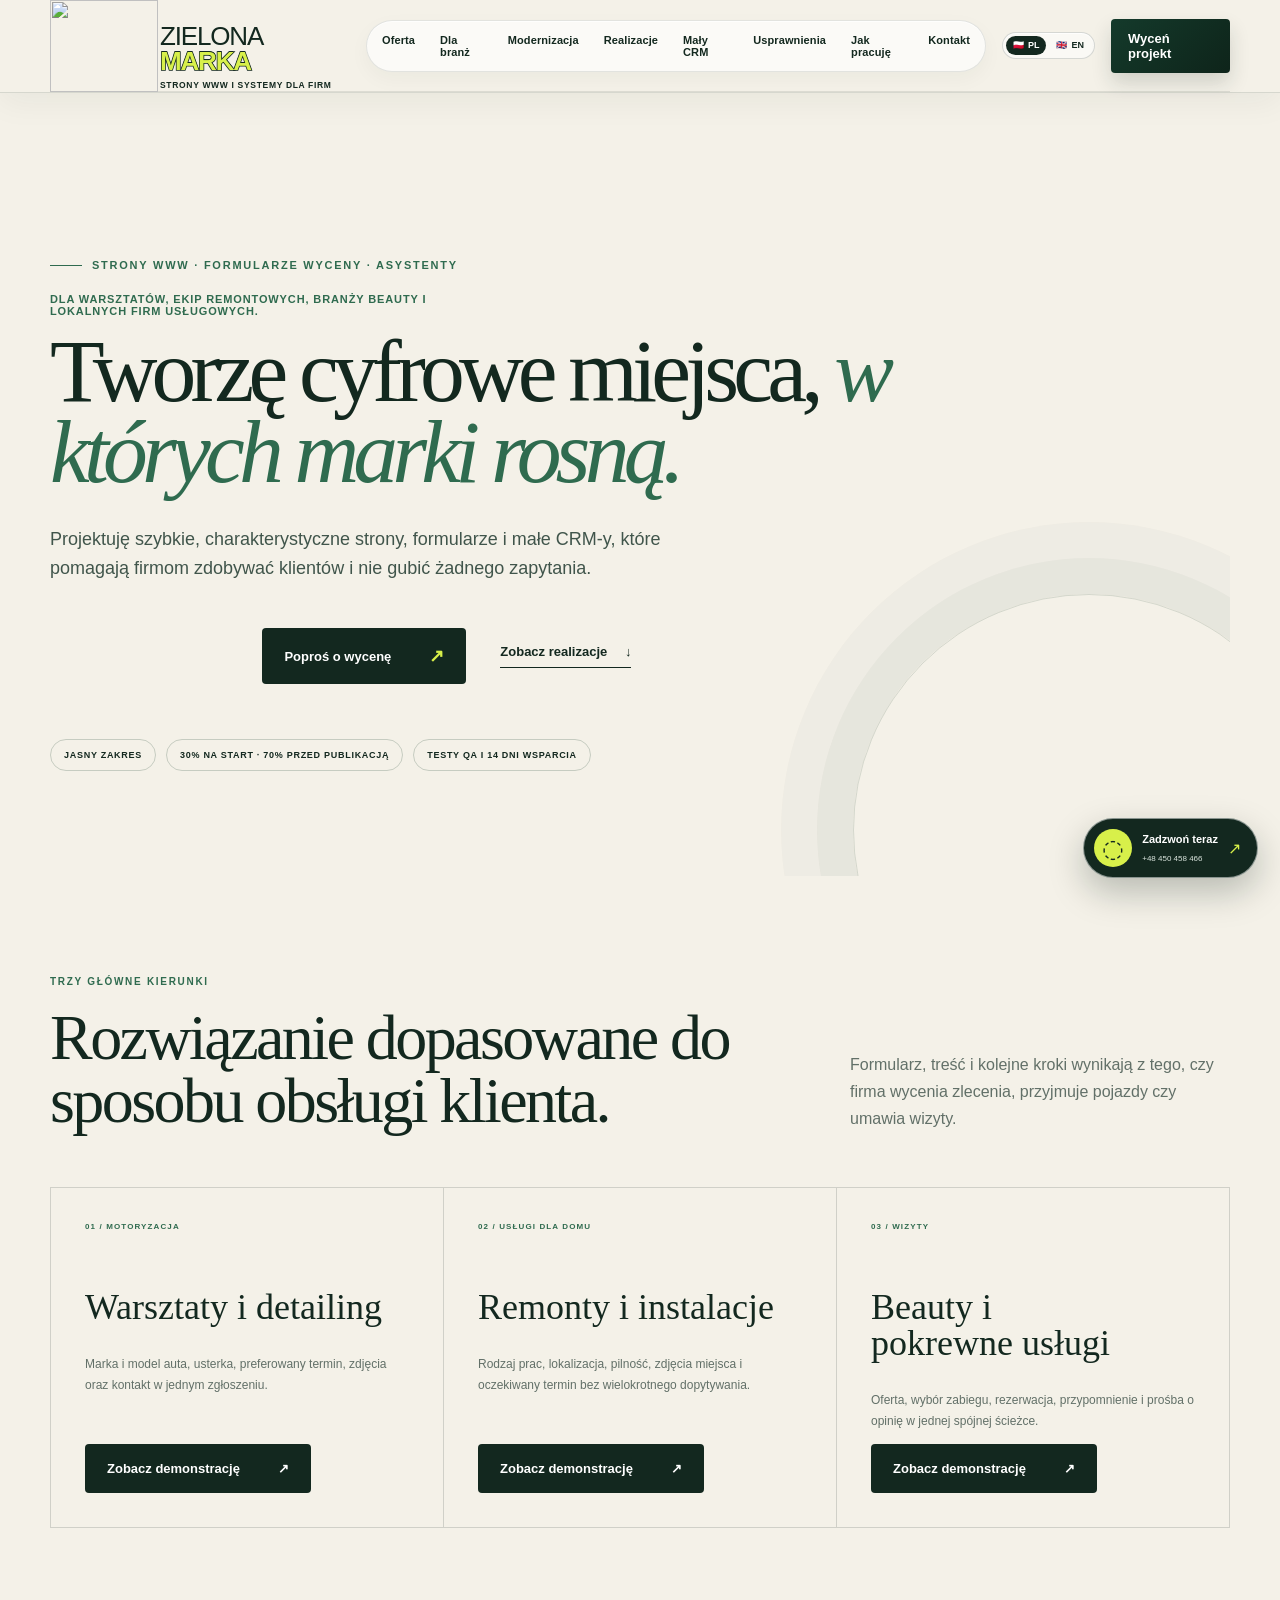
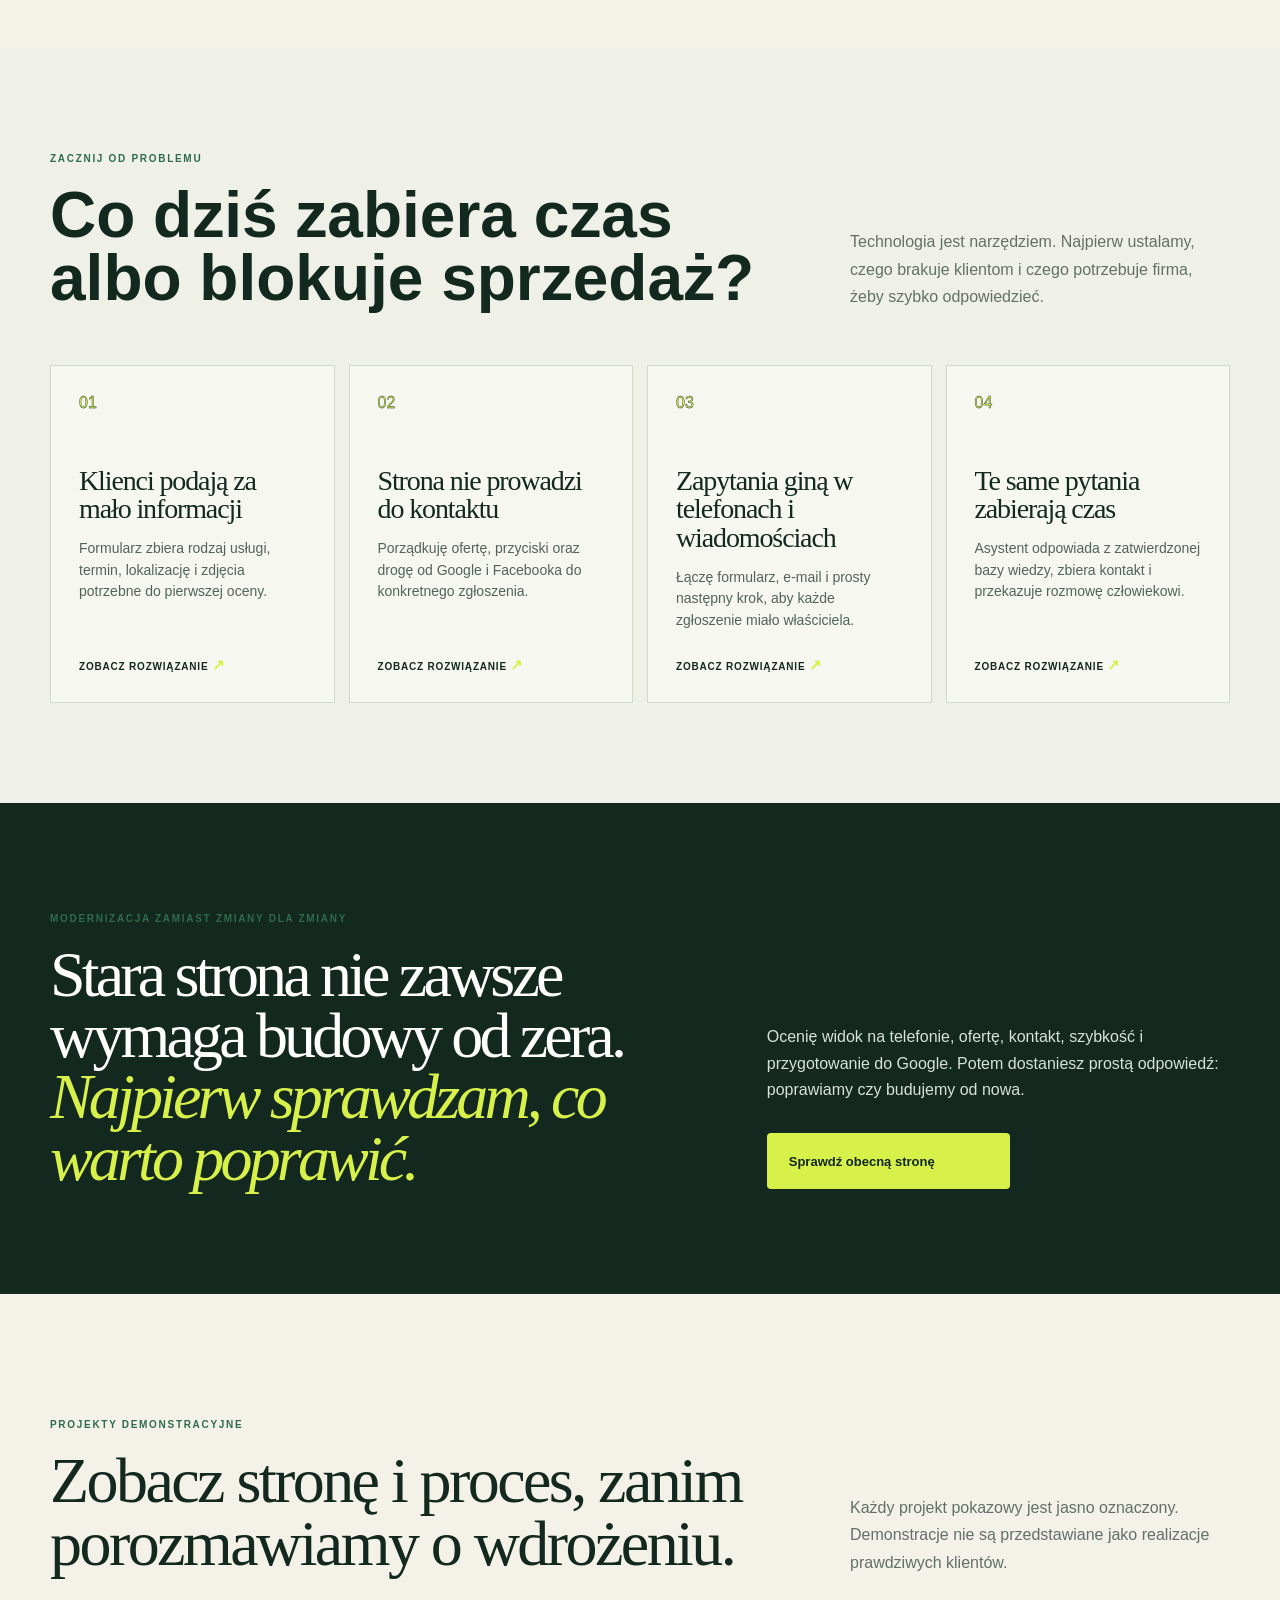
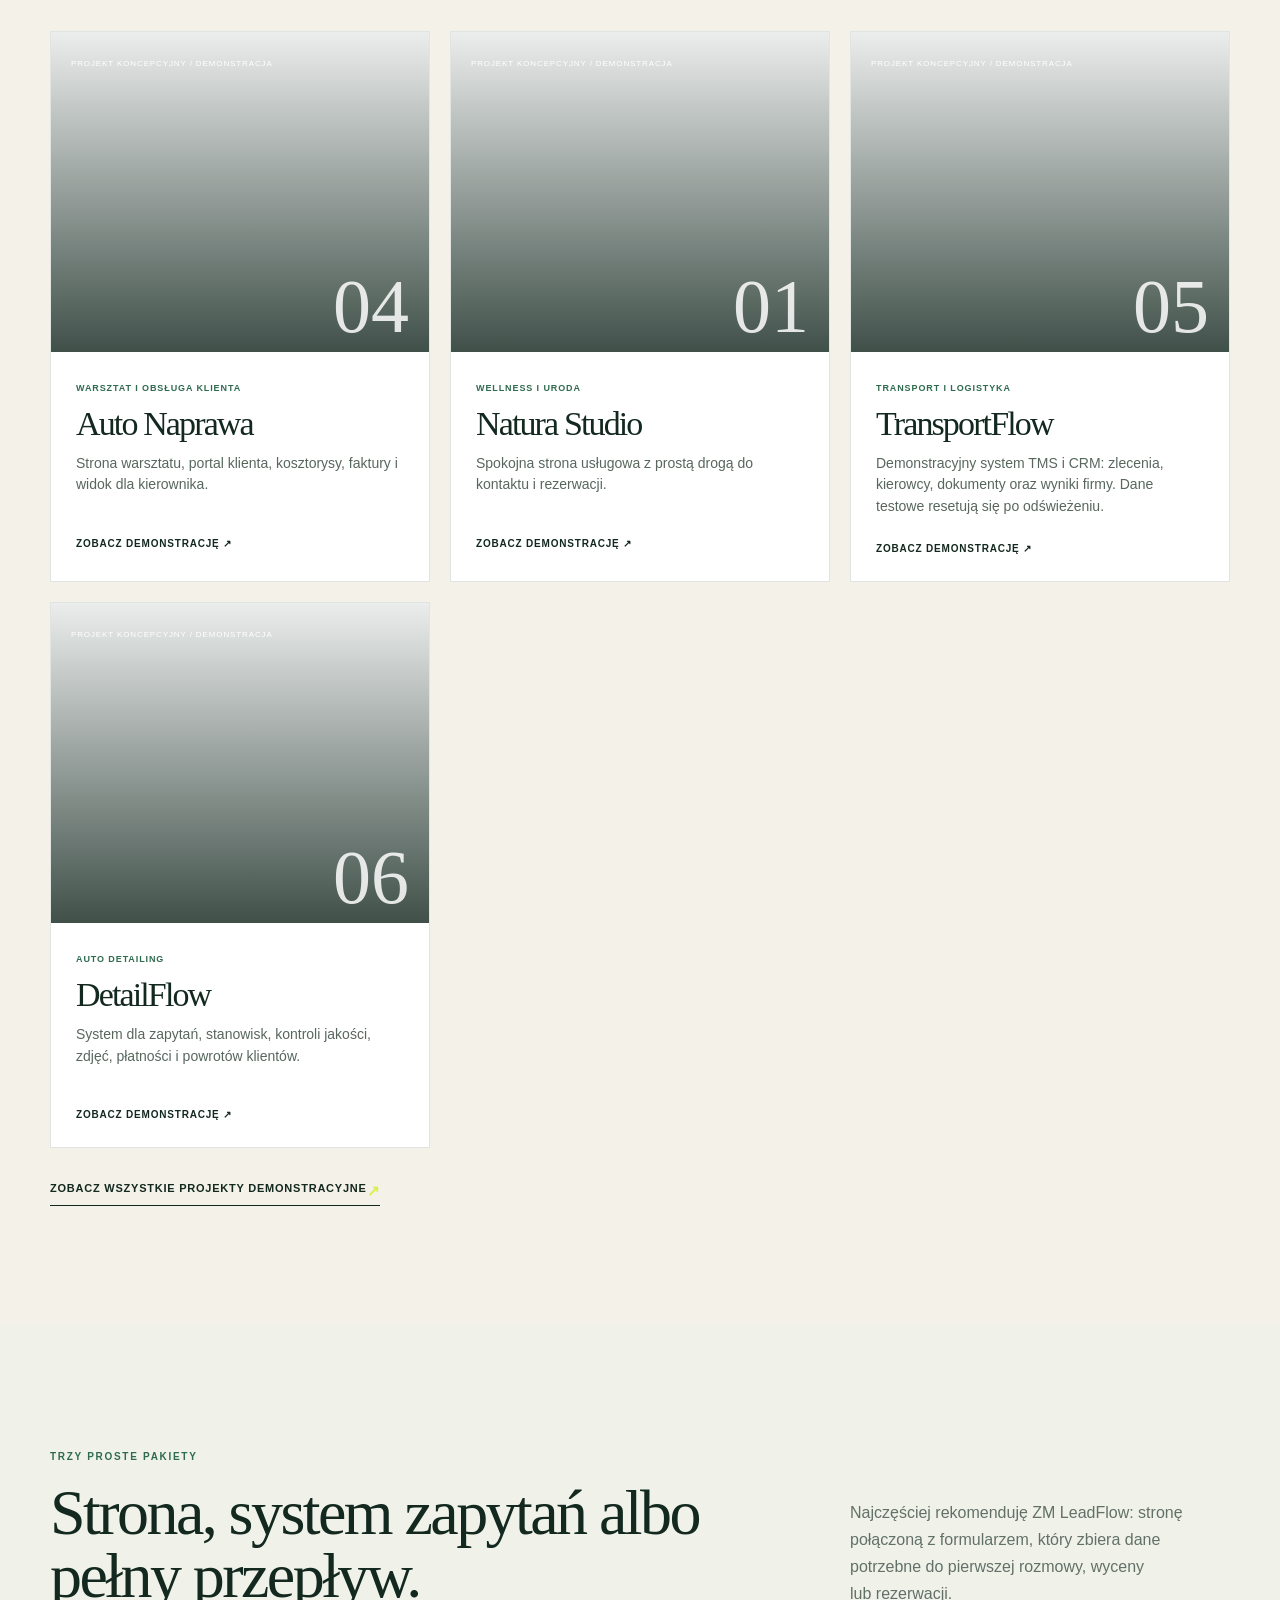
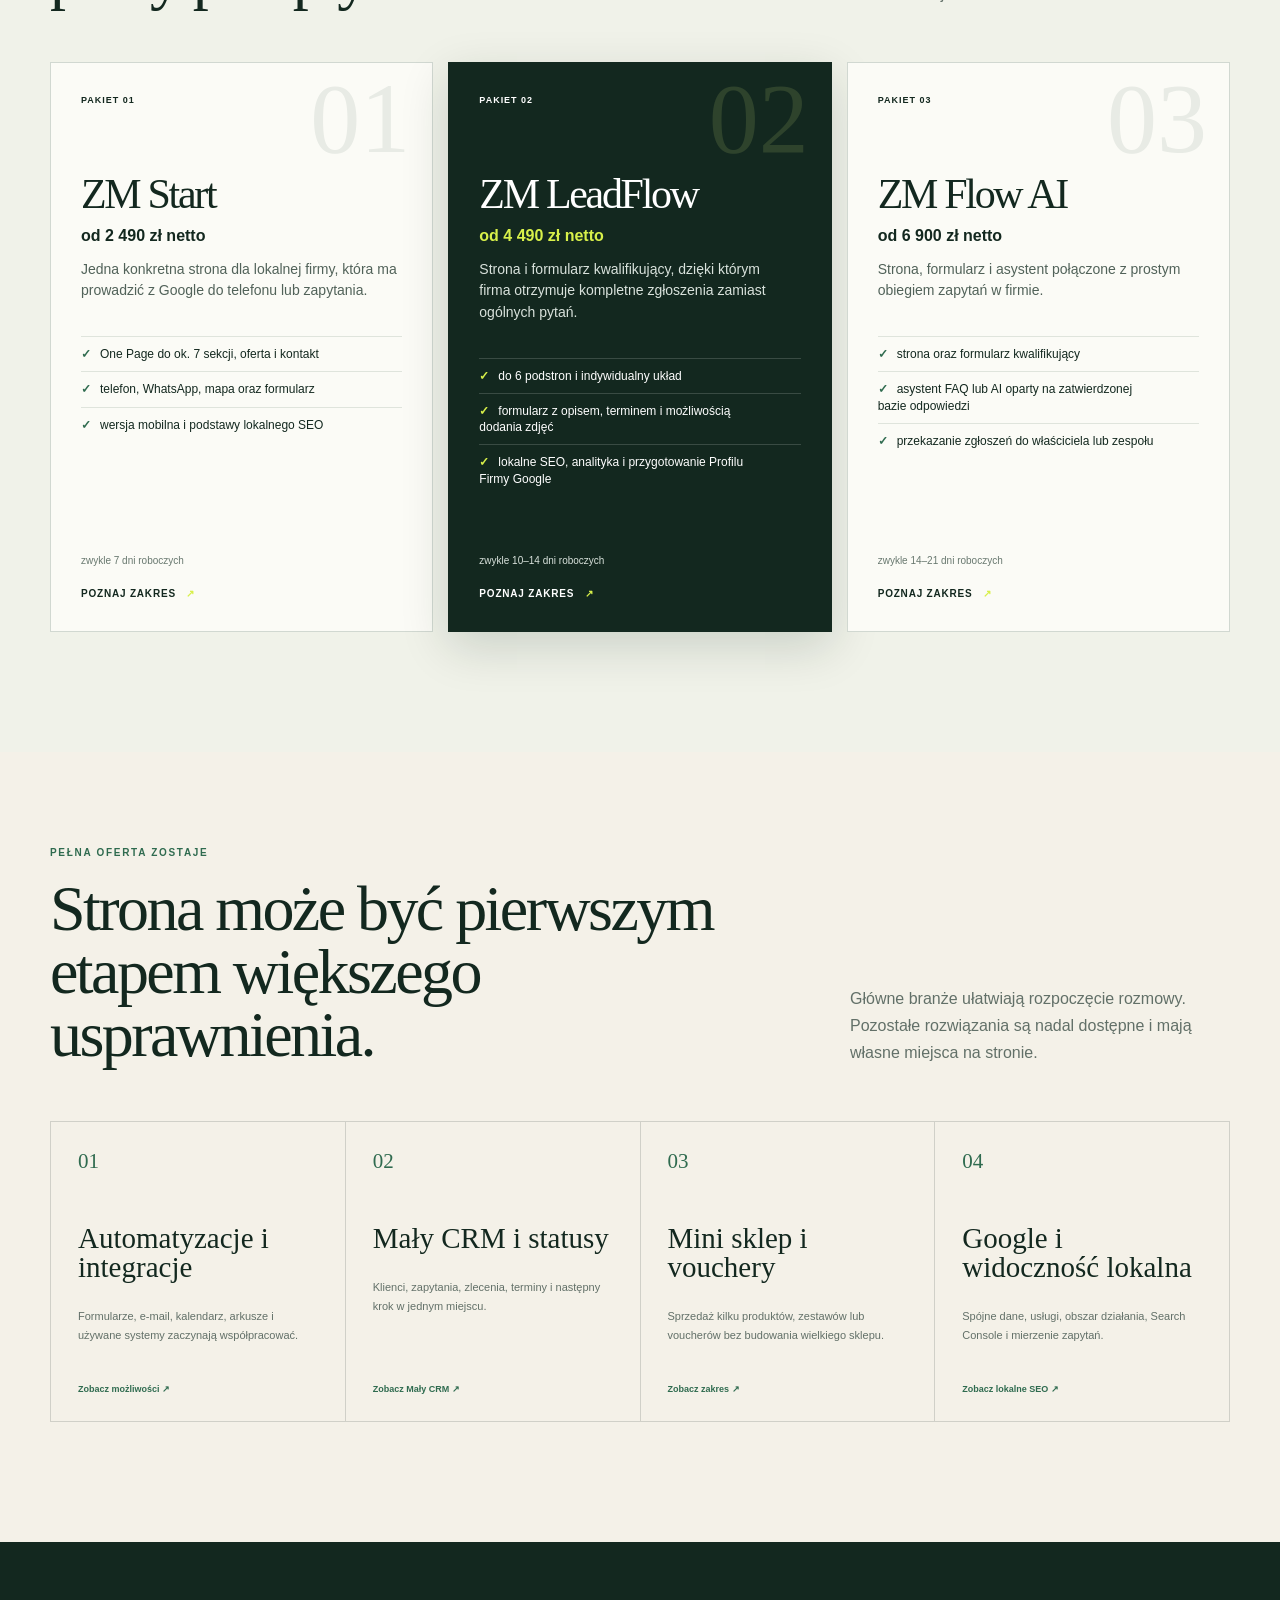
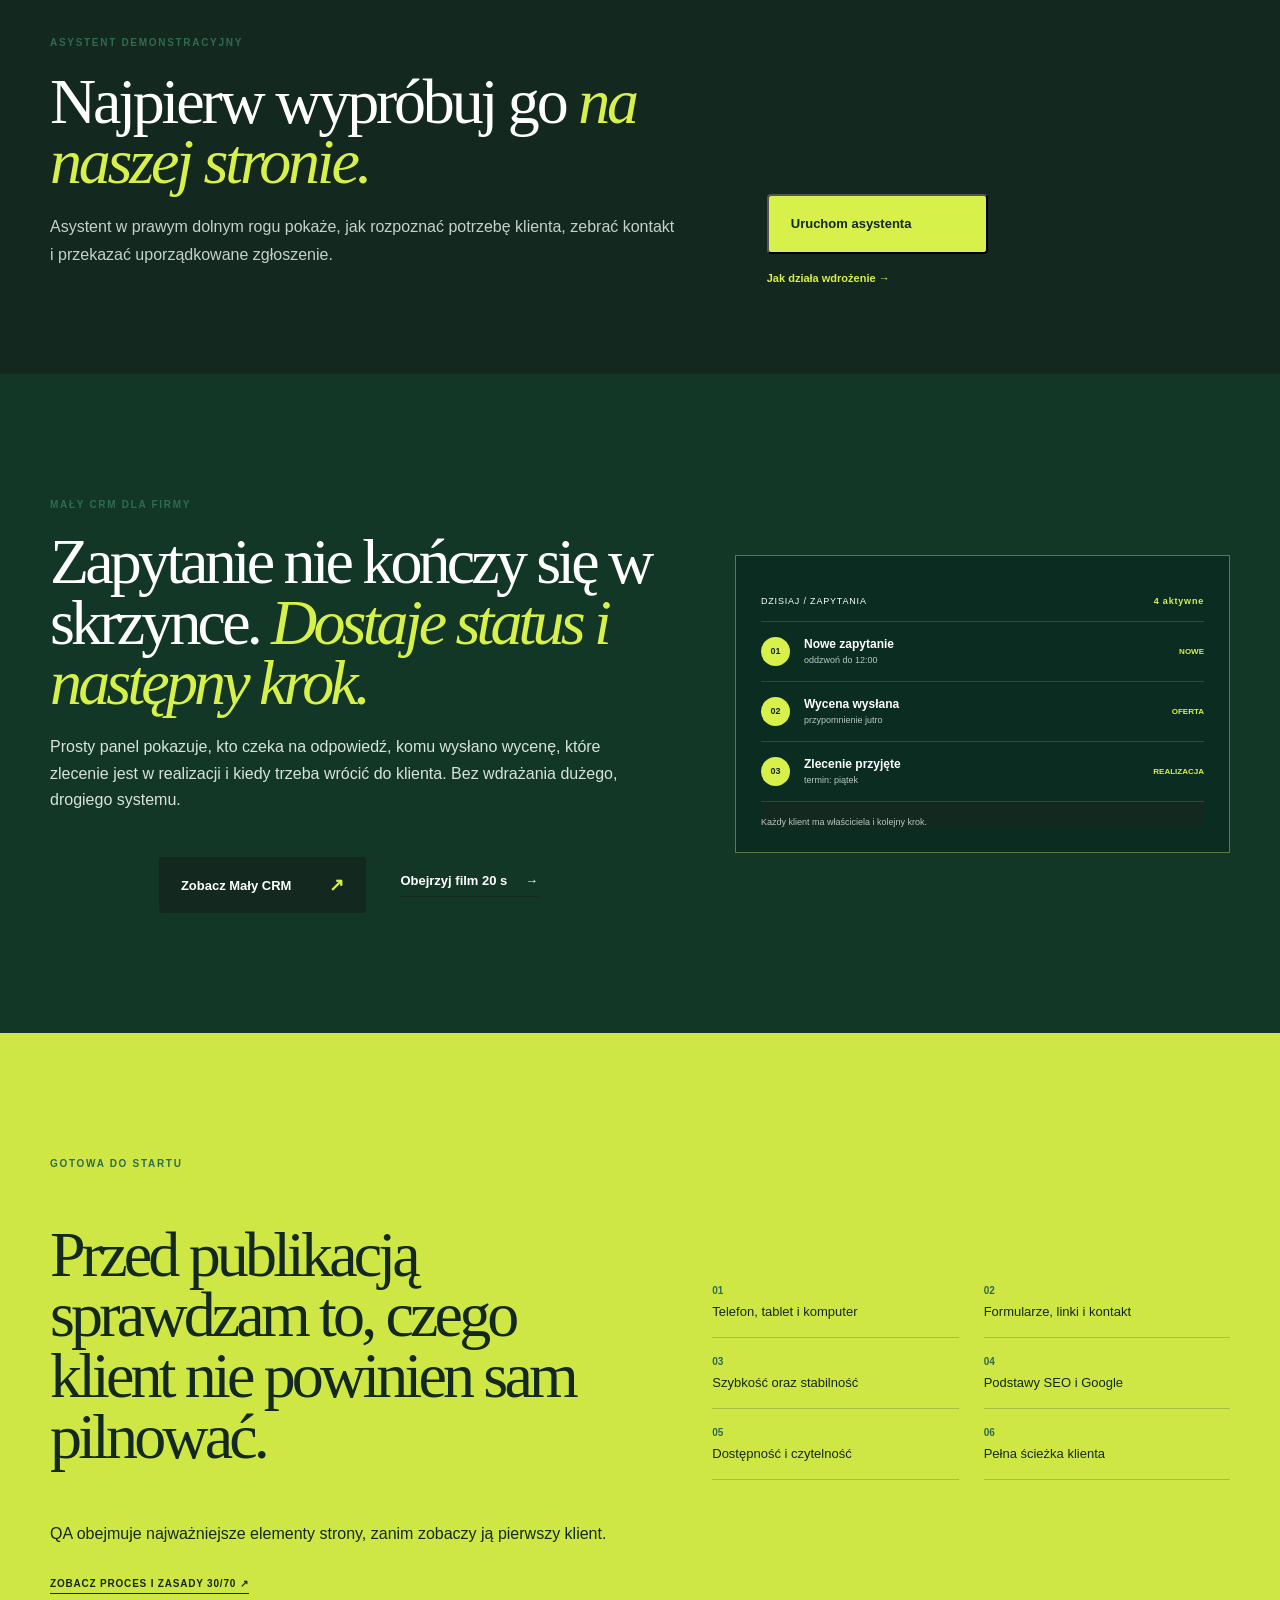
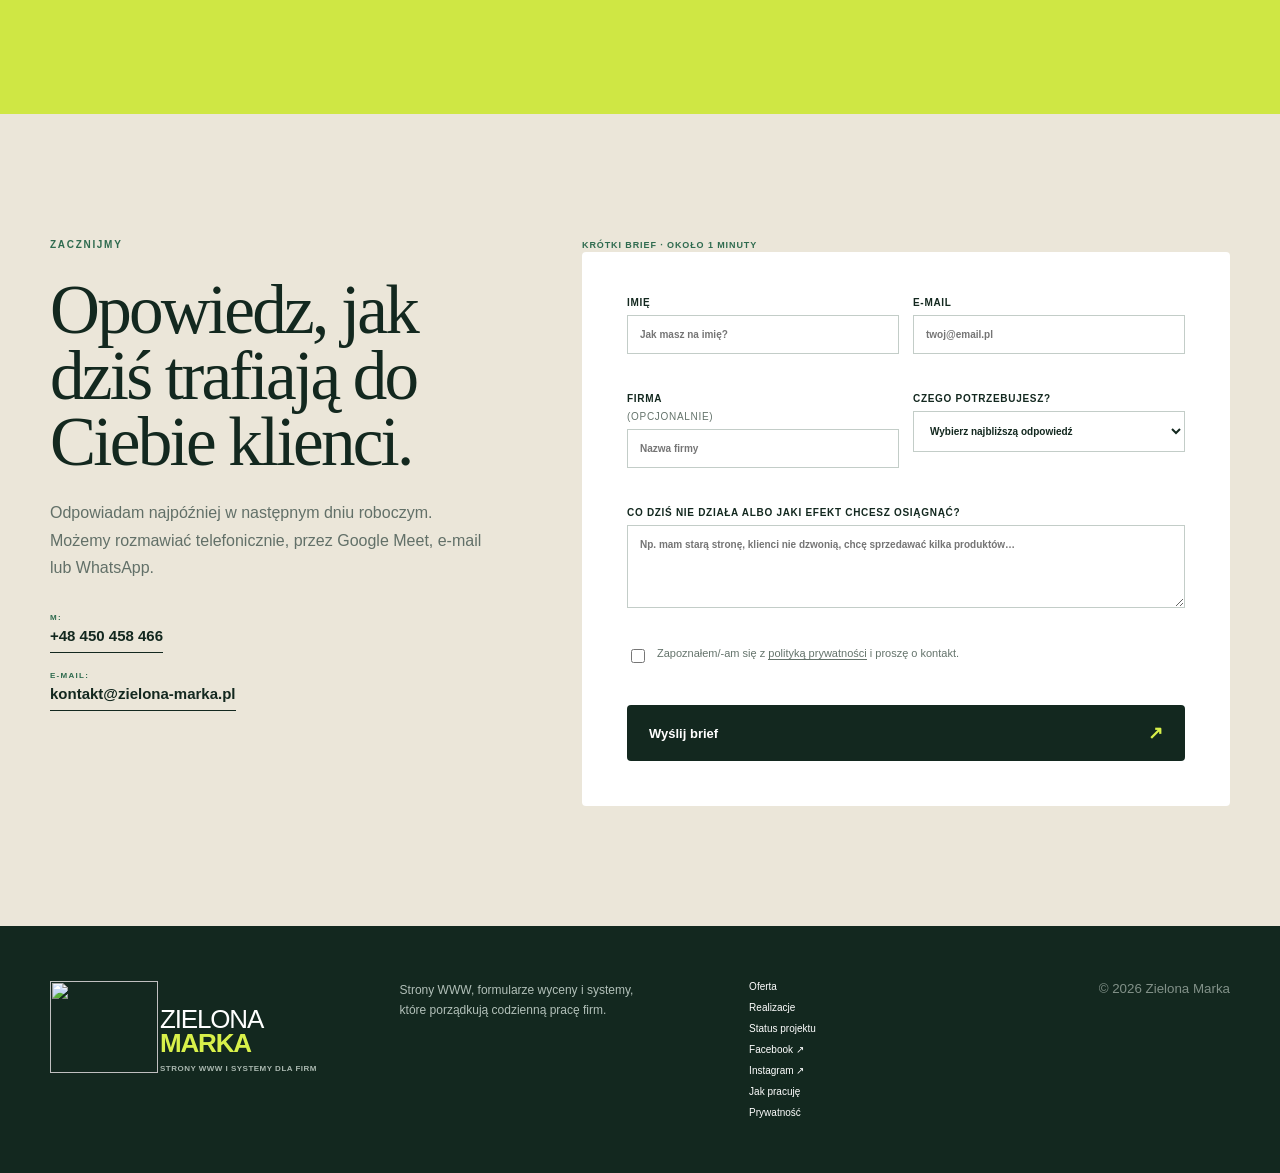
==== commit d69f5aef: "Rebuild preview from current production homepage source" ====
--- a/index.html
+++ b/index.html
@@ -3,88 +3,139 @@
 <head>
 <meta charset="utf-8">
 <meta name="viewport" content="width=device-width,initial-scale=1">
-<title>Zielona Marka — podgląd wersji WordPress</title>
-<link rel="stylesheet" href="assets/css/main.css">
+<title>Strony internetowe dla lokalnych firm usługowych | Zielona Marka</title>
+<meta name="description" content="Strony, formularze wyceny i asystenty dla warsztatów, ekip remontowych, instalatorów, branży beauty i firm usługowych z Marek oraz okolic.">
+<link rel="stylesheet" href="./assets/css/main.css">
 </head>
 <body>
 <header class="site-header">
-<nav class="nav shell" aria-label="Główna nawigacja">
-<a class="brand" href="#top" aria-label="Zielona Marka">
-<span class="brand-signature"><img class="brand-apple" src="https://raw.githubusercontent.com/lukaszst-cz/zielona-marka-pl/main/public/logo-zielona-marka-transparent-v1.png" alt=""><span class="brand-wordmark"><b>ZIELONA</b><b>MARKA</b><small>STRONY WWW I SYSTEMY DLA FIRM</small></span></span>
-</a>
-<div class="nav-links"><a href="#oferta">Oferta</a><a href="#dla-kogo">Dla branż</a><a href="#modernizacja">Modernizacja</a><a href="#realizacje">Realizacje</a><a href="#crm">Mały CRM</a><a href="#usprawnienia">Usprawnienia</a><a href="#jak-pracuje">Jak pracuję</a><a href="#kontakt">Kontakt</a></div>
-<div class="language-switch"><a class="active" href="#">🇵🇱 <span>PL</span></a><a href="#">🇬🇧 <span>EN</span></a></div>
-<a class="button button-small" href="#kontakt">Wyceń projekt</a>
-<details class="mobile-menu"><summary>Menu <span>+</span></summary><div><a href="#oferta">Oferta</a><a href="#dla-kogo">Dla branż</a><a href="#modernizacja">Modernizacja</a><a href="#realizacje">Realizacje</a><a href="#crm">Mały CRM</a><a href="#usprawnienia">Usprawnienia</a><a href="#jak-pracuje">Jak pracuję</a><a href="#kontakt">Kontakt i wycena</a></div></details>
-</nav>
+  <nav class="nav shell" aria-label="Główna nawigacja">
+    <a class="brand" href="./" aria-label="Zielona Marka, strona główna">
+      <span class="brand-signature" role="img" aria-label="Zielona Marka">
+        <img class="brand-apple" src="https://raw.githubusercontent.com/lukaszst-cz/zielona-marka-pl/main/public/logo-zielona-marka-transparent-v1.png" alt="">
+        <span class="brand-wordmark"><b>ZIELONA</b><b>MARKA</b><small>STRONY WWW I SYSTEMY DLA FIRM</small></span>
+      </span>
+    </a>
+    <div class="nav-links">
+      <a href="https://zielona-marka.pl/oferta">Oferta</a>
+      <a href="#dla-kogo">Dla branż</a>
+      <a href="https://zielona-marka.pl/modernizacja-strony">Modernizacja</a>
+      <a href="https://zielona-marka.pl/realizacje">Realizacje</a>
+      <a href="https://zielona-marka.pl/maly-crm-dla-firm">Mały CRM</a>
+      <a href="https://zielona-marka.pl/usprawnienia-firmy">Usprawnienia</a>
+      <a href="https://zielona-marka.pl/jak-pracuje">Jak pracuję</a>
+      <a href="#kontakt">Kontakt</a>
+    </div>
+    <div class="language-switch" aria-label="Wybór języka">
+      <a class="active" href="./" lang="pl" aria-label="Polska wersja językowa">🇵🇱 <span>PL</span></a>
+      <a href="https://zielona-marka.pl/en" lang="en" aria-label="English version">🇬🇧 <span>EN</span></a>
+    </div>
+    <a class="button button-small" href="#kontakt">Wyceń projekt</a>
+    <details class="mobile-menu">
+      <summary>Menu <span aria-hidden="true">+</span></summary>
+      <div>
+        <a href="https://zielona-marka.pl/oferta">Oferta</a>
+        <a href="#dla-kogo">Dla branż</a>
+        <a href="https://zielona-marka.pl/modernizacja-strony">Modernizacja</a>
+        <a href="https://zielona-marka.pl/realizacje">Realizacje</a>
+        <a href="https://zielona-marka.pl/maly-crm-dla-firm">Mały CRM</a>
+        <a href="https://zielona-marka.pl/usprawnienia-firmy">Usprawnienia</a>
+        <a href="https://zielona-marka.pl/jak-pracuje">Jak pracuję</a>
+        <a href="#kontakt">Kontakt i wycena</a>
+        <a href="https://zielona-marka.pl/status">Strefa klienta</a>
+      </div>
+    </details>
+  </nav>
 </header>
 
 <main id="top">
-<section class="sales-hero shell">
-<div class="eyebrow"><span></span>STRONY WWW · FORMULARZE WYCENY · ASYSTENTY</div>
-<p class="sales-hero-kicker">Dla warsztatów, ekip remontowych, branży beauty i lokalnych firm usługowych.</p>
-<h1>Tworzę cyfrowe miejsca, <em>w których marki rosną.</em></h1>
-<p class="sales-hero-copy">Projektuję szybkie, charakterystyczne strony, formularze i małe CRM-y, które pomagają firmom zdobywać klientów i nie gubić żadnego zapytania.</p>
-<div class="hero-actions"><a class="button" href="#kontakt">Poproś o wycenę <span>↗</span></a><a class="text-link" href="#realizacje">Zobacz realizacje <span>↓</span></a></div>
-<div class="sales-hero-proof"><span>Jasny zakres</span><span>30% na start · 70% przed publikacją</span><span>Testy QA i 14 dni wsparcia</span></div>
-</section>
+  <section class="sales-hero shell">
+    <div class="eyebrow"><span></span>STRONY WWW · FORMULARZE WYCENY · ASYSTENTY</div>
+    <p class="sales-hero-kicker">Dla warsztatów, ekip remontowych, branży beauty i lokalnych firm usługowych.</p>
+    <h1>Tworzę cyfrowe miejsca, <em>w których marki rosną.</em></h1>
+    <p class="sales-hero-copy">Projektuję szybkie, charakterystyczne strony, formularze i małe CRM-y, które pomagają firmom zdobywać klientów i nie gubić żadnego zapytania.</p>
+    <div class="hero-actions">
+      <a class="button" href="#kontakt">Poproś o wycenę <span>↗</span></a>
+      <a class="text-link" href="#projekty">Zobacz realizacje <span>↓</span></a>
+    </div>
+    <div class="sales-hero-proof" aria-label="Najważniejsze zasady Zielonej Marki"><span>Jasny zakres</span><span>30% na start · 70% przed publikacją</span><span>Testy QA i 14 dni wsparcia</span></div>
+  </section>
 
-<section class="section shell niche-section" id="dla-kogo">
-<div class="section-head"><div><span class="section-no">TRZY GŁÓWNE KIERUNKI</span><h2>Rozwiązanie dopasowane do sposobu obsługi klienta.</h2></div><p>Formularz, treść i kolejne kroki wynikają z tego, czy firma wycenia zlecenia, przyjmuje pojazdy czy umawia wizyty.</p></div>
-<div class="niche-grid niche-grid-three">
-<article><span>01 / MOTORYZACJA</span><h3>Warsztaty i detailing</h3><p>Marka i model auta, usterka, preferowany termin, zdjęcia oraz kontakt w jednym zgłoszeniu.</p><a class="button" href="#">Zobacz demonstrację <b>↗</b></a></article>
-<article><span>02 / USŁUGI DLA DOMU</span><h3>Remonty i instalacje</h3><p>Rodzaj prac, lokalizacja, pilność, zdjęcia miejsca i oczekiwany termin bez wielokrotnego dopytywania.</p><a class="button" href="#">Zobacz demonstrację <b>↗</b></a></article>
-<article><span>03 / WIZYTY</span><h3>Beauty i pokrewne usługi</h3><p>Oferta, wybór zabiegu, rezerwacja, przypomnienie i prośba o opinię w jednej spójnej ścieżce.</p><a class="button" href="#">Zobacz demonstrację <b>↗</b></a></article>
-</div>
-</section>
+  <section class="section shell niche-section" id="dla-kogo">
+    <div class="section-head"><div><span class="section-no">TRZY GŁÓWNE KIERUNKI</span><h2>Rozwiązanie dopasowane do sposobu obsługi klienta.</h2></div><p>Formularz, treść i kolejne kroki wynikają z tego, czy firma wycenia zlecenia, przyjmuje pojazdy czy umawia wizyty.</p></div>
+    <div class="niche-grid niche-grid-three">
+      <article><span>01 / MOTORYZACJA</span><h3>Warsztaty i detailing</h3><p>Marka i model auta, usterka, preferowany termin, zdjęcia oraz kontakt w jednym zgłoszeniu.</p><a class="button" href="https://zielona-marka.pl/strony-dla-warsztatow">Zobacz demonstrację <b>↗</b></a></article>
+      <article><span>02 / USŁUGI DLA DOMU</span><h3>Remonty i instalacje</h3><p>Rodzaj prac, lokalizacja, pilność, zdjęcia miejsca i oczekiwany termin bez wielokrotnego dopytywania.</p><a class="button" href="https://zielona-marka.pl/strony-dla-firm-uslugowych">Zobacz demonstrację <b>↗</b></a></article>
+      <article><span>03 / WIZYTY</span><h3>Beauty i pokrewne usługi</h3><p>Oferta, wybór zabiegu, rezerwacja, przypomnienie i prośba o opinię w jednej spójnej ścieżce.</p><a class="button" href="https://zielona-marka.pl/strony-dla-beauty">Zobacz demonstrację <b>↗</b></a></article>
+    </div>
+  </section>
 
-<section class="problem-section"><div class="shell">
-<div class="section-head"><div><span class="section-no">ZACZNIJ OD PROBLEMU</span><h2>Co dziś zabiera czas albo blokuje sprzedaż?</h2></div><p>Technologia jest narzędziem. Najpierw ustalamy, czego brakuje klientom i czego potrzebuje firma, żeby szybko odpowiedzieć.</p></div>
-<div class="problem-grid">
-<article><span>01</span><h3>Klienci podają za mało informacji</h3><p>Formularz zbiera rodzaj usługi, termin, lokalizację i zdjęcia potrzebne do pierwszej oceny.</p><a href="#">Zobacz rozwiązanie <b>↗</b></a></article>
-<article><span>02</span><h3>Strona nie prowadzi do kontaktu</h3><p>Porządkuję ofertę, przyciski oraz drogę od Google i Facebooka do konkretnego zgłoszenia.</p><a href="#">Zobacz rozwiązanie <b>↗</b></a></article>
-<article><span>03</span><h3>Zapytania giną w telefonach i wiadomościach</h3><p>Łączę formularz, e-mail i prosty następny krok, aby każde zgłoszenie miało właściciela.</p><a href="#">Zobacz rozwiązanie <b>↗</b></a></article>
-<article><span>04</span><h3>Te same pytania zabierają czas</h3><p>Asystent odpowiada z zatwierdzonej bazy wiedzy, zbiera kontakt i przekazuje rozmowę człowiekowi.</p><a href="#">Zobacz rozwiązanie <b>↗</b></a></article>
-</div>
-</div></section>
+  <section class="problem-section"><div class="shell">
+    <div class="section-head"><div><span class="section-no">ZACZNIJ OD PROBLEMU</span><h2>Co dziś zabiera czas albo blokuje sprzedaż?</h2></div><p>Technologia jest narzędziem. Najpierw ustalamy, czego brakuje klientom i czego potrzebuje firma, żeby szybko odpowiedzieć.</p></div>
+    <div class="problem-grid">
+      <article><span>01</span><h3>Klienci podają za mało informacji</h3><p>Formularz zbiera rodzaj usługi, termin, lokalizację i zdjęcia potrzebne do pierwszej oceny.</p><a href="https://zielona-marka.pl/oferta">Zobacz rozwiązanie <b>↗</b></a></article>
+      <article><span>02</span><h3>Strona nie prowadzi do kontaktu</h3><p>Porządkuję ofertę, przyciski oraz drogę od Google i Facebooka do konkretnego zgłoszenia.</p><a href="https://zielona-marka.pl/modernizacja-strony">Zobacz rozwiązanie <b>↗</b></a></article>
+      <article><span>03</span><h3>Zapytania giną w telefonach i wiadomościach</h3><p>Łączę formularz, e-mail i prosty następny krok, aby każde zgłoszenie miało właściciela.</p><a href="https://zielona-marka.pl/oferta">Zobacz rozwiązanie <b>↗</b></a></article>
+      <article><span>04</span><h3>Te same pytania zabierają czas</h3><p>Asystent odpowiada z zatwierdzonej bazy wiedzy, zbiera kontakt i przekazuje rozmowę człowiekowi.</p><a href="https://zielona-marka.pl/asystent-zapytan">Zobacz rozwiązanie <b>↗</b></a></article>
+    </div>
+  </div></section>
 
-<section class="rebuild-banner dark-section" id="modernizacja"><div class="shell rebuild-grid">
-<div><span class="section-no">MODERNIZACJA ZAMIAST ZMIANY DLA ZMIANY</span><h2>Stara strona nie zawsze wymaga budowy od zera. <em>Najpierw sprawdzam, co warto poprawić.</em></h2></div>
-<div><p>Ocenię widok na telefonie, ofertę, kontakt, szybkość i przygotowanie do Google. Potem dostaniesz prostą odpowiedź: poprawiamy czy budujemy od nowa.</p><a class="button button-light" href="#kontakt">Sprawdź obecną stronę <span>↗</span></a></div>
-</div></section>
+  <section class="rebuild-banner dark-section"><div class="shell rebuild-grid"><div><span class="section-no">MODERNIZACJA ZAMIAST ZMIANY DLA ZMIANY</span><h2>Stara strona nie zawsze wymaga budowy od zera. <em>Najpierw sprawdzam, co warto poprawić.</em></h2></div><div><p>Ocenię widok na telefonie, ofertę, kontakt, szybkość i przygotowanie do Google. Potem dostaniesz prostą odpowiedź: poprawiamy czy budujemy od nowa.</p><a class="button button-light" href="https://zielona-marka.pl/modernizacja-strony">Sprawdź obecną stronę <span>↗</span></a></div></div></section>
 
-<section class="section shell" id="realizacje">
-<div class="section-head"><div><span class="section-no">PROJEKTY DEMONSTRACYJNE</span><h2>Zobacz stronę i proces, zanim porozmawiamy o wdrożeniu.</h2></div><p>Każdy projekt pokazowy jest jasno oznaczony. Demonstracje nie są przedstawiane jako realizacje prawdziwych klientów.</p></div>
-<div class="project-preview-grid">
-<article class="project-preview"><div class="project-preview-image" style="background-image:linear-gradient(180deg,rgba(10,31,22,.08),rgba(10,31,22,.78)),url('https://lukaszst-cz.github.io/operations-office-portfolio/auto-naprawa-preview/assets/workshop-hero.png')"><span>Projekt koncepcyjny / demonstracja</span><b>04</b></div><div><small>Warsztat i obsługa klienta</small><h3>Auto Naprawa</h3><p>Strona warsztatu, portal klienta, kosztorysy, faktury i widok dla kierownika.</p><a href="#">Zobacz demonstrację <b>↗</b></a></div></article>
-<article class="project-preview"><div class="project-preview-image" style="background-image:linear-gradient(180deg,rgba(10,31,22,.08),rgba(10,31,22,.78)),url('https://raw.githubusercontent.com/lukaszst-cz/zielona-marka-pl/main/public/concept-natura.jpg')"><span>Projekt koncepcyjny / demonstracja</span><b>01</b></div><div><small>Wellness i uroda</small><h3>Natura Studio</h3><p>Spokojna strona usługowa z prostą drogą do kontaktu i rezerwacji.</p><a href="#">Zobacz demonstrację <b>↗</b></a></div></article>
-</div>
-</section>
+  <section class="section shell" id="projekty">
+    <div class="section-head"><div><span class="section-no">PROJEKTY DEMONSTRACYJNE</span><h2>Zobacz stronę i proces, zanim porozmawiamy o wdrożeniu.</h2></div><p>Każdy projekt pokazowy jest jasno oznaczony. Demonstracje nie są przedstawiane jako realizacje prawdziwych klientów.</p></div>
+    <div class="project-preview-grid">
+      <article class="project-preview"><div class="project-preview-image" style="background-image:linear-gradient(180deg,rgba(10,31,22,.08),rgba(10,31,22,.78)),url(https://lukaszst-cz.github.io/operations-office-portfolio/auto-naprawa-preview/assets/workshop-hero.png)"><span>Projekt koncepcyjny / demonstracja</span><b>04</b></div><div><small>Warsztat i obsługa klienta</small><h3>Auto Naprawa</h3><p>Strona warsztatu, portal klienta, kosztorysy, faktury i widok dla kierownika.</p><a href="https://zielona-marka.pl/realizacje">Zobacz demonstrację <b>↗</b></a></div></article>
+      <article class="project-preview"><div class="project-preview-image" style="background-image:linear-gradient(180deg,rgba(10,31,22,.08),rgba(10,31,22,.78)),url(https://raw.githubusercontent.com/lukaszst-cz/zielona-marka-pl/main/public/concept-natura.jpg)"><span>Projekt koncepcyjny / demonstracja</span><b>01</b></div><div><small>Wellness i uroda</small><h3>Natura Studio</h3><p>Spokojna strona usługowa z prostą drogą do kontaktu i rezerwacji.</p><a href="https://zielona-marka.pl/demo/natura-strona">Zobacz demonstrację <b>↗</b></a></div></article>
+      <article class="project-preview"><div class="project-preview-image" style="background-image:linear-gradient(180deg,rgba(10,31,22,.08),rgba(10,31,22,.78)),url(https://raw.githubusercontent.com/lukaszst-cz/zielona-marka-pl/main/public/og.png)"><span>Projekt koncepcyjny / demonstracja</span><b>05</b></div><div><small>Transport i logistyka</small><h3>TransportFlow</h3><p>Demonstracyjny system TMS i CRM: zlecenia, kierowcy, dokumenty oraz wyniki firmy. Dane testowe resetują się po odświeżeniu.</p><a href="https://zielona-marka.pl/realizacje/transportflow">Zobacz demonstrację <b>↗</b></a></div></article>
+      <article class="project-preview"><div class="project-preview-image" style="background-image:linear-gradient(180deg,rgba(10,31,22,.08),rgba(10,31,22,.78)),url(https://raw.githubusercontent.com/lukaszst-cz/zielona-marka-pl/main/public/og.png)"><span>Projekt koncepcyjny / demonstracja</span><b>06</b></div><div><small>Auto detailing</small><h3>DetailFlow</h3><p>System dla zapytań, stanowisk, kontroli jakości, zdjęć, płatności i powrotów klientów.</p><a href="https://zielona-marka.pl/realizacje/detailflow">Zobacz demonstrację <b>↗</b></a></div></article>
+    </div>
+    <a class="section-link" href="https://zielona-marka.pl/realizacje">Zobacz wszystkie projekty demonstracyjne <span>↗</span></a>
+  </section>
 
-<section class="section offer-teaser" id="oferta"><div class="shell">
-<div class="section-head"><div><span class="section-no">TRZY PROSTE PAKIETY</span><h2>Strona, system zapytań albo pełny przepływ.</h2></div><p>Najczęściej rekomenduję ZM LeadFlow: stronę połączoną z formularzem, który zbiera dane potrzebne do pierwszej rozmowy, wyceny lub rezerwacji.</p></div>
-<div class="core-package-grid">
-<article><span>PAKIET 01</span><div class="package-number">01</div><h3>ZM Start</h3><b>od 2 490 zł netto</b><p>Jedna konkretna strona dla lokalnej firmy, która ma prowadzić z Google do telefonu lub zapytania.</p><ul><li>One Page do ok. 7 sekcji, oferta i kontakt</li><li>telefon, WhatsApp, mapa oraz formularz</li><li>wersja mobilna i podstawy lokalnego SEO</li></ul><small>zwykle 7 dni roboczych</small><a href="#">Poznaj zakres <i>↗</i></a></article>
-<article class="featured"><span>PAKIET 02</span><div class="package-number">02</div><h3>ZM LeadFlow</h3><b>od 4 490 zł netto</b><p>Strona i formularz kwalifikujący, dzięki którym firma otrzymuje kompletne zgłoszenia zamiast ogólnych pytań.</p><ul><li>do 6 podstron i indywidualny układ</li><li>formularz z opisem, terminem i możliwością dodania zdjęć</li><li>lokalne SEO, analityka i przygotowanie Profilu Firmy Google</li></ul><small>zwykle 10–14 dni roboczych</small><a href="#">Poznaj zakres <i>↗</i></a></article>
-<article><span>PAKIET 03</span><div class="package-number">03</div><h3>ZM Flow AI</h3><b>od 6 900 zł netto</b><p>Strona, formularz i asystent połączone z prostym obiegiem zapytań w firmie.</p><ul><li>strona oraz formularz kwalifikujący</li><li>asystent FAQ lub AI oparty na zatwierdzonej bazie odpowiedzi</li><li>przekazanie zgłoszeń do właściciela lub zespołu</li></ul><small>zwykle 14–21 dni roboczych</small><a href="#">Poznaj zakres <i>↗</i></a></article>
-</div>
-</div></section>
+  <section class="section offer-teaser"><div class="shell"><div class="section-head"><div><span class="section-no">TRZY PROSTE PAKIETY</span><h2>Strona, system zapytań albo pełny przepływ.</h2></div><p>Najczęściej rekomenduję ZM LeadFlow: stronę połączoną z formularzem, który zbiera dane potrzebne do pierwszej rozmowy, wyceny lub rezerwacji.</p></div>
+    <div class="core-package-grid">
+      <article><span>PAKIET 01</span><div class="package-number">01</div><h3>ZM Start</h3><b>od 2 490 zł netto</b><p>Jedna konkretna strona dla lokalnej firmy, która ma prowadzić z Google do telefonu lub zapytania.</p><ul><li>One Page do ok. 7 sekcji, oferta i kontakt</li><li>telefon, WhatsApp, mapa oraz formularz</li><li>wersja mobilna i podstawy lokalnego SEO</li></ul><small>zwykle 7 dni roboczych</small><a href="https://zielona-marka.pl/oferta">Poznaj zakres <i>↗</i></a></article>
+      <article class="featured"><span>PAKIET 02</span><div class="package-number">02</div><h3>ZM LeadFlow</h3><b>od 4 490 zł netto</b><p>Strona i formularz kwalifikujący, dzięki którym firma otrzymuje kompletne zgłoszenia zamiast ogólnych pytań.</p><ul><li>do 6 podstron i indywidualny układ</li><li>formularz z opisem, terminem i możliwością dodania zdjęć</li><li>lokalne SEO, analityka i przygotowanie Profilu Firmy Google</li></ul><small>zwykle 10–14 dni roboczych</small><a href="https://zielona-marka.pl/oferta">Poznaj zakres <i>↗</i></a></article>
+      <article><span>PAKIET 03</span><div class="package-number">03</div><h3>ZM Flow AI</h3><b>od 6 900 zł netto</b><p>Strona, formularz i asystent połączone z prostym obiegiem zapytań w firmie.</p><ul><li>strona oraz formularz kwalifikujący</li><li>asystent FAQ lub AI oparty na zatwierdzonej bazie odpowiedzi</li><li>przekazanie zgłoszeń do właściciela lub zespołu</li></ul><small>zwykle 14–21 dni roboczych</small><a href="https://zielona-marka.pl/oferta">Poznaj zakres <i>↗</i></a></article>
+    </div>
+  </div></section>
 
-<section class="section shell more-services" id="usprawnienia">
-<div class="section-head"><div><span class="section-no">PEŁNA OFERTA ZOSTAJE</span><h2>Strona może być pierwszym etapem większego usprawnienia.</h2></div><p>Główne branże ułatwiają rozpoczęcie rozmowy. Pozostałe rozwiązania są nadal dostępne i mają własne miejsca na stronie.</p></div>
-<div class="more-services-grid"><a href="#"><span>01</span><h3>Automatyzacje i integracje</h3><p>Formularze, e-mail, kalendarz, arkusze i używane systemy zaczynają współpracować.</p><b>Zobacz możliwości ↗</b></a><a href="#"><span>02</span><h3>Mały CRM i statusy</h3><p>Klienci, zapytania, zlecenia, terminy i następny krok w jednym miejscu.</p><b>Zobacz Mały CRM ↗</b></a><a href="#"><span>03</span><h3>Mini sklep i vouchery</h3><p>Sprzedaż kilku produktów, zestawów lub voucherów bez budowania wielkiego sklepu.</p><b>Zobacz zakres ↗</b></a><a href="#"><span>04</span><h3>Google i widoczność lokalna</h3><p>Spójne dane, usługi, obszar działania, Search Console i mierzenie zapytań.</p><b>Zobacz lokalne SEO ↗</b></a></div>
-</section>
+  <section class="section shell more-services"><div class="section-head"><div><span class="section-no">PEŁNA OFERTA ZOSTAJE</span><h2>Strona może być pierwszym etapem większego usprawnienia.</h2></div><p>Główne branże ułatwiają rozpoczęcie rozmowy. Pozostałe rozwiązania są nadal dostępne i mają własne miejsca na stronie.</p></div><div class="more-services-grid">
+    <a href="https://zielona-marka.pl/usprawnienia-firmy#automatyzacje"><span>01</span><h3>Automatyzacje i integracje</h3><p>Formularze, e-mail, kalendarz, arkusze i używane systemy zaczynają współpracować.</p><b>Zobacz możliwości ↗</b></a>
+    <a href="https://zielona-marka.pl/maly-crm-dla-firm"><span>02</span><h3>Mały CRM i statusy</h3><p>Klienci, zapytania, zlecenia, terminy i następny krok w jednym miejscu.</p><b>Zobacz Mały CRM ↗</b></a>
+    <a href="https://zielona-marka.pl/oferta#mini-sklep"><span>03</span><h3>Mini sklep i vouchery</h3><p>Sprzedaż kilku produktów, zestawów lub voucherów bez budowania wielkiego sklepu.</p><b>Zobacz zakres ↗</b></a>
+    <a href="https://zielona-marka.pl/strony-internetowe-marki"><span>04</span><h3>Google i widoczność lokalna</h3><p>Spójne dane, usługi, obszar działania, Search Console i mierzenie zapytań.</p><b>Zobacz lokalne SEO ↗</b></a>
+  </div></section>
 
-<section class="asystent-band dark-section"><div class="shell asystent-band-grid"><div><span class="section-no">ASYSTENT DEMONSTRACYJNY</span><h2>Najpierw wypróbuj go <em>na naszej stronie.</em></h2><p>Asystent pokaże, jak rozpoznać potrzebę klienta, zebrać kontakt i przekazać uporządkowane zgłoszenie.</p></div><div><a class="button button-light" href="#">Uruchom asystenta <span>↗</span></a><a href="#">Jak działa wdrożenie <span>→</span></a></div></div></section>
+  <section class="asystent-band dark-section"><div class="shell asystent-band-grid"><div><span class="section-no">ASYSTENT DEMONSTRACYJNY</span><h2>Najpierw wypróbuj go <em>na naszej stronie.</em></h2><p>Asystent w prawym dolnym rogu pokaże, jak rozpoznać potrzebę klienta, zebrać kontakt i przekazać uporządkowane zgłoszenie.</p></div><div><button class="button button-light" type="button">Uruchom asystenta <span>↗</span></button><a href="https://zielona-marka.pl/asystent-zapytan">Jak działa wdrożenie <span>→</span></a></div></div></section>
 
-<section class="section crm-home" id="crm"><div class="shell crm-home-grid"><div><span class="section-no">MAŁY CRM DLA FIRMY</span><h2>Zapytanie nie kończy się w skrzynce. <em>Dostaje status i następny krok.</em></h2><p>Prosty panel pokazuje, kto czeka na odpowiedź, komu wysłano wycenę, które zlecenie jest w realizacji i kiedy trzeba wrócić do klienta.</p><div class="hero-actions"><a class="button" href="#">Zobacz Mały CRM <span>↗</span></a></div></div><div class="crm-home-board"><header><span>DZISIAJ / ZAPYTANIA</span><b>4 aktywne</b></header><article><i>01</i><div><b>Nowe zapytanie</b><small>oddzwoń do 12:00</small></div><span>NOWE</span></article><article><i>02</i><div><b>Wycena wysłana</b><small>przypomnienie jutro</small></div><span>OFERTA</span></article><article><i>03</i><div><b>Zlecenie przyjęte</b><small>termin: piątek</small></div><span>REALIZACJA</span></article><footer>Każdy klient ma właściciela i kolejny krok.</footer></div></div></section>
+  <section class="section crm-home"><div class="shell crm-home-grid"><div><span class="section-no">MAŁY CRM DLA FIRMY</span><h2>Zapytanie nie kończy się w skrzynce. <em>Dostaje status i następny krok.</em></h2><p>Prosty panel pokazuje, kto czeka na odpowiedź, komu wysłano wycenę, które zlecenie jest w realizacji i kiedy trzeba wrócić do klienta. Bez wdrażania dużego, drogiego systemu.</p><div class="hero-actions"><a class="button" href="https://zielona-marka.pl/maly-crm-dla-firm">Zobacz Mały CRM <span>↗</span></a><a class="text-link" href="https://zielona-marka.pl/usprawnienia-firmy#film">Obejrzyj film 20 s <span>→</span></a></div></div><div class="crm-home-board" aria-label="Przykładowy lejek Małego CRM"><header><span>DZISIAJ / ZAPYTANIA</span><b>4 aktywne</b></header><article><i>01</i><div><b>Nowe zapytanie</b><small>oddzwoń do 12:00</small></div><span>NOWE</span></article><article><i>02</i><div><b>Wycena wysłana</b><small>przypomnienie jutro</small></div><span>OFERTA</span></article><article><i>03</i><div><b>Zlecenie przyjęte</b><small>termin: piątek</small></div><span>REALIZACJA</span></article><footer>Każdy klient ma właściciela i kolejny krok.</footer></div></div></section>
 
-<section class="section quality-section" id="jak-pracuje"><div class="shell quality-grid"><div><span class="section-no">GOTOWA DO STARTU</span><h2>Przed publikacją sprawdzam to, czego klient nie powinien sam pilnować.</h2><p>QA obejmuje najważniejsze elementy strony, zanim zobaczy ją pierwszy klient.</p></div><ul><li><b>01</b>Telefon, tablet i komputer</li><li><b>02</b>Formularze, linki i kontakt</li><li><b>03</b>Szybkość oraz stabilność</li><li><b>04</b>Podstawy SEO i Google</li><li><b>05</b>Dostępność i czytelność</li><li><b>06</b>Pełna ścieżka klienta</li></ul></div></section>
+  <section class="section quality-section"><div class="shell quality-grid"><div><span class="section-no">GOTOWA DO STARTU</span><h2>Przed publikacją sprawdzam to, czego klient nie powinien sam pilnować.</h2><p>QA obejmuje najważniejsze elementy strony, zanim zobaczy ją pierwszy klient.</p><a href="https://zielona-marka.pl/jak-pracuje">Zobacz proces i zasady 30/70 <b>↗</b></a></div><ul><li><b>01</b>Telefon, tablet i komputer</li><li><b>02</b>Formularze, linki i kontakt</li><li><b>03</b>Szybkość oraz stabilność</li><li><b>04</b>Podstawy SEO i Google</li><li><b>05</b>Dostępność i czytelność</li><li><b>06</b>Pełna ścieżka klienta</li></ul></div></section>
 
-<section class="section contact-section" id="kontakt"><div class="shell contact-grid"><div><span class="section-no">ZACZNIJMY</span><h2>Opowiedz, jak dziś trafiają do Ciebie klienci.</h2><p>Odpowiadam najpóźniej w następnym dniu roboczym. Możemy rozmawiać telefonicznie, przez Google Meet, e-mail lub WhatsApp.</p><div class="contact-direct"><a href="tel:+48450458466"><small>M:</small><strong>+48 450 458 466</strong></a><a href="mailto:kontakt@zielona-marka.pl"><small>E-mail:</small><strong>kontakt@zielona-marka.pl</strong></a></div></div><div><span class="contact-form-kicker">KRÓTKI BRIEF · OKOŁO 1 MINUTY</span><form class="contact-form"><label>Imię<input placeholder="Jak masz na imię?"></label><label>E-mail<input type="email" placeholder="twoj@email.pl"></label><label>Firma <span>(opcjonalnie)</span><input placeholder="Nazwa firmy"></label><label>Czego potrzebujesz?<select><option>Wybierz najbliższą odpowiedź</option><option>Nowa strona dla firmy usługowej</option><option>Modernizacja obecnej strony</option><option>Mały CRM do klientów i zleceń</option></select></label><label class="form-wide">Co dziś nie działa albo jaki efekt chcesz osiągnąć?<textarea rows="5" placeholder="Np. mam starą stronę, klienci nie dzwonią…"></textarea></label><label class="form-consent form-wide"><input type="checkbox"> <span>Zapoznałem/-am się z polityką prywatności i proszę o kontakt.</span></label><button class="button form-wide" type="button">Wyślij brief <span>↗</span></button></form></div></div></section>
+  <section class="section contact-section" id="kontakt"><div class="shell contact-grid"><div><span class="section-no">ZACZNIJMY</span><h2>Opowiedz, jak dziś trafiają do Ciebie klienci.</h2><p>Odpowiadam najpóźniej w następnym dniu roboczym. Możemy rozmawiać telefonicznie, przez Google Meet, e-mail lub WhatsApp.</p><div class="contact-direct"><a href="tel:+48450458466"><small>M:</small><strong>+48 450 458 466</strong></a><a href="mailto:kontakt@zielona-marka.pl"><small>E-mail:</small><strong>kontakt@zielona-marka.pl</strong></a></div></div><div><span class="contact-form-kicker">KRÓTKI BRIEF · OKOŁO 1 MINUTY</span><form class="contact-form" onsubmit="return false">
+    <label>Imię<input required name="name" placeholder="Jak masz na imię?" autocomplete="name"></label>
+    <label>E-mail<input required type="email" name="email" placeholder="twoj@email.pl" autocomplete="email"></label>
+    <label>Firma <span>(opcjonalnie)</span><input name="company" placeholder="Nazwa firmy" autocomplete="organization"></label>
+    <input class="form-honeypot" name="companyWebsite" tabindex="-1" autocomplete="off" aria-hidden="true">
+    <label>Czego potrzebujesz?<select required name="projectType"><option value="" disabled selected>Wybierz najbliższą odpowiedź</option><option>Strona dla warsztatu lub detailingu</option><option>Strona dla firmy remontowej lub instalatora</option><option>Strona dla beauty lub usług na termin</option><option>Nowa strona dla innej firmy usługowej</option><option>Modernizacja obecnej strony</option><option>Formularz wyceny lub zgłoszenia</option><option>Mały CRM do klientów i zleceń</option><option>Asystent dla firmy</option><option>Potrzebuję krótkiej konsultacji</option></select></label>
+    <label class="form-wide">Co dziś nie działa albo jaki efekt chcesz osiągnąć?<textarea required name="message" rows="5" placeholder="Np. mam starą stronę, klienci nie dzwonią, chcę sprzedawać kilka produktów…"></textarea></label>
+    <label class="form-consent form-wide"><input required type="checkbox" name="consent" value="yes"> <span>Zapoznałem/-am się z <a href="https://zielona-marka.pl/polityka-prywatnosci">polityką prywatności</a> i proszę o kontakt.</span></label>
+    <button class="button form-wide" type="submit">Wyślij brief<span>↗</span></button>
+  </form></div></div></section>
 </main>
 
-<footer class="site-footer"><div class="shell footer-grid"><a class="brand" href="#top"><span class="brand-signature"><img class="brand-apple" src="https://raw.githubusercontent.com/lukaszst-cz/zielona-marka-pl/main/public/logo-zielona-marka-transparent-v1.png" alt=""><span class="brand-wordmark"><b>ZIELONA</b><b>MARKA</b><small>STRONY WWW I SYSTEMY DLA FIRM</small></span></span></a><p>Strony WWW, formularze wyceny i systemy, które porządkują codzienną pracę firm.</p><div><a href="#oferta">Oferta</a><a href="#realizacje">Realizacje</a><a href="#jak-pracuje">Jak pracuję</a><a href="#kontakt">Kontakt</a></div><small>© 2026 Zielona Marka</small></div></footer>
-<a class="whatsapp-float" href="tel:+48450458466"><span>◌</span><b>Zadzwoń teraz</b><small>+48 450 458 466</small><i>↗</i></a>
-<script src="assets/js/main.js"></script>
-</body></html>+<a class="whatsapp-float" href="tel:+48450458466" aria-label="Zadzwoń do Zielonej Marki"><span aria-hidden="true">◌</span><b>Zadzwoń teraz</b><small>+48 450 458 466</small><i aria-hidden="true">↗</i></a>
+
+<footer class="site-footer">
+  <div class="shell footer-grid">
+    <a class="brand" href="./"><span class="brand-signature" role="img" aria-label="Zielona Marka"><img class="brand-apple" src="https://raw.githubusercontent.com/lukaszst-cz/zielona-marka-pl/main/public/logo-zielona-marka-transparent-v1.png" alt=""><span class="brand-wordmark"><b>ZIELONA</b><b>MARKA</b><small>STRONY WWW I SYSTEMY DLA FIRM</small></span></span></a>
+    <p>Strony WWW, formularze wyceny i systemy, które porządkują codzienną pracę firm.</p>
+    <div><a href="https://zielona-marka.pl/oferta">Oferta</a><a href="https://zielona-marka.pl/realizacje">Realizacje</a><a href="https://zielona-marka.pl/status">Status projektu</a><a href="https://www.facebook.com/StudioGraficzneZielonaMarka" target="_blank" rel="noreferrer">Facebook ↗</a><a href="https://www.instagram.com/zielona.marka.pl/" target="_blank" rel="noreferrer">Instagram ↗</a><a href="https://zielona-marka.pl/jak-pracuje">Jak pracuję</a><a href="https://zielona-marka.pl/polityka-prywatnosci">Prywatność</a></div>
+    <small>© 2026 Zielona Marka</small>
+  </div>
+</footer>
+<script src="./assets/js/main.js"></script>
+</body>
+</html>
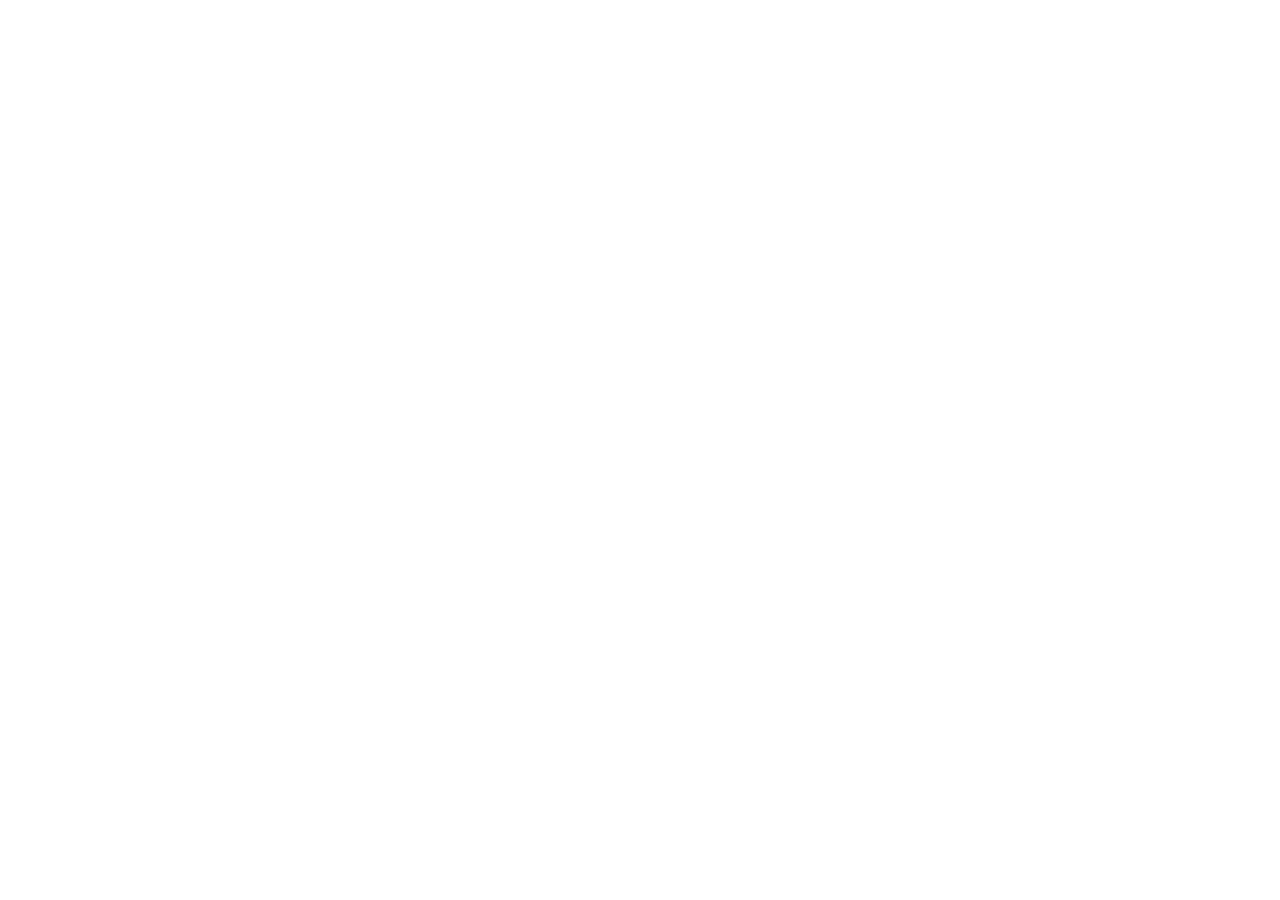
==== commit 4d775ce2: "Redirect public preview to live WordPress Playground" ====
--- a/index.html
+++ b/index.html
@@ -3,139 +3,12 @@
 <head>
 <meta charset="utf-8">
 <meta name="viewport" content="width=device-width,initial-scale=1">
-<title>Strony internetowe dla lokalnych firm usługowych | Zielona Marka</title>
-<meta name="description" content="Strony, formularze wyceny i asystenty dla warsztatów, ekip remontowych, instalatorów, branży beauty i firm usługowych z Marek oraz okolic.">
-<link rel="stylesheet" href="./assets/css/main.css">
+<meta http-equiv="refresh" content="0;url=https://playground.wordpress.net/?blueprint-url=https%3A%2F%2Fraw.githubusercontent.com%2Flukaszst-cz%2Fzielona-marka-wordpress%2Fmain%2Fblueprint.json">
+<title>Zielona Marka — WordPress 1:1</title>
+<link rel="canonical" href="https://playground.wordpress.net/?blueprint-url=https%3A%2F%2Fraw.githubusercontent.com%2Flukaszst-cz%2Fzielona-marka-wordpress%2Fmain%2Fblueprint.json">
 </head>
 <body>
-<header class="site-header">
-  <nav class="nav shell" aria-label="Główna nawigacja">
-    <a class="brand" href="./" aria-label="Zielona Marka, strona główna">
-      <span class="brand-signature" role="img" aria-label="Zielona Marka">
-        <img class="brand-apple" src="https://raw.githubusercontent.com/lukaszst-cz/zielona-marka-pl/main/public/logo-zielona-marka-transparent-v1.png" alt="">
-        <span class="brand-wordmark"><b>ZIELONA</b><b>MARKA</b><small>STRONY WWW I SYSTEMY DLA FIRM</small></span>
-      </span>
-    </a>
-    <div class="nav-links">
-      <a href="https://zielona-marka.pl/oferta">Oferta</a>
-      <a href="#dla-kogo">Dla branż</a>
-      <a href="https://zielona-marka.pl/modernizacja-strony">Modernizacja</a>
-      <a href="https://zielona-marka.pl/realizacje">Realizacje</a>
-      <a href="https://zielona-marka.pl/maly-crm-dla-firm">Mały CRM</a>
-      <a href="https://zielona-marka.pl/usprawnienia-firmy">Usprawnienia</a>
-      <a href="https://zielona-marka.pl/jak-pracuje">Jak pracuję</a>
-      <a href="#kontakt">Kontakt</a>
-    </div>
-    <div class="language-switch" aria-label="Wybór języka">
-      <a class="active" href="./" lang="pl" aria-label="Polska wersja językowa">🇵🇱 <span>PL</span></a>
-      <a href="https://zielona-marka.pl/en" lang="en" aria-label="English version">🇬🇧 <span>EN</span></a>
-    </div>
-    <a class="button button-small" href="#kontakt">Wyceń projekt</a>
-    <details class="mobile-menu">
-      <summary>Menu <span aria-hidden="true">+</span></summary>
-      <div>
-        <a href="https://zielona-marka.pl/oferta">Oferta</a>
-        <a href="#dla-kogo">Dla branż</a>
-        <a href="https://zielona-marka.pl/modernizacja-strony">Modernizacja</a>
-        <a href="https://zielona-marka.pl/realizacje">Realizacje</a>
-        <a href="https://zielona-marka.pl/maly-crm-dla-firm">Mały CRM</a>
-        <a href="https://zielona-marka.pl/usprawnienia-firmy">Usprawnienia</a>
-        <a href="https://zielona-marka.pl/jak-pracuje">Jak pracuję</a>
-        <a href="#kontakt">Kontakt i wycena</a>
-        <a href="https://zielona-marka.pl/status">Strefa klienta</a>
-      </div>
-    </details>
-  </nav>
-</header>
-
-<main id="top">
-  <section class="sales-hero shell">
-    <div class="eyebrow"><span></span>STRONY WWW · FORMULARZE WYCENY · ASYSTENTY</div>
-    <p class="sales-hero-kicker">Dla warsztatów, ekip remontowych, branży beauty i lokalnych firm usługowych.</p>
-    <h1>Tworzę cyfrowe miejsca, <em>w których marki rosną.</em></h1>
-    <p class="sales-hero-copy">Projektuję szybkie, charakterystyczne strony, formularze i małe CRM-y, które pomagają firmom zdobywać klientów i nie gubić żadnego zapytania.</p>
-    <div class="hero-actions">
-      <a class="button" href="#kontakt">Poproś o wycenę <span>↗</span></a>
-      <a class="text-link" href="#projekty">Zobacz realizacje <span>↓</span></a>
-    </div>
-    <div class="sales-hero-proof" aria-label="Najważniejsze zasady Zielonej Marki"><span>Jasny zakres</span><span>30% na start · 70% przed publikacją</span><span>Testy QA i 14 dni wsparcia</span></div>
-  </section>
-
-  <section class="section shell niche-section" id="dla-kogo">
-    <div class="section-head"><div><span class="section-no">TRZY GŁÓWNE KIERUNKI</span><h2>Rozwiązanie dopasowane do sposobu obsługi klienta.</h2></div><p>Formularz, treść i kolejne kroki wynikają z tego, czy firma wycenia zlecenia, przyjmuje pojazdy czy umawia wizyty.</p></div>
-    <div class="niche-grid niche-grid-three">
-      <article><span>01 / MOTORYZACJA</span><h3>Warsztaty i detailing</h3><p>Marka i model auta, usterka, preferowany termin, zdjęcia oraz kontakt w jednym zgłoszeniu.</p><a class="button" href="https://zielona-marka.pl/strony-dla-warsztatow">Zobacz demonstrację <b>↗</b></a></article>
-      <article><span>02 / USŁUGI DLA DOMU</span><h3>Remonty i instalacje</h3><p>Rodzaj prac, lokalizacja, pilność, zdjęcia miejsca i oczekiwany termin bez wielokrotnego dopytywania.</p><a class="button" href="https://zielona-marka.pl/strony-dla-firm-uslugowych">Zobacz demonstrację <b>↗</b></a></article>
-      <article><span>03 / WIZYTY</span><h3>Beauty i pokrewne usługi</h3><p>Oferta, wybór zabiegu, rezerwacja, przypomnienie i prośba o opinię w jednej spójnej ścieżce.</p><a class="button" href="https://zielona-marka.pl/strony-dla-beauty">Zobacz demonstrację <b>↗</b></a></article>
-    </div>
-  </section>
-
-  <section class="problem-section"><div class="shell">
-    <div class="section-head"><div><span class="section-no">ZACZNIJ OD PROBLEMU</span><h2>Co dziś zabiera czas albo blokuje sprzedaż?</h2></div><p>Technologia jest narzędziem. Najpierw ustalamy, czego brakuje klientom i czego potrzebuje firma, żeby szybko odpowiedzieć.</p></div>
-    <div class="problem-grid">
-      <article><span>01</span><h3>Klienci podają za mało informacji</h3><p>Formularz zbiera rodzaj usługi, termin, lokalizację i zdjęcia potrzebne do pierwszej oceny.</p><a href="https://zielona-marka.pl/oferta">Zobacz rozwiązanie <b>↗</b></a></article>
-      <article><span>02</span><h3>Strona nie prowadzi do kontaktu</h3><p>Porządkuję ofertę, przyciski oraz drogę od Google i Facebooka do konkretnego zgłoszenia.</p><a href="https://zielona-marka.pl/modernizacja-strony">Zobacz rozwiązanie <b>↗</b></a></article>
-      <article><span>03</span><h3>Zapytania giną w telefonach i wiadomościach</h3><p>Łączę formularz, e-mail i prosty następny krok, aby każde zgłoszenie miało właściciela.</p><a href="https://zielona-marka.pl/oferta">Zobacz rozwiązanie <b>↗</b></a></article>
-      <article><span>04</span><h3>Te same pytania zabierają czas</h3><p>Asystent odpowiada z zatwierdzonej bazy wiedzy, zbiera kontakt i przekazuje rozmowę człowiekowi.</p><a href="https://zielona-marka.pl/asystent-zapytan">Zobacz rozwiązanie <b>↗</b></a></article>
-    </div>
-  </div></section>
-
-  <section class="rebuild-banner dark-section"><div class="shell rebuild-grid"><div><span class="section-no">MODERNIZACJA ZAMIAST ZMIANY DLA ZMIANY</span><h2>Stara strona nie zawsze wymaga budowy od zera. <em>Najpierw sprawdzam, co warto poprawić.</em></h2></div><div><p>Ocenię widok na telefonie, ofertę, kontakt, szybkość i przygotowanie do Google. Potem dostaniesz prostą odpowiedź: poprawiamy czy budujemy od nowa.</p><a class="button button-light" href="https://zielona-marka.pl/modernizacja-strony">Sprawdź obecną stronę <span>↗</span></a></div></div></section>
-
-  <section class="section shell" id="projekty">
-    <div class="section-head"><div><span class="section-no">PROJEKTY DEMONSTRACYJNE</span><h2>Zobacz stronę i proces, zanim porozmawiamy o wdrożeniu.</h2></div><p>Każdy projekt pokazowy jest jasno oznaczony. Demonstracje nie są przedstawiane jako realizacje prawdziwych klientów.</p></div>
-    <div class="project-preview-grid">
-      <article class="project-preview"><div class="project-preview-image" style="background-image:linear-gradient(180deg,rgba(10,31,22,.08),rgba(10,31,22,.78)),url(https://lukaszst-cz.github.io/operations-office-portfolio/auto-naprawa-preview/assets/workshop-hero.png)"><span>Projekt koncepcyjny / demonstracja</span><b>04</b></div><div><small>Warsztat i obsługa klienta</small><h3>Auto Naprawa</h3><p>Strona warsztatu, portal klienta, kosztorysy, faktury i widok dla kierownika.</p><a href="https://zielona-marka.pl/realizacje">Zobacz demonstrację <b>↗</b></a></div></article>
-      <article class="project-preview"><div class="project-preview-image" style="background-image:linear-gradient(180deg,rgba(10,31,22,.08),rgba(10,31,22,.78)),url(https://raw.githubusercontent.com/lukaszst-cz/zielona-marka-pl/main/public/concept-natura.jpg)"><span>Projekt koncepcyjny / demonstracja</span><b>01</b></div><div><small>Wellness i uroda</small><h3>Natura Studio</h3><p>Spokojna strona usługowa z prostą drogą do kontaktu i rezerwacji.</p><a href="https://zielona-marka.pl/demo/natura-strona">Zobacz demonstrację <b>↗</b></a></div></article>
-      <article class="project-preview"><div class="project-preview-image" style="background-image:linear-gradient(180deg,rgba(10,31,22,.08),rgba(10,31,22,.78)),url(https://raw.githubusercontent.com/lukaszst-cz/zielona-marka-pl/main/public/og.png)"><span>Projekt koncepcyjny / demonstracja</span><b>05</b></div><div><small>Transport i logistyka</small><h3>TransportFlow</h3><p>Demonstracyjny system TMS i CRM: zlecenia, kierowcy, dokumenty oraz wyniki firmy. Dane testowe resetują się po odświeżeniu.</p><a href="https://zielona-marka.pl/realizacje/transportflow">Zobacz demonstrację <b>↗</b></a></div></article>
-      <article class="project-preview"><div class="project-preview-image" style="background-image:linear-gradient(180deg,rgba(10,31,22,.08),rgba(10,31,22,.78)),url(https://raw.githubusercontent.com/lukaszst-cz/zielona-marka-pl/main/public/og.png)"><span>Projekt koncepcyjny / demonstracja</span><b>06</b></div><div><small>Auto detailing</small><h3>DetailFlow</h3><p>System dla zapytań, stanowisk, kontroli jakości, zdjęć, płatności i powrotów klientów.</p><a href="https://zielona-marka.pl/realizacje/detailflow">Zobacz demonstrację <b>↗</b></a></div></article>
-    </div>
-    <a class="section-link" href="https://zielona-marka.pl/realizacje">Zobacz wszystkie projekty demonstracyjne <span>↗</span></a>
-  </section>
-
-  <section class="section offer-teaser"><div class="shell"><div class="section-head"><div><span class="section-no">TRZY PROSTE PAKIETY</span><h2>Strona, system zapytań albo pełny przepływ.</h2></div><p>Najczęściej rekomenduję ZM LeadFlow: stronę połączoną z formularzem, który zbiera dane potrzebne do pierwszej rozmowy, wyceny lub rezerwacji.</p></div>
-    <div class="core-package-grid">
-      <article><span>PAKIET 01</span><div class="package-number">01</div><h3>ZM Start</h3><b>od 2 490 zł netto</b><p>Jedna konkretna strona dla lokalnej firmy, która ma prowadzić z Google do telefonu lub zapytania.</p><ul><li>One Page do ok. 7 sekcji, oferta i kontakt</li><li>telefon, WhatsApp, mapa oraz formularz</li><li>wersja mobilna i podstawy lokalnego SEO</li></ul><small>zwykle 7 dni roboczych</small><a href="https://zielona-marka.pl/oferta">Poznaj zakres <i>↗</i></a></article>
-      <article class="featured"><span>PAKIET 02</span><div class="package-number">02</div><h3>ZM LeadFlow</h3><b>od 4 490 zł netto</b><p>Strona i formularz kwalifikujący, dzięki którym firma otrzymuje kompletne zgłoszenia zamiast ogólnych pytań.</p><ul><li>do 6 podstron i indywidualny układ</li><li>formularz z opisem, terminem i możliwością dodania zdjęć</li><li>lokalne SEO, analityka i przygotowanie Profilu Firmy Google</li></ul><small>zwykle 10–14 dni roboczych</small><a href="https://zielona-marka.pl/oferta">Poznaj zakres <i>↗</i></a></article>
-      <article><span>PAKIET 03</span><div class="package-number">03</div><h3>ZM Flow AI</h3><b>od 6 900 zł netto</b><p>Strona, formularz i asystent połączone z prostym obiegiem zapytań w firmie.</p><ul><li>strona oraz formularz kwalifikujący</li><li>asystent FAQ lub AI oparty na zatwierdzonej bazie odpowiedzi</li><li>przekazanie zgłoszeń do właściciela lub zespołu</li></ul><small>zwykle 14–21 dni roboczych</small><a href="https://zielona-marka.pl/oferta">Poznaj zakres <i>↗</i></a></article>
-    </div>
-  </div></section>
-
-  <section class="section shell more-services"><div class="section-head"><div><span class="section-no">PEŁNA OFERTA ZOSTAJE</span><h2>Strona może być pierwszym etapem większego usprawnienia.</h2></div><p>Główne branże ułatwiają rozpoczęcie rozmowy. Pozostałe rozwiązania są nadal dostępne i mają własne miejsca na stronie.</p></div><div class="more-services-grid">
-    <a href="https://zielona-marka.pl/usprawnienia-firmy#automatyzacje"><span>01</span><h3>Automatyzacje i integracje</h3><p>Formularze, e-mail, kalendarz, arkusze i używane systemy zaczynają współpracować.</p><b>Zobacz możliwości ↗</b></a>
-    <a href="https://zielona-marka.pl/maly-crm-dla-firm"><span>02</span><h3>Mały CRM i statusy</h3><p>Klienci, zapytania, zlecenia, terminy i następny krok w jednym miejscu.</p><b>Zobacz Mały CRM ↗</b></a>
-    <a href="https://zielona-marka.pl/oferta#mini-sklep"><span>03</span><h3>Mini sklep i vouchery</h3><p>Sprzedaż kilku produktów, zestawów lub voucherów bez budowania wielkiego sklepu.</p><b>Zobacz zakres ↗</b></a>
-    <a href="https://zielona-marka.pl/strony-internetowe-marki"><span>04</span><h3>Google i widoczność lokalna</h3><p>Spójne dane, usługi, obszar działania, Search Console i mierzenie zapytań.</p><b>Zobacz lokalne SEO ↗</b></a>
-  </div></section>
-
-  <section class="asystent-band dark-section"><div class="shell asystent-band-grid"><div><span class="section-no">ASYSTENT DEMONSTRACYJNY</span><h2>Najpierw wypróbuj go <em>na naszej stronie.</em></h2><p>Asystent w prawym dolnym rogu pokaże, jak rozpoznać potrzebę klienta, zebrać kontakt i przekazać uporządkowane zgłoszenie.</p></div><div><button class="button button-light" type="button">Uruchom asystenta <span>↗</span></button><a href="https://zielona-marka.pl/asystent-zapytan">Jak działa wdrożenie <span>→</span></a></div></div></section>
-
-  <section class="section crm-home"><div class="shell crm-home-grid"><div><span class="section-no">MAŁY CRM DLA FIRMY</span><h2>Zapytanie nie kończy się w skrzynce. <em>Dostaje status i następny krok.</em></h2><p>Prosty panel pokazuje, kto czeka na odpowiedź, komu wysłano wycenę, które zlecenie jest w realizacji i kiedy trzeba wrócić do klienta. Bez wdrażania dużego, drogiego systemu.</p><div class="hero-actions"><a class="button" href="https://zielona-marka.pl/maly-crm-dla-firm">Zobacz Mały CRM <span>↗</span></a><a class="text-link" href="https://zielona-marka.pl/usprawnienia-firmy#film">Obejrzyj film 20 s <span>→</span></a></div></div><div class="crm-home-board" aria-label="Przykładowy lejek Małego CRM"><header><span>DZISIAJ / ZAPYTANIA</span><b>4 aktywne</b></header><article><i>01</i><div><b>Nowe zapytanie</b><small>oddzwoń do 12:00</small></div><span>NOWE</span></article><article><i>02</i><div><b>Wycena wysłana</b><small>przypomnienie jutro</small></div><span>OFERTA</span></article><article><i>03</i><div><b>Zlecenie przyjęte</b><small>termin: piątek</small></div><span>REALIZACJA</span></article><footer>Każdy klient ma właściciela i kolejny krok.</footer></div></div></section>
-
-  <section class="section quality-section"><div class="shell quality-grid"><div><span class="section-no">GOTOWA DO STARTU</span><h2>Przed publikacją sprawdzam to, czego klient nie powinien sam pilnować.</h2><p>QA obejmuje najważniejsze elementy strony, zanim zobaczy ją pierwszy klient.</p><a href="https://zielona-marka.pl/jak-pracuje">Zobacz proces i zasady 30/70 <b>↗</b></a></div><ul><li><b>01</b>Telefon, tablet i komputer</li><li><b>02</b>Formularze, linki i kontakt</li><li><b>03</b>Szybkość oraz stabilność</li><li><b>04</b>Podstawy SEO i Google</li><li><b>05</b>Dostępność i czytelność</li><li><b>06</b>Pełna ścieżka klienta</li></ul></div></section>
-
-  <section class="section contact-section" id="kontakt"><div class="shell contact-grid"><div><span class="section-no">ZACZNIJMY</span><h2>Opowiedz, jak dziś trafiają do Ciebie klienci.</h2><p>Odpowiadam najpóźniej w następnym dniu roboczym. Możemy rozmawiać telefonicznie, przez Google Meet, e-mail lub WhatsApp.</p><div class="contact-direct"><a href="tel:+48450458466"><small>M:</small><strong>+48 450 458 466</strong></a><a href="mailto:kontakt@zielona-marka.pl"><small>E-mail:</small><strong>kontakt@zielona-marka.pl</strong></a></div></div><div><span class="contact-form-kicker">KRÓTKI BRIEF · OKOŁO 1 MINUTY</span><form class="contact-form" onsubmit="return false">
-    <label>Imię<input required name="name" placeholder="Jak masz na imię?" autocomplete="name"></label>
-    <label>E-mail<input required type="email" name="email" placeholder="twoj@email.pl" autocomplete="email"></label>
-    <label>Firma <span>(opcjonalnie)</span><input name="company" placeholder="Nazwa firmy" autocomplete="organization"></label>
-    <input class="form-honeypot" name="companyWebsite" tabindex="-1" autocomplete="off" aria-hidden="true">
-    <label>Czego potrzebujesz?<select required name="projectType"><option value="" disabled selected>Wybierz najbliższą odpowiedź</option><option>Strona dla warsztatu lub detailingu</option><option>Strona dla firmy remontowej lub instalatora</option><option>Strona dla beauty lub usług na termin</option><option>Nowa strona dla innej firmy usługowej</option><option>Modernizacja obecnej strony</option><option>Formularz wyceny lub zgłoszenia</option><option>Mały CRM do klientów i zleceń</option><option>Asystent dla firmy</option><option>Potrzebuję krótkiej konsultacji</option></select></label>
-    <label class="form-wide">Co dziś nie działa albo jaki efekt chcesz osiągnąć?<textarea required name="message" rows="5" placeholder="Np. mam starą stronę, klienci nie dzwonią, chcę sprzedawać kilka produktów…"></textarea></label>
-    <label class="form-consent form-wide"><input required type="checkbox" name="consent" value="yes"> <span>Zapoznałem/-am się z <a href="https://zielona-marka.pl/polityka-prywatnosci">polityką prywatności</a> i proszę o kontakt.</span></label>
-    <button class="button form-wide" type="submit">Wyślij brief<span>↗</span></button>
-  </form></div></div></section>
-</main>
-
-<a class="whatsapp-float" href="tel:+48450458466" aria-label="Zadzwoń do Zielonej Marki"><span aria-hidden="true">◌</span><b>Zadzwoń teraz</b><small>+48 450 458 466</small><i aria-hidden="true">↗</i></a>
-
-<footer class="site-footer">
-  <div class="shell footer-grid">
-    <a class="brand" href="./"><span class="brand-signature" role="img" aria-label="Zielona Marka"><img class="brand-apple" src="https://raw.githubusercontent.com/lukaszst-cz/zielona-marka-pl/main/public/logo-zielona-marka-transparent-v1.png" alt=""><span class="brand-wordmark"><b>ZIELONA</b><b>MARKA</b><small>STRONY WWW I SYSTEMY DLA FIRM</small></span></span></a>
-    <p>Strony WWW, formularze wyceny i systemy, które porządkują codzienną pracę firm.</p>
-    <div><a href="https://zielona-marka.pl/oferta">Oferta</a><a href="https://zielona-marka.pl/realizacje">Realizacje</a><a href="https://zielona-marka.pl/status">Status projektu</a><a href="https://www.facebook.com/StudioGraficzneZielonaMarka" target="_blank" rel="noreferrer">Facebook ↗</a><a href="https://www.instagram.com/zielona.marka.pl/" target="_blank" rel="noreferrer">Instagram ↗</a><a href="https://zielona-marka.pl/jak-pracuje">Jak pracuję</a><a href="https://zielona-marka.pl/polityka-prywatnosci">Prywatność</a></div>
-    <small>© 2026 Zielona Marka</small>
-  </div>
-</footer>
-<script src="./assets/js/main.js"></script>
+<p>Otwieram właściwy podgląd WordPress… <a href="https://playground.wordpress.net/?blueprint-url=https%3A%2F%2Fraw.githubusercontent.com%2Flukaszst-cz%2Fzielona-marka-wordpress%2Fmain%2Fblueprint.json">Kliknij tutaj, jeśli przekierowanie nie nastąpi automatycznie.</a></p>
+<script>location.replace("https://playground.wordpress.net/?blueprint-url=https%3A%2F%2Fraw.githubusercontent.com%2Flukaszst-cz%2Fzielona-marka-wordpress%2Fmain%2Fblueprint.json");</script>
 </body>
 </html>
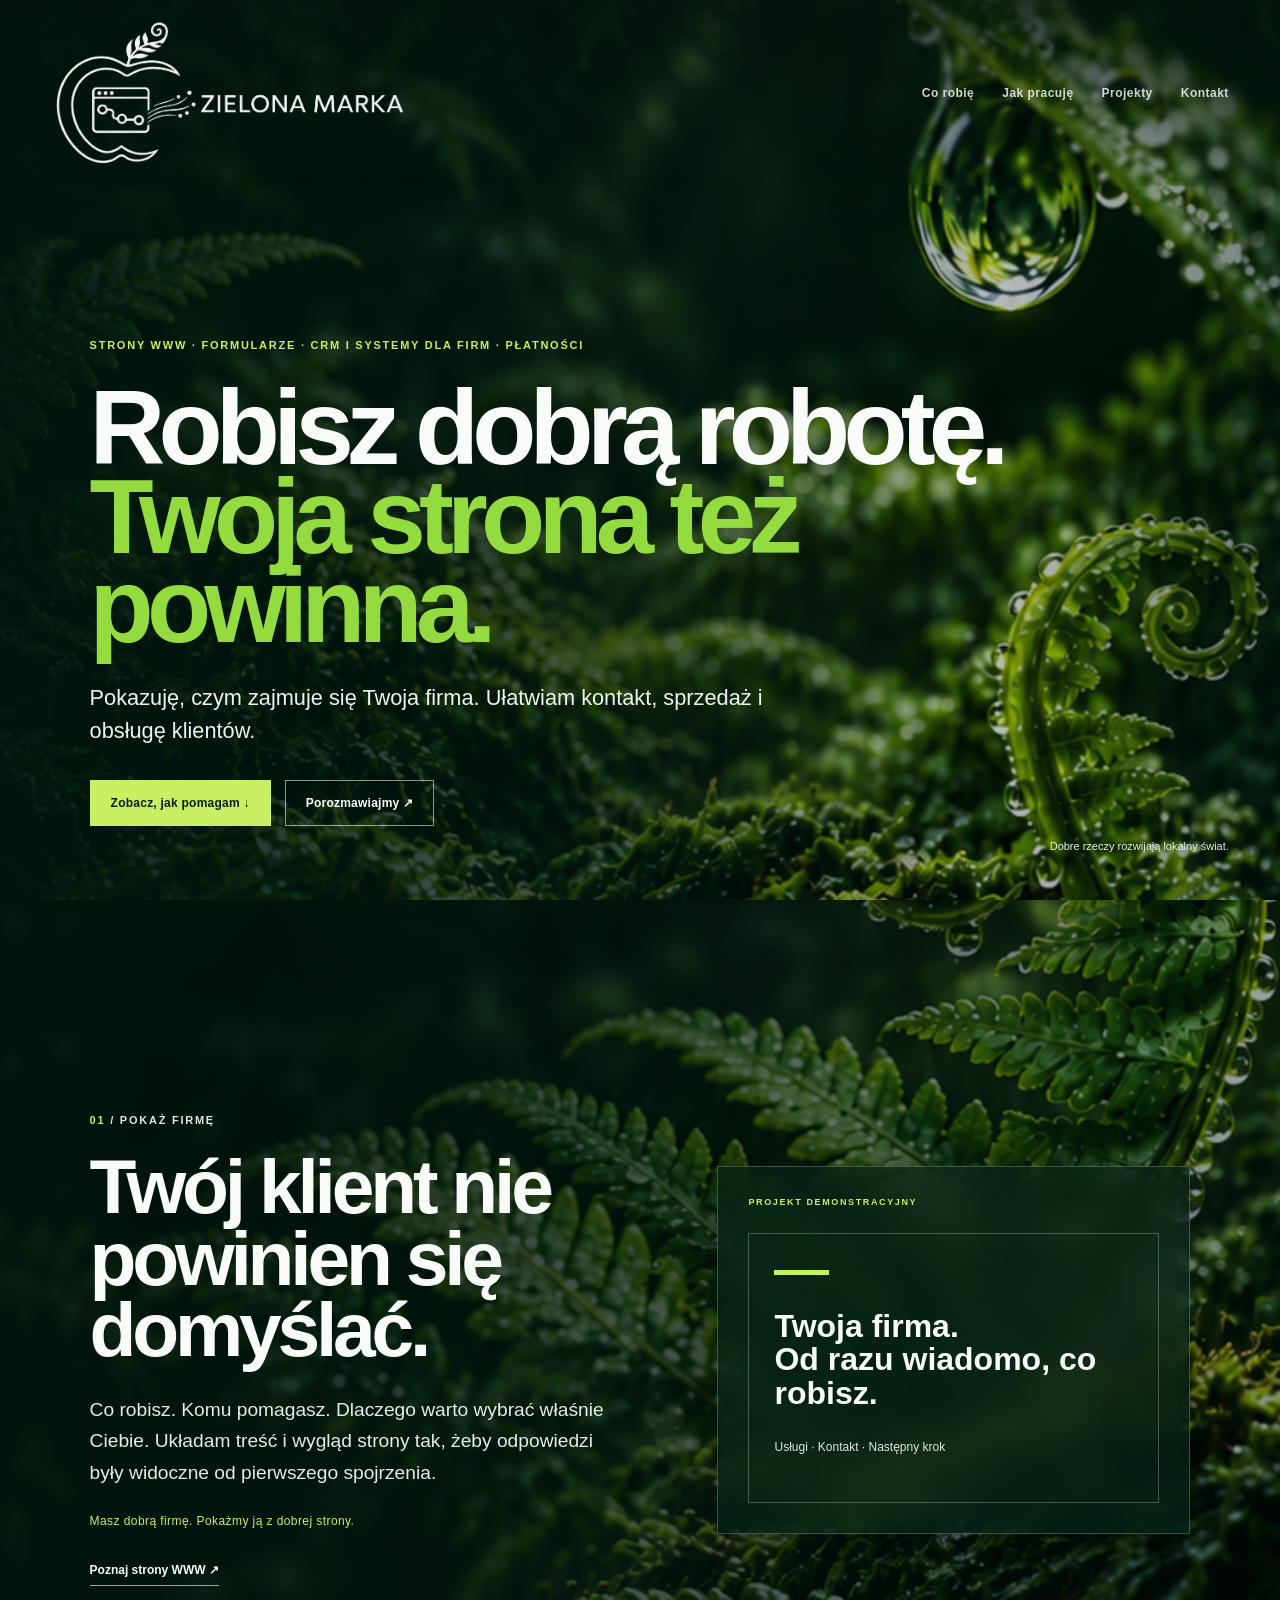
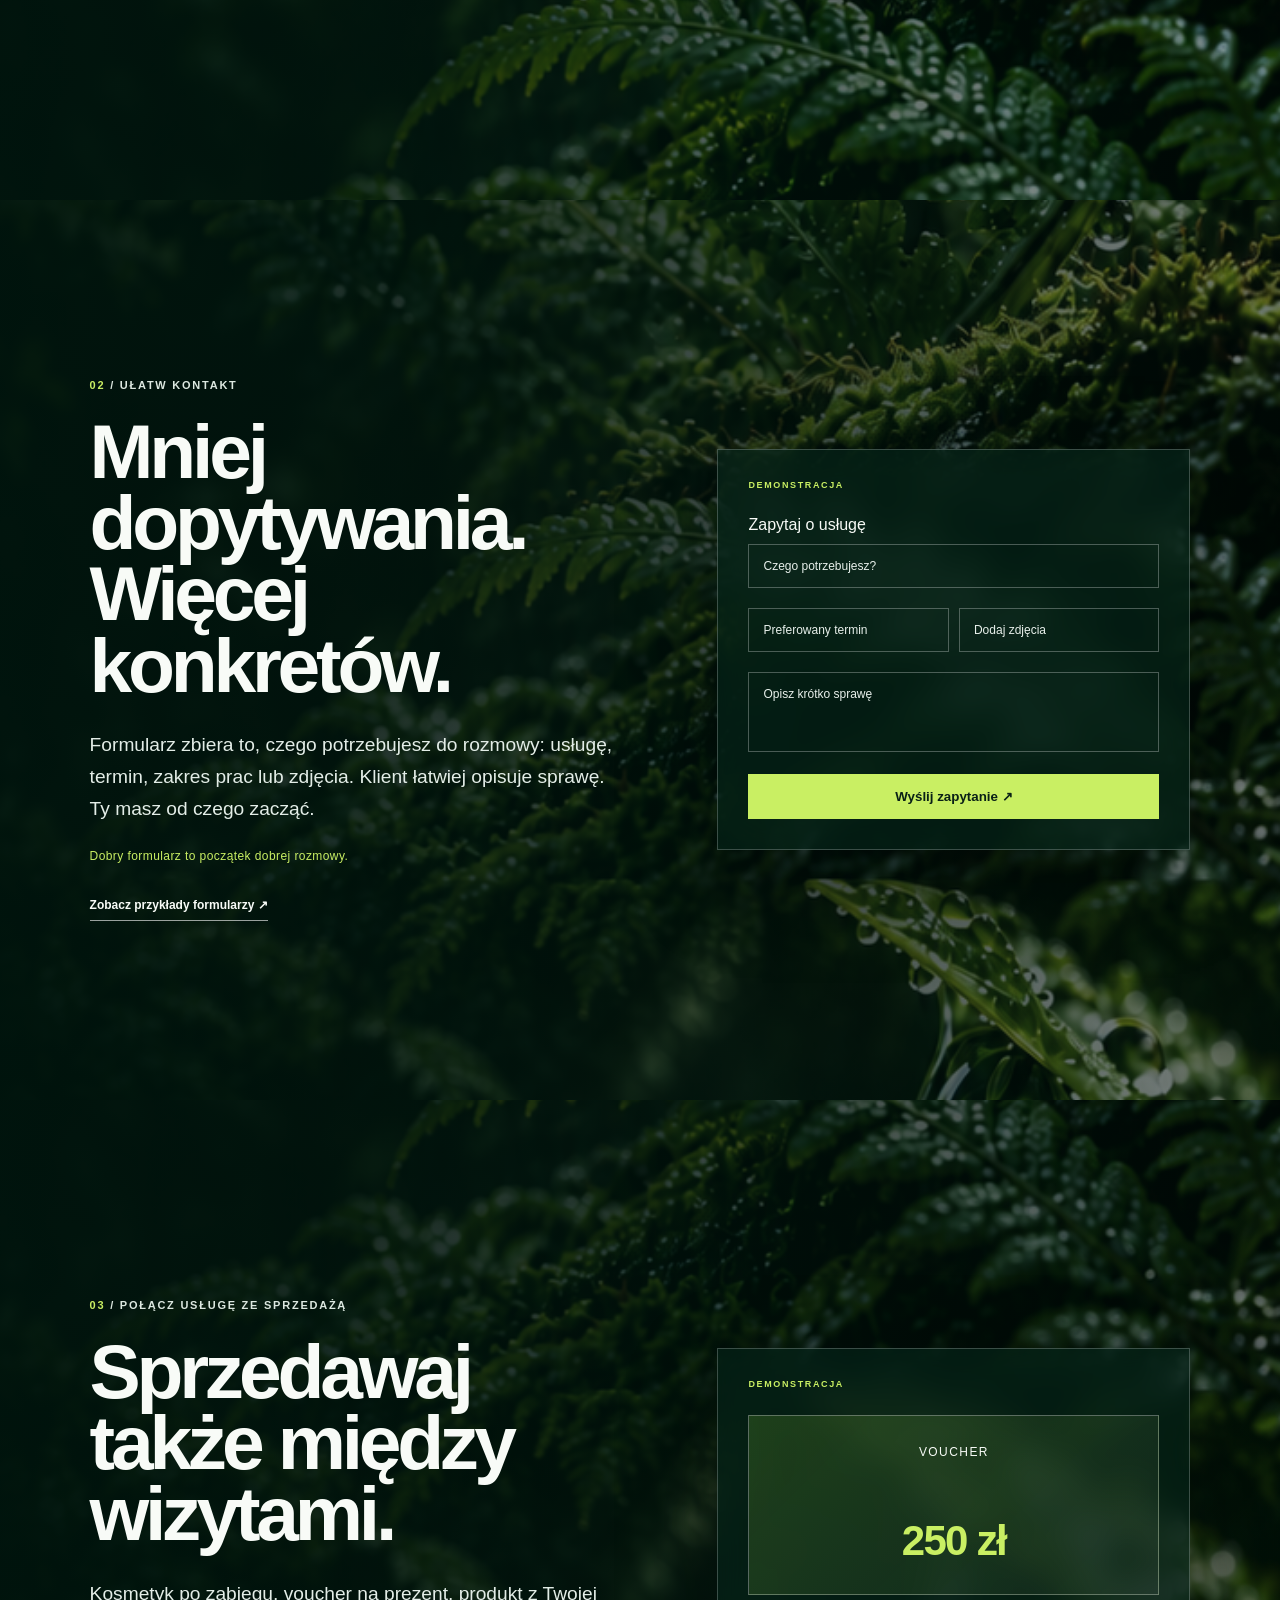
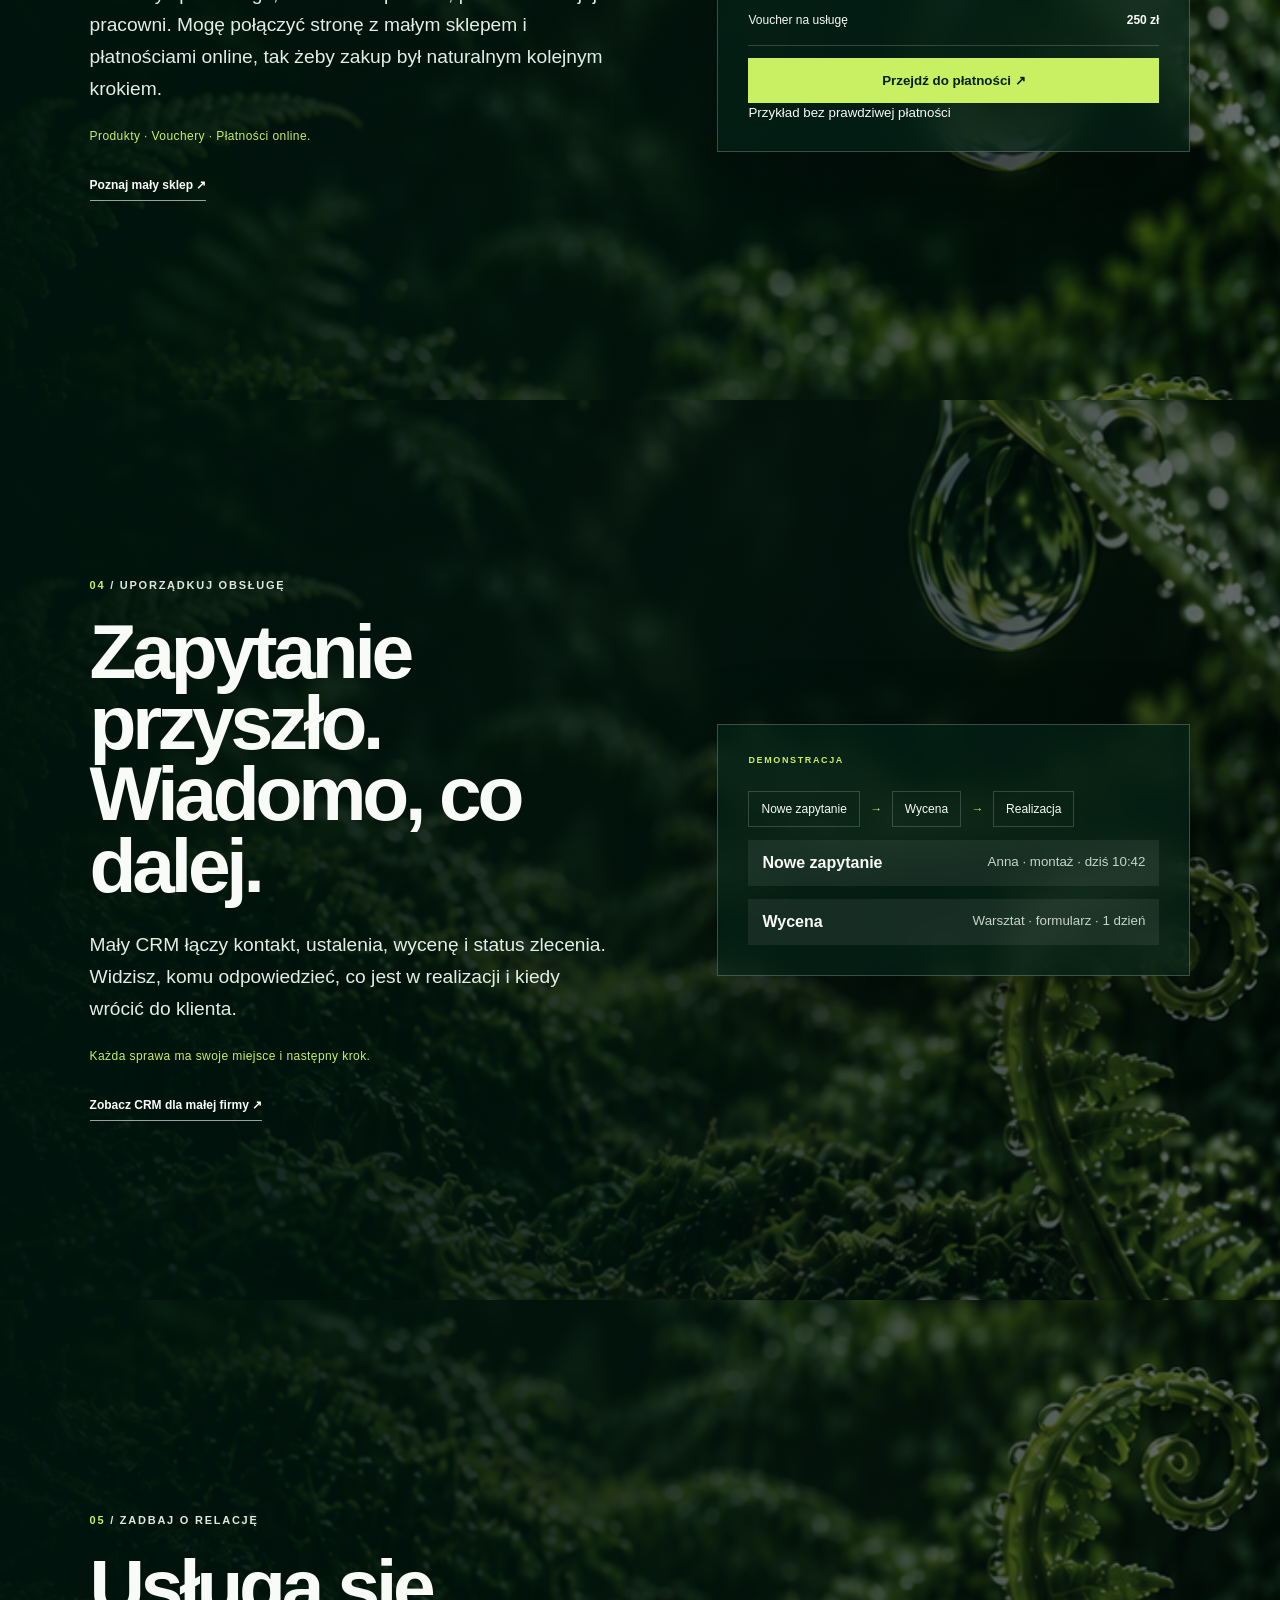
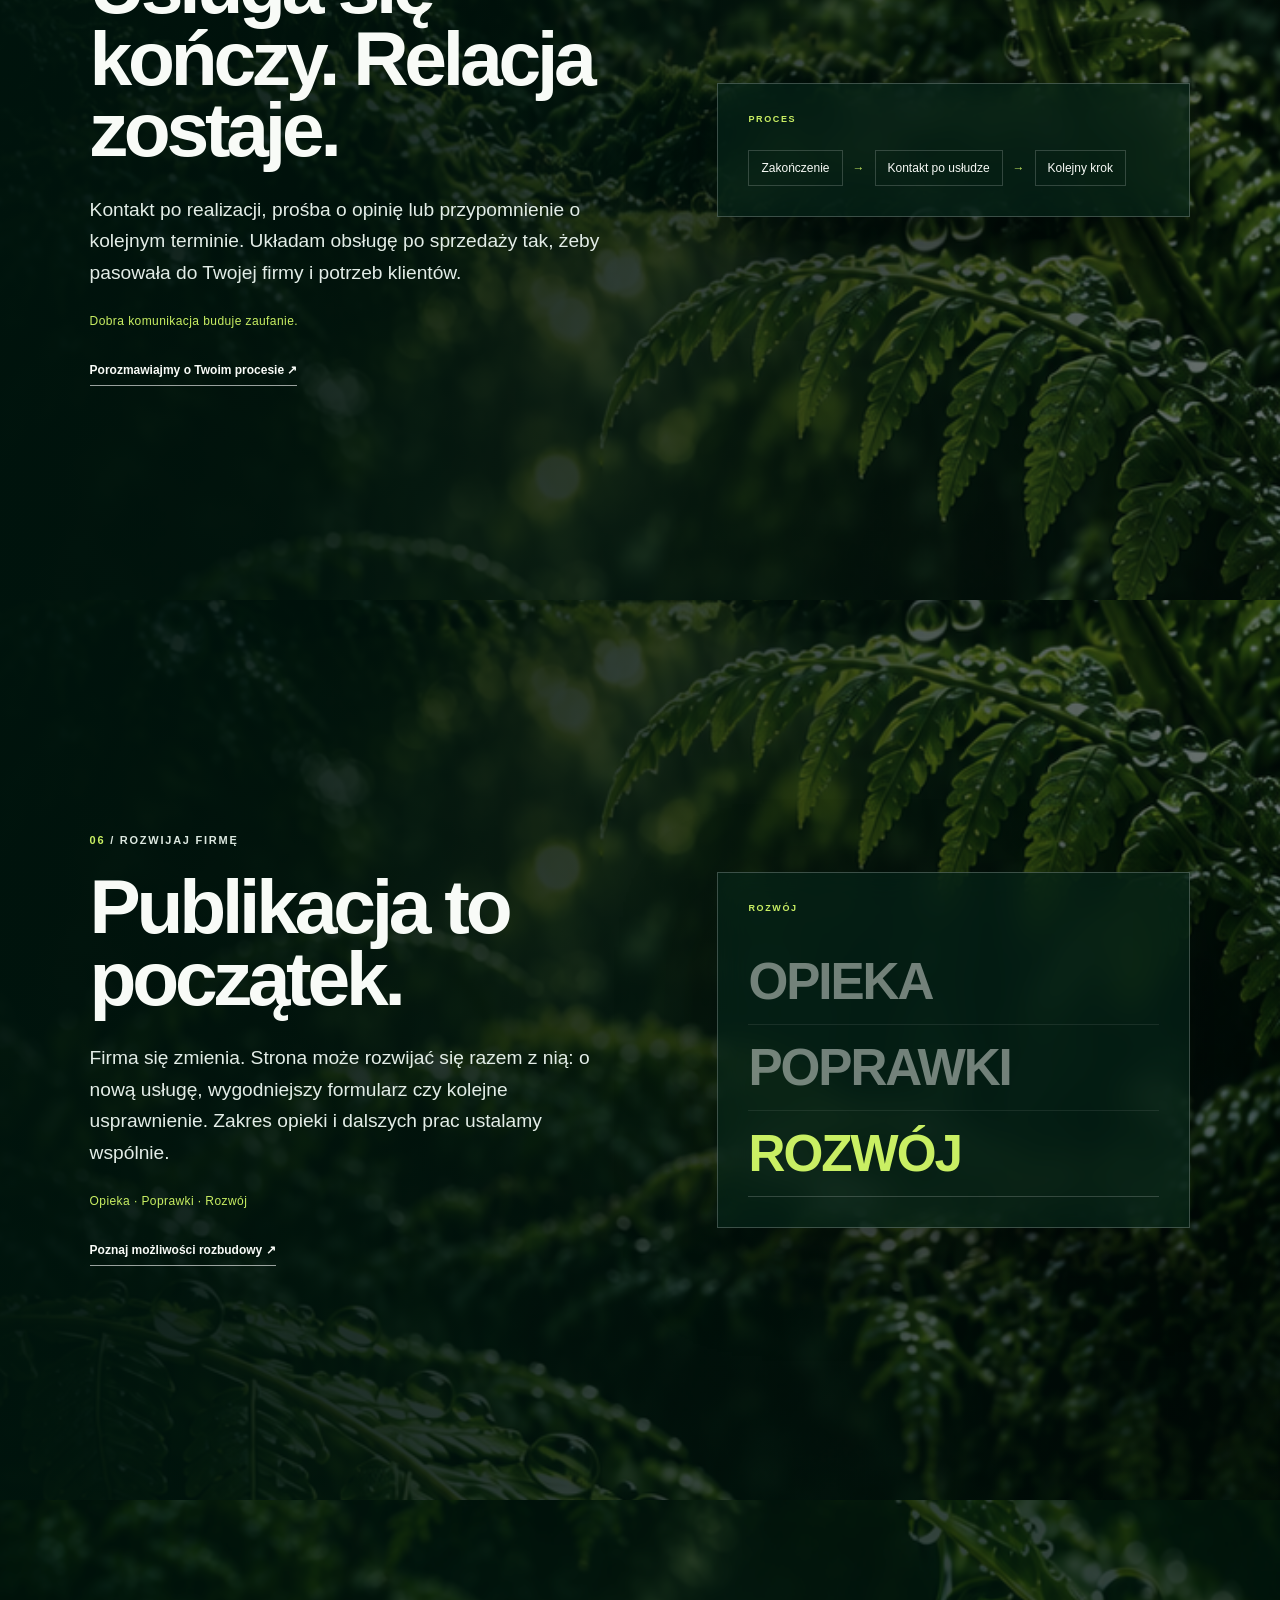
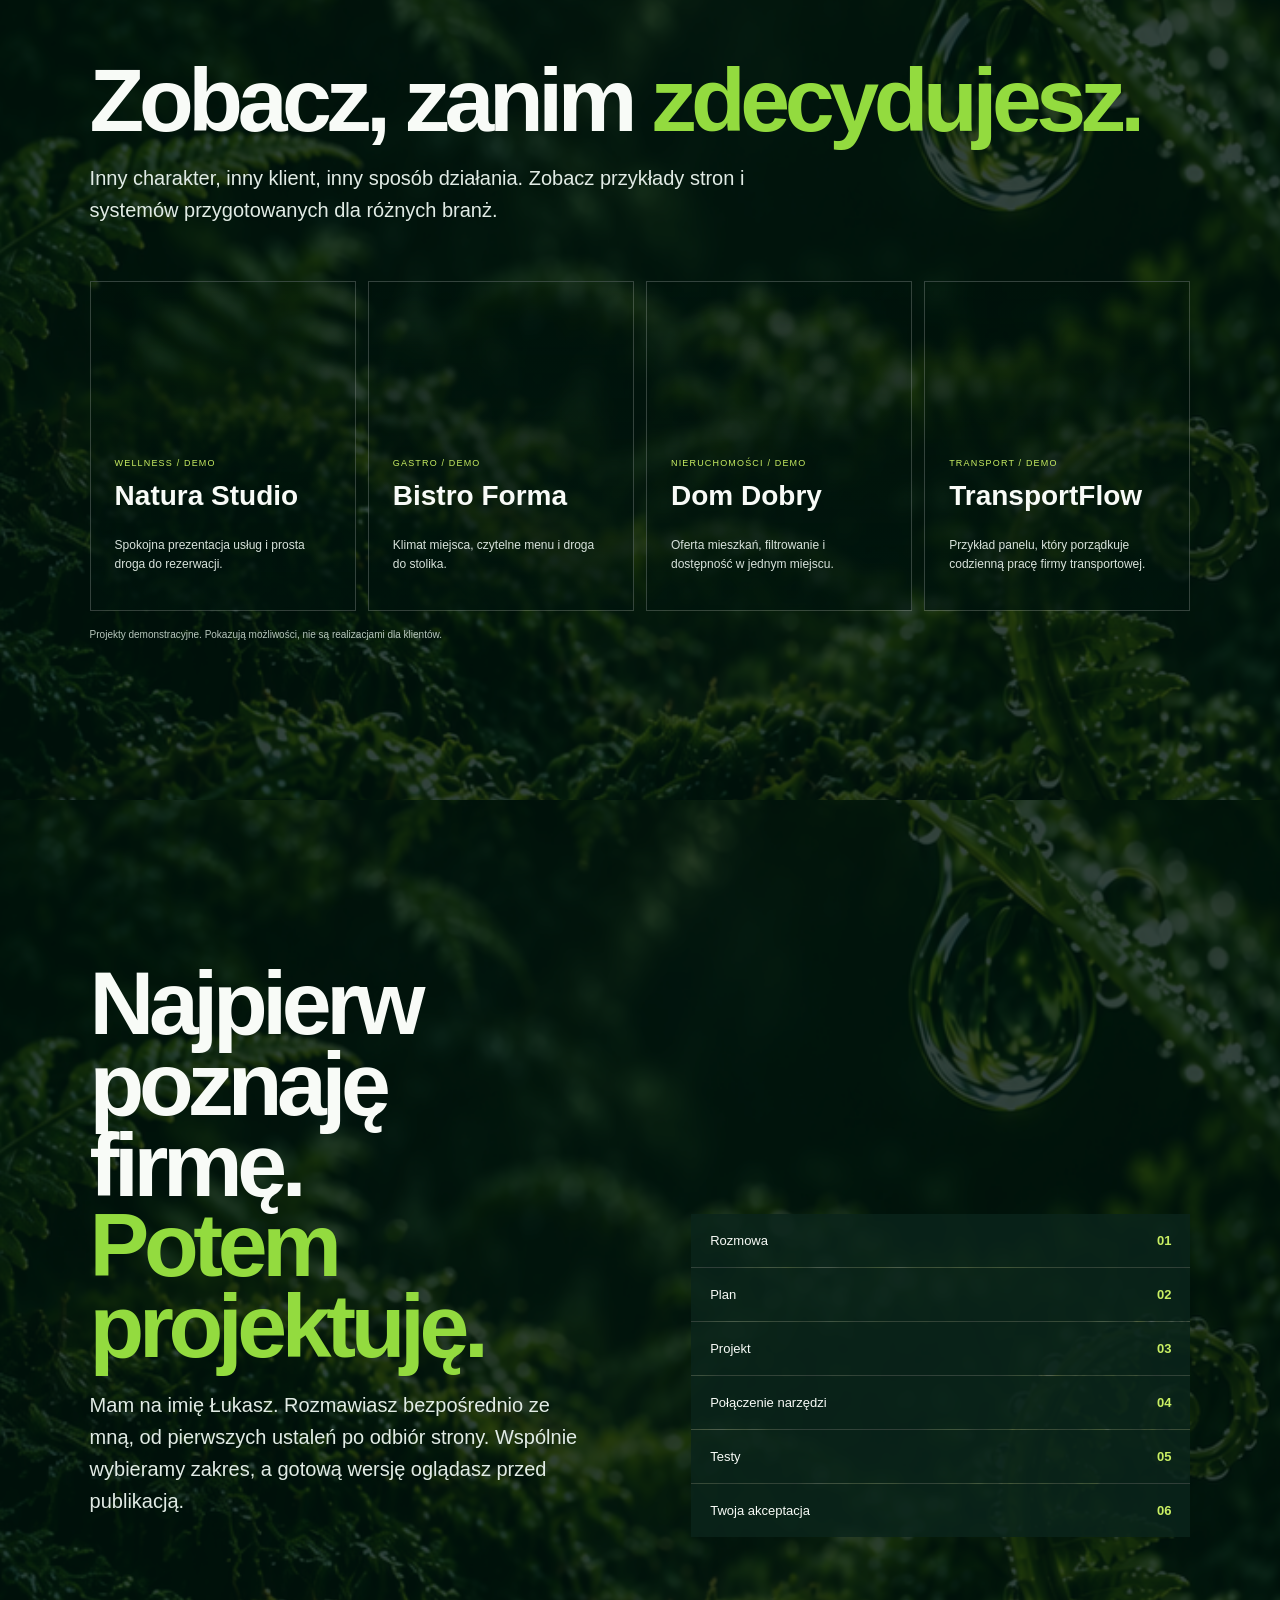
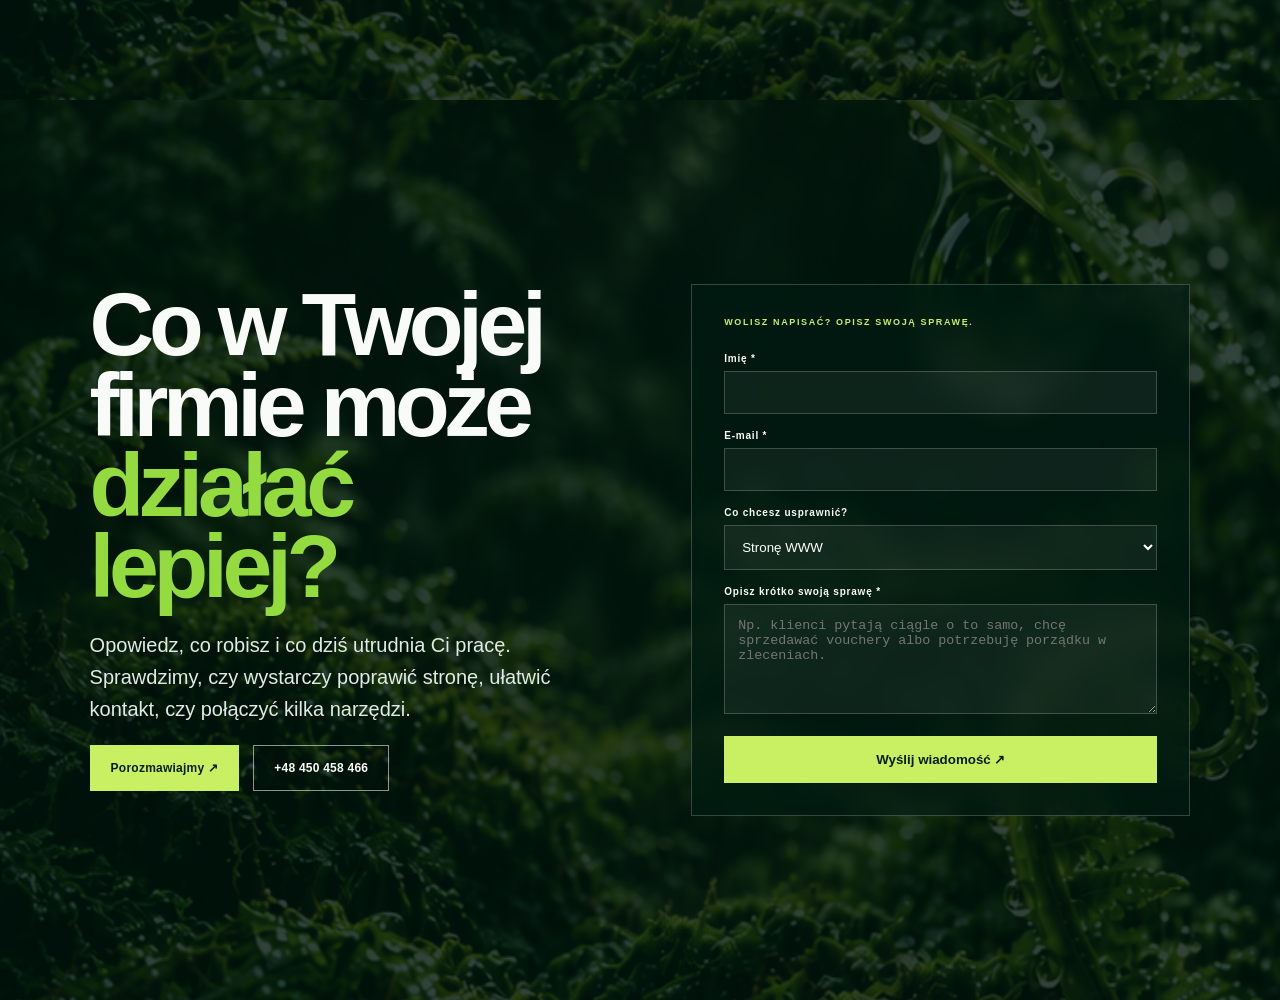
==== commit 4fed38db: "Use fern prototype as exact visual homepage preview" ====
--- a/index.html
+++ b/index.html
@@ -3,12 +3,265 @@
 <head>
 <meta charset="utf-8">
 <meta name="viewport" content="width=device-width,initial-scale=1">
-<meta http-equiv="refresh" content="0;url=https://playground.wordpress.net/?blueprint-url=https%3A%2F%2Fraw.githubusercontent.com%2Flukaszst-cz%2Fzielona-marka-wordpress%2Fmain%2Fblueprint.json">
-<title>Zielona Marka — WordPress 1:1</title>
-<link rel="canonical" href="https://playground.wordpress.net/?blueprint-url=https%3A%2F%2Fraw.githubusercontent.com%2Flukaszst-cz%2Fzielona-marka-wordpress%2Fmain%2Fblueprint.json">
+<title>Zielona Marka — prototyp 02 / paprocie + teksty v3</title>
+<style>
+:root{--deep:#031b13;--green:#93db3f;--lime:#c9ef63;--white:#f8fbf7;--muted:#cad5ce;--line:rgba(255,255,255,.18)}
+*{box-sizing:border-box}
+html{scroll-behavior:smooth;background:#02150f}
+body{margin:0;background:#02150f;color:var(--white);font-family:Arial,Helvetica,sans-serif}
+a{color:inherit;text-decoration:none}
+.header{position:fixed;inset:0 0 auto;z-index:50;padding:18px clamp(18px,4vw,54px);display:flex;align-items:center;justify-content:space-between;background:linear-gradient(180deg,rgba(2,19,13,.78),transparent);backdrop-filter:blur(2px)}
+.logo{width:min(360px,55vw);display:block}
+.logo img{width:100%;height:auto;display:block}
+.nav{display:flex;gap:28px;font-size:12px;font-weight:700;letter-spacing:.04em}
+.nav a{opacity:.82} .nav a:hover{opacity:1;color:var(--lime)}
+.hero,.story,.projects,.about,.contact{position:relative;min-height:100vh;overflow:hidden;isolation:isolate}
+.hero:before,.story .backdrop,.projects:before,.about:before,.contact:before{content:"";position:absolute;inset:0;background-image:url("[data-uri]